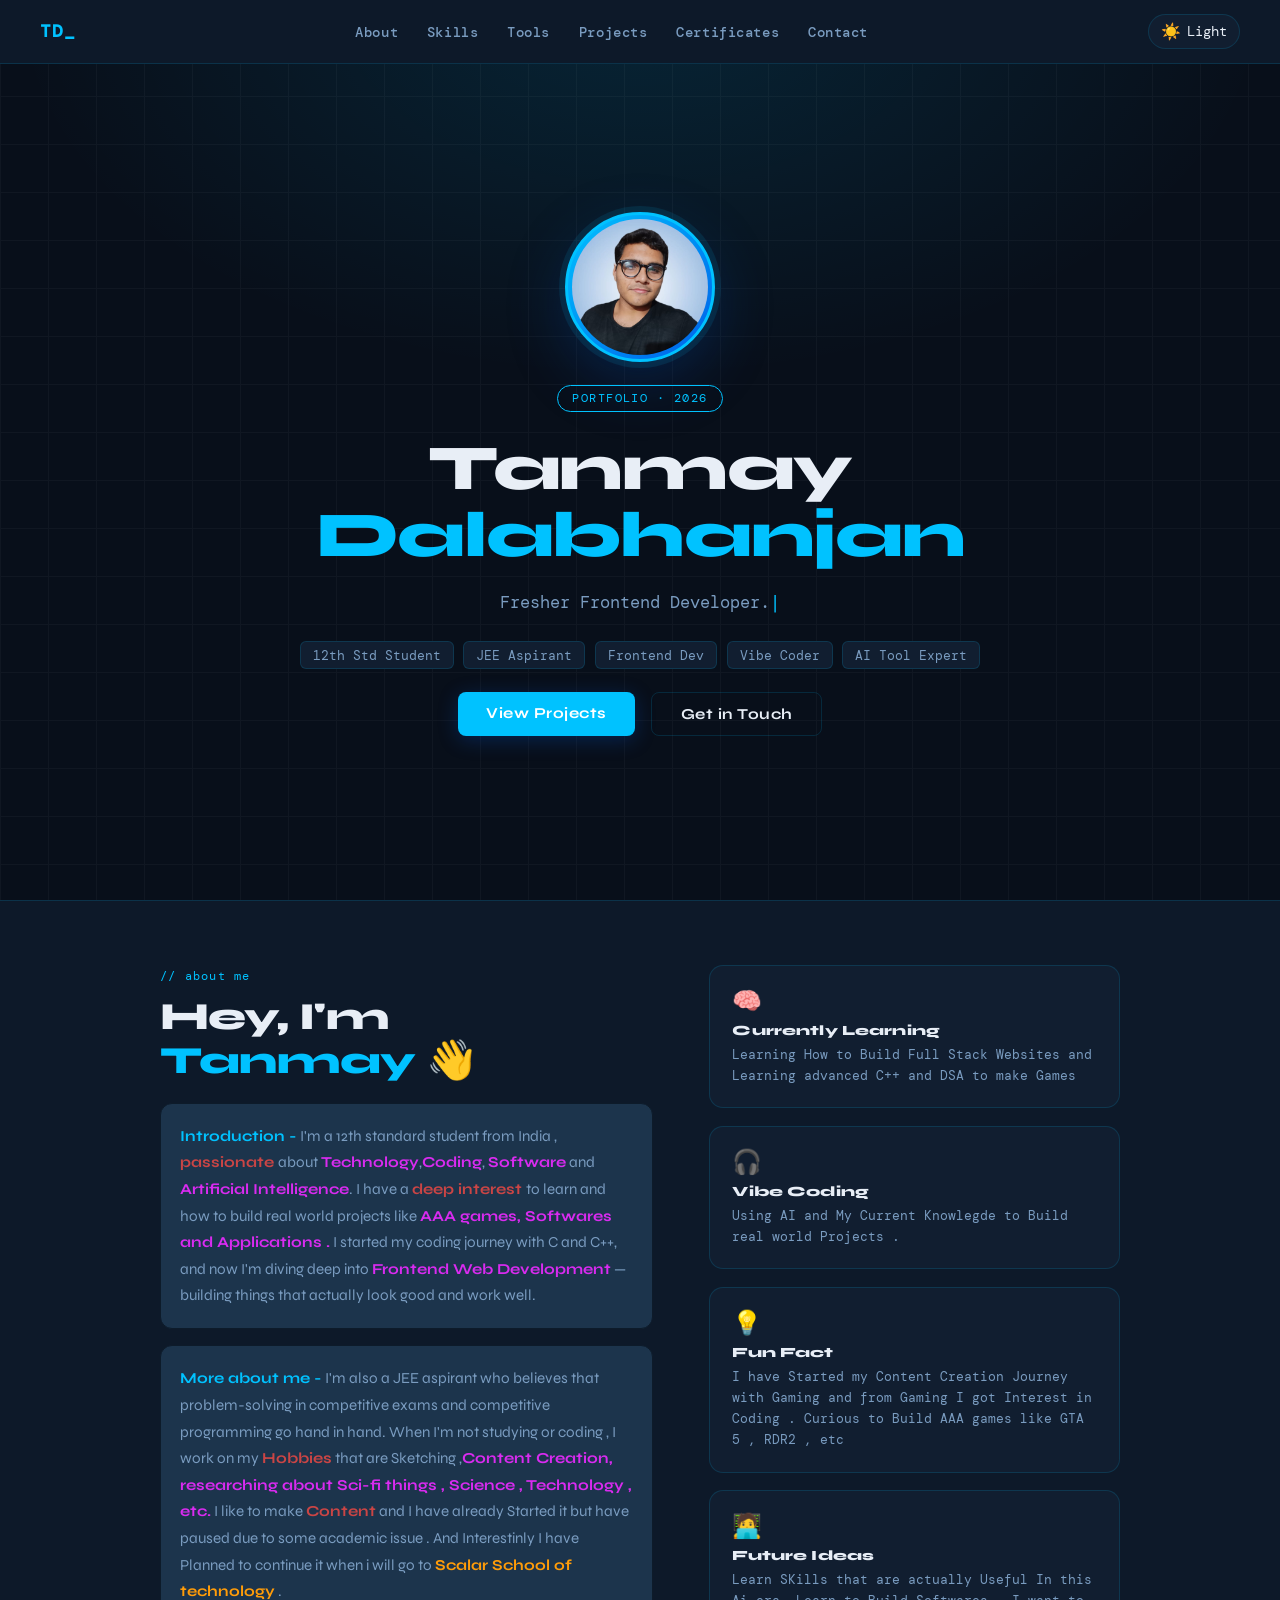
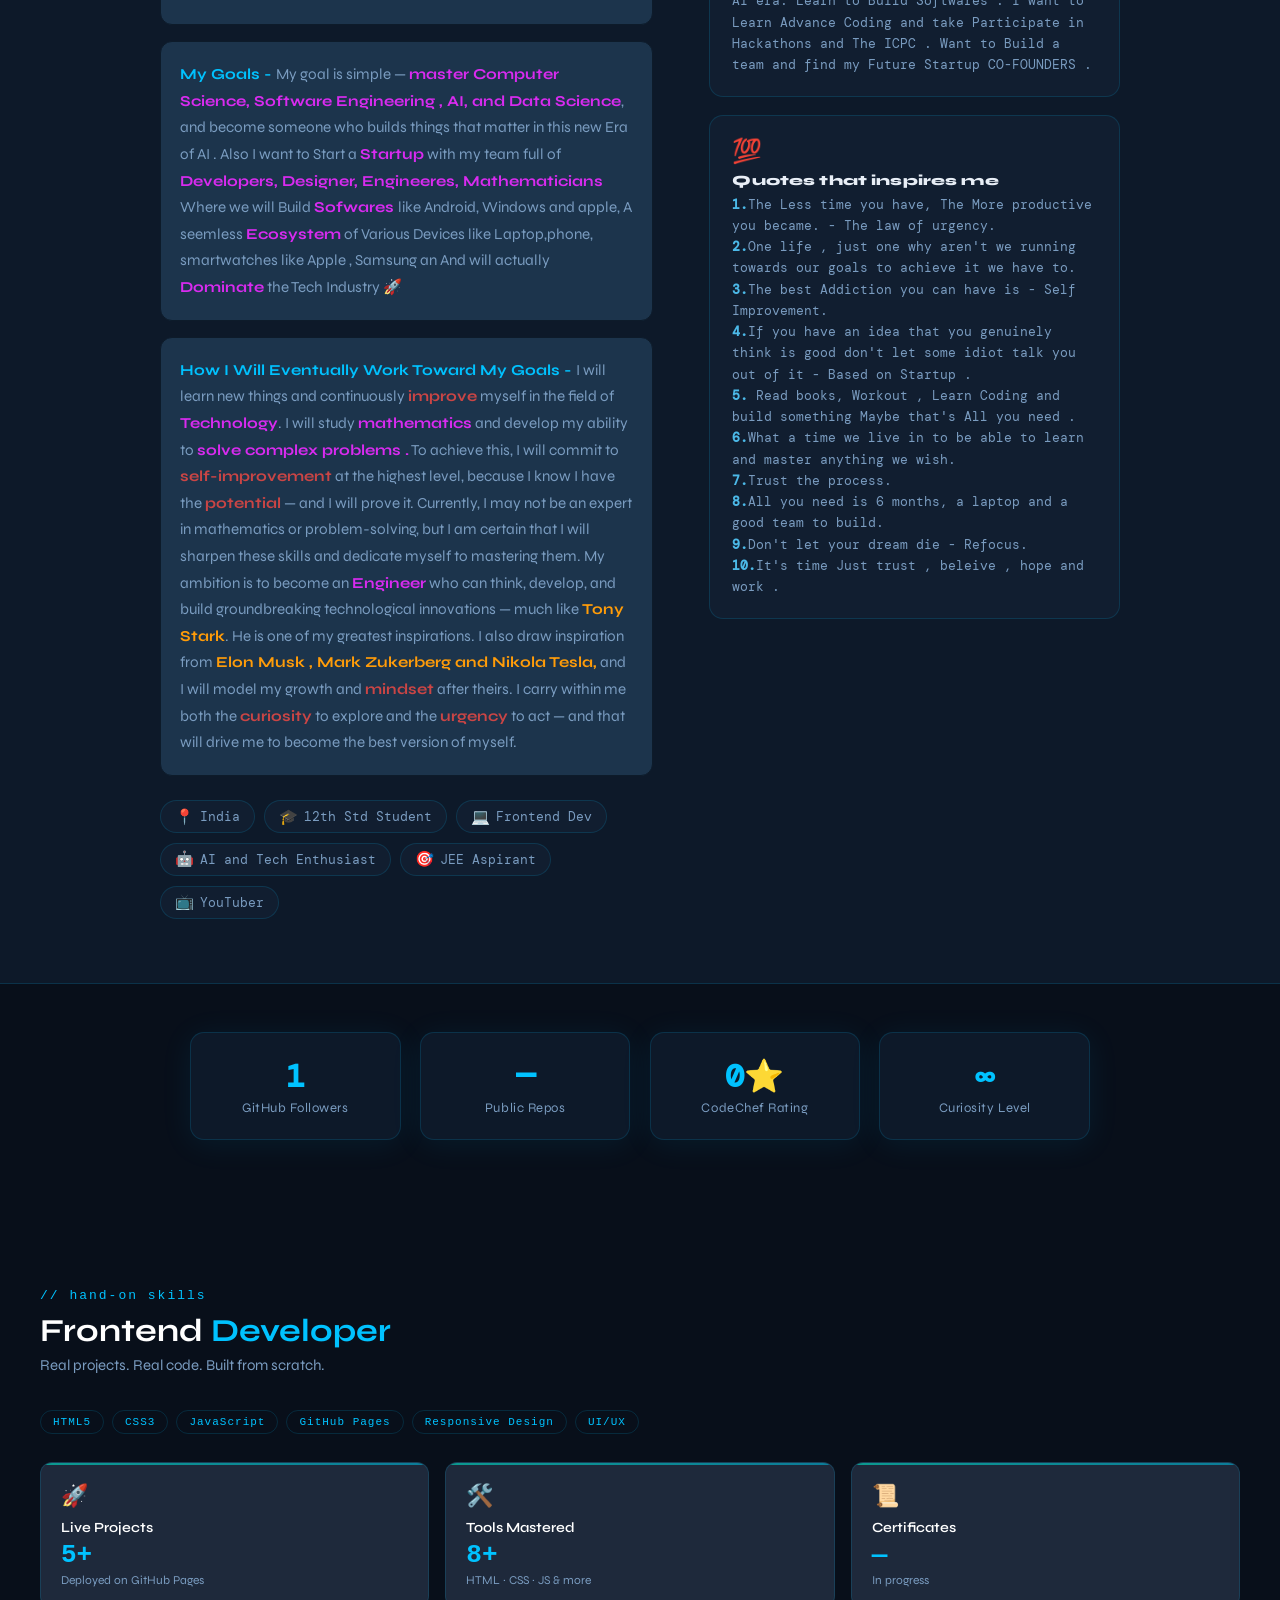
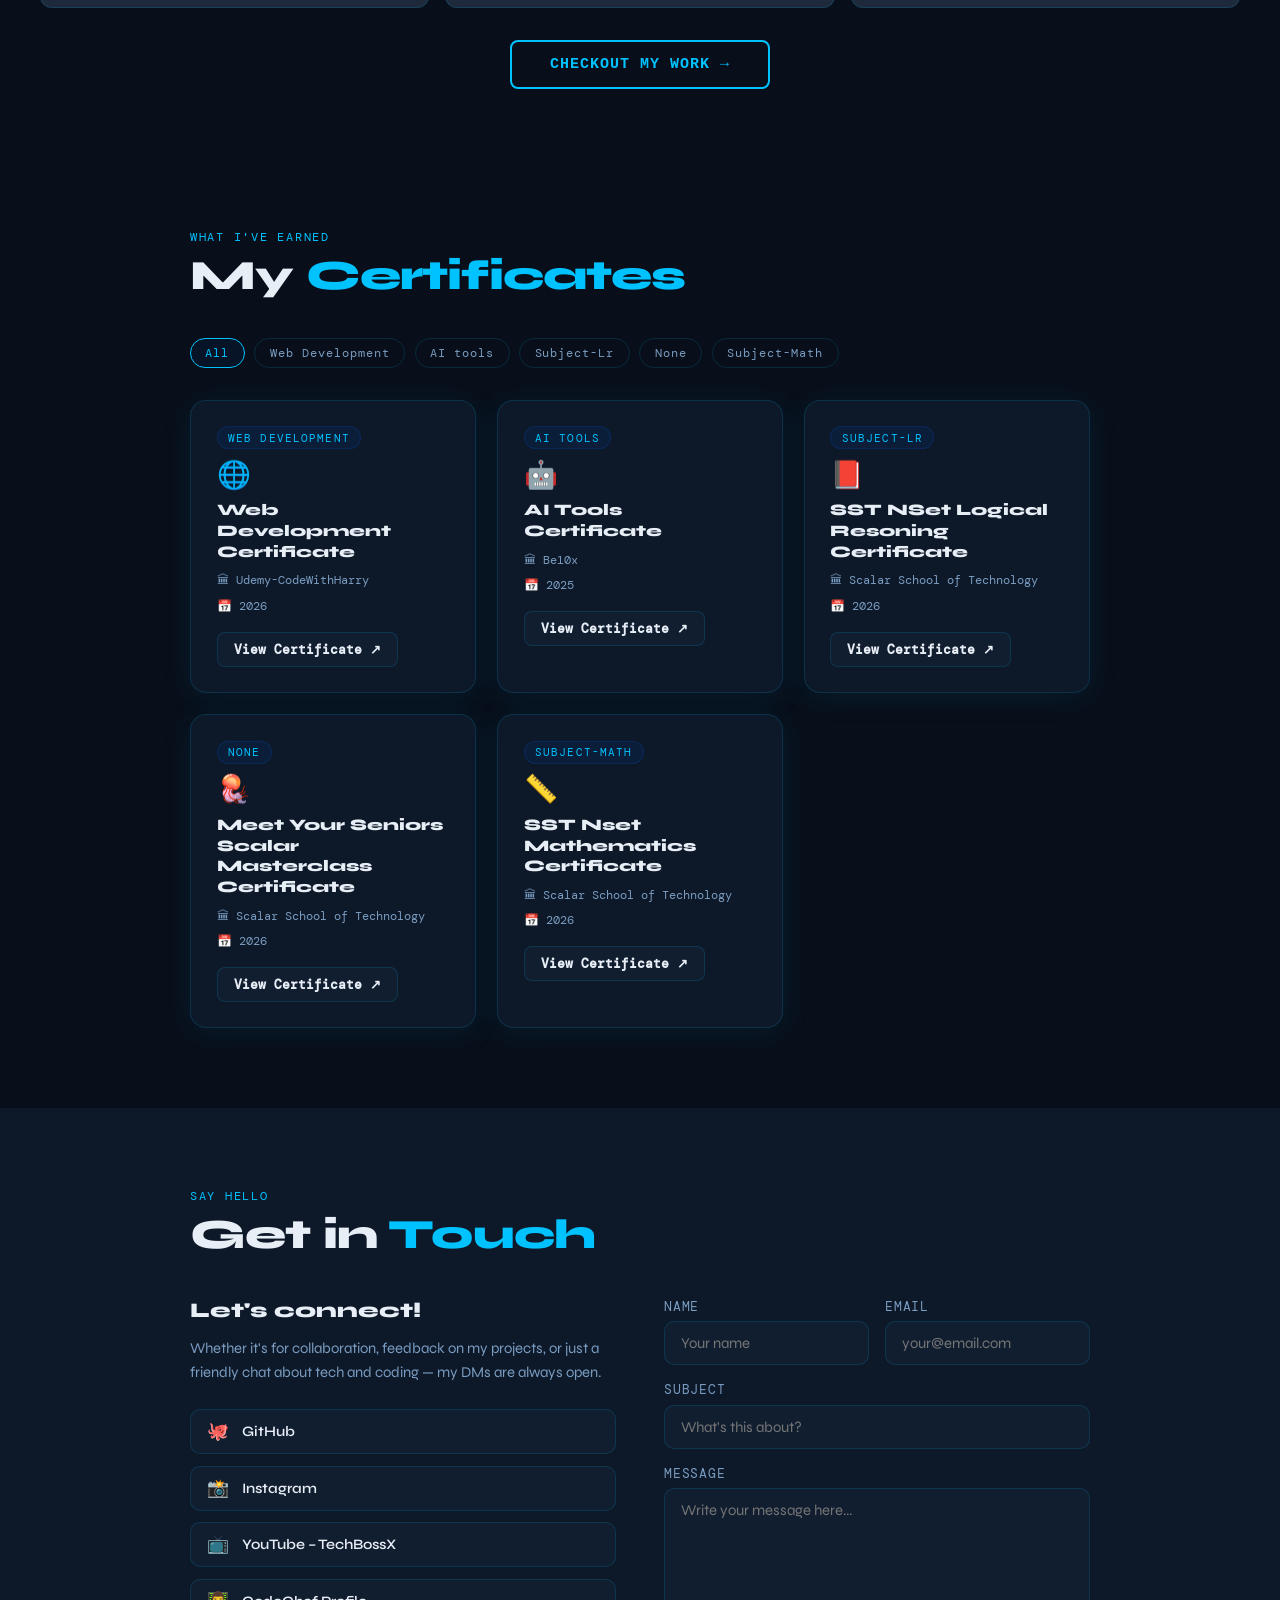
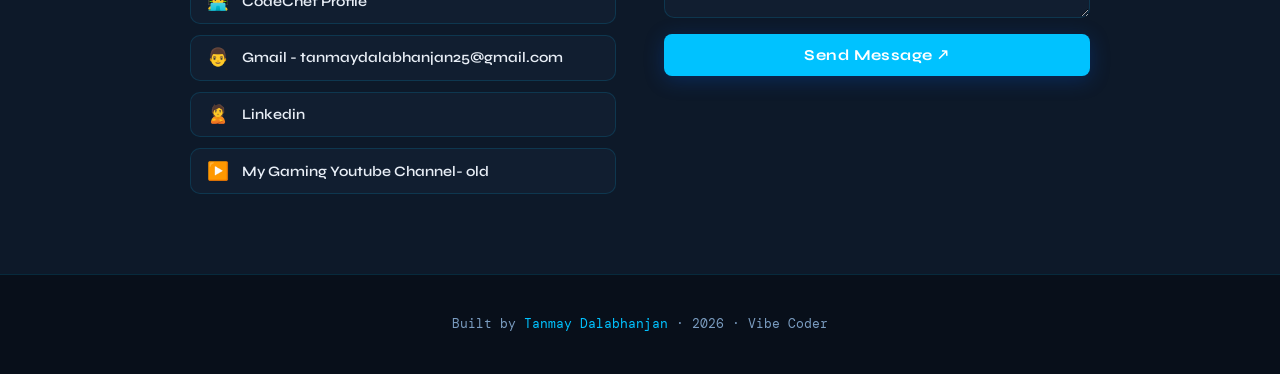
==== index.html @ 947d1691 "Update index.html" ====
<!DOCTYPE html>
<html lang="en" data-theme="light">

<head>
    <meta charset="UTF-8" />
    <meta name="viewport" content="width=device-width, initial-scale=1.0" />
    <title>Tanmay Dalabhanjan – Portfolio</title>
    <link rel="icon" type="image/png" href="favicon.png">
    <link
        href="https://fonts.googleapis.com/css2?family=Syne:wght@400;700;800&family=DM+Mono:ital,wght@0,400;0,500;1,400&display=swap"
        rel="stylesheet" />

    <link rel="stylesheet" href="style.css" />
    <style>
        /* moved inline styles to a class to avoid inline-style usage */
        .section-padding { padding: 3rem 1.5rem; }
        .project-card--upcoming { border-style: dashed; opacity: 0.7; }
    </style>
</head>

<body>

    <!-- NAV -->
    <nav>
        <a class="nav-logo" href="#">TD_</a>
        <ul class="nav-links">
            <li><a href="#about">About</a></li>
            <li><a href="#frontend-skills">Skills</a></li>
            <li><a href="#skills">Tools</a></li>
            <li><a href="#projects">Projects</a></li>
            <li><a href="#certificates">Certificates</a></li>
            <li><a href="#contact">Contact</a></li>
        </ul>
        <button class="toggle-btn" onclick="toggleTheme()" aria-label="Toggle dark mode">
            <span class="toggle-icon" id="themeIcon">🌙</span>
            <span id="themeLabel">Dark</span>
        </button>
    </nav>

    <!-- HERO -->
    <section class="hero" id="about">
        <div class="grid-overlay"></div>
        <div class="hero-inner">
            <div class="avatar-ring">
                <div class="avatar-inner"></div>
            </div>
            <span class="hero-tag">Portfolio · 2026</span>
            <h1>Tanmay<br /><span>Dalabhanjan</span></h1>
            <p class="typing-line">
                <span id="typed-text"></span><span class="cursor">|</span>
            </p>
            <div class="hero-meta">
                <span class="hero-badge">12th Std Student</span>
                <span class="hero-badge">JEE Aspirant</span>
                <span class="hero-badge">Frontend Dev</span>
                <span class="hero-badge">Vibe Coder</span>
                <span class="hero-badge">AI Tool Expert</span>
            </div>
            <div class="hero-cta">
                <a href="#projects" class="btn-primary">View Projects</a>
                <a href="#contact" class="btn-outline">Get in Touch</a>
            </div>
        </div>
    </section>


    <!-- INTRODUCTION SECTION -->
    <section id="intro">
        <div class="intro-inner">

            <div class="intro-left">
                <span class="intro-tag">// about me</span>
                <h2 class="intro-heading">Hey, I'm <span>Tanmay</span> 👋</h2>
                <p class="intro-text">
                    <span class="letters">Introduction -</span>
                    I'm a 12th standard student from India , <span class="words2">passionate </span> about <span
                        class="words1">Technology</span>,<span class="words1">Coding</span>,
                    <span class="words1">Software</span> and <span class="words1">Artificial Intelligence</span>. I have
                    a <span class="words2">deep interest </span> to learn and how to build real world projects like
                    <span class="words1">AAA games, Softwares and Applications .</span> I started my coding journey with
                    C and C++, and now I'm diving deep into <span class="words1">Frontend Web Development</span> —
                    building things that actually look good and work well.
                </p>
                <p class="intro-text">
                    <span class="letters">More about me -</span>
                    I'm also a JEE aspirant who believes that problem-solving in competitive
                    exams and competitive programming go hand in hand. When I'm not studying
                    or coding , I work on my <span class="words2">Hobbies</span> that are Sketching ,<span
                        class="words1">Content Creation, researching about Sci-fi things , Science , Technology ,
                        etc.</span> I like to make <span class="words2">Content</span> and I have already Started it but
                    have paused due to some academic issue . And Interestinly I have Planned to continue it when i will
                    go to <span class="words3">Scalar School of technology</span> .
                </p>
                <p class="intro-text">
                    <span class="letters">My Goals - </span>
                    My goal is simple — <span class="words1">master Computer Science, Software Engineering , AI, and
                        Data Science</span>, and
                    become someone who builds things that matter in this new Era of AI . Also I want to Start a <span
                        class="words1">Startup</span> with my team full of <span class="words1">Developers, Designer,
                        Engineeres, Mathematicians</span> Where we will Build <span class="words1">Sofwares </span>like
                    Android, Windows and apple, A seemless <span class="words1">Ecosystem</span> of Various Devices like
                    Laptop,phone, smartwatches like Apple , Samsung an And will actually <span
                        class="words1">Dominate</span> the Tech Industry 🚀
                </p>
                <p class="intro-text">
                    <span class="letters">How I Will Eventually Work Toward My Goals - </span>
                    I will learn new things and continuously <span class="words2">improve</span> myself in the field of
                    <span class="words1">Technology</span>. I will study <span class="words1">mathematics</span> and
                    develop my ability to <span class="words1">solve complex problems .</span> To achieve this, I will
                    commit to <span class="words2">self-improvement</span> at the highest level, because I know I have
                    the <span class="words2">potential</span> — and I will prove it. Currently, I may not be an expert
                    in mathematics or problem-solving, but I am certain that I will sharpen these skills and dedicate
                    myself to mastering them. My ambition is to become an <span class="words1">Engineer</span> who can
                    think, develop, and build groundbreaking technological innovations — much like <span
                        class="words3">Tony Stark</span>. He is one of my greatest inspirations. I also draw inspiration
                    from <span class="words3">Elon Musk , Mark Zukerberg and Nikola Tesla,</span> and I will model my
                    growth and <span class="words2">mindset</span> after theirs. I carry within me both the <span
                        class="words2">curiosity</span> to explore and the <span class="words2">urgency</span> to act —
                    and that will drive me to become the best version of myself.
                </p>

                <!-- ✏️ ADD / EDIT YOUR QUICK FACTS BELOW -->
                <div class="intro-facts">
                    <div class="intro-fact"><span class="fact-icon">📍</span> India</div>
                    <div class="intro-fact"><span class="fact-icon">🎓</span> 12th Std Student</div>
                    <div class="intro-fact"><span class="fact-icon">💻</span> Frontend Dev</div>
                    <div class="intro-fact"><span class="fact-icon">🤖</span> AI and Tech Enthusiast</div>
                    <div class="intro-fact"><span class="fact-icon">🎯</span> JEE Aspirant</div>
                    <div class="intro-fact"><span class="fact-icon">📺</span> YouTuber</div>
                </div>
            </div>

            <div class="intro-right">
                <!-- ✏️ EDIT THESE CARDS FREELY — add/remove/change any card -->
                <div class="intro-card">
                    <div class="icard-icon">🧠</div>
                    <div class="icard-title">Currently Learning</div>
                    <div class="icard-body">Learning How to Build Full Stack Websites and Learning advanced C++ and DSA
                        to make Games
                    </div>
                </div>
                <div class="intro-card">
                    <div class="icard-icon">🎧</div>
                    <div class="icard-title">Vibe Coding</div>
                    <div class="icard-body">Using AI and My Current Knowlegde to Build real world Projects .
                    </div>
                </div>
                <div class="intro-card">
                    <div class="icard-icon">💡</div>
                    <div class="icard-title">Fun Fact</div>
                    <div class="icard-body">I have Started my Content Creation Journey with Gaming and from Gaming I got
                        Interest in Coding . Curious to Build AAA games like GTA 5 , RDR2 , etc </div>
                </div>
                <div class="intro-card">
                    <div class="icard-icon">🧑‍💻</div>
                    <div class="icard-title">Future Ideas</div>
                    <div class="icard-body">Learn SKills that are actually Useful In this Ai era. Learn to Build
                        Softwares . I want to Learn Advance Coding and take Participate in Hackathons and The ICPC .
                        Want to Build a team and find my Future Startup CO-FOUNDERS . </div>
                </div>

                <div class="intro-card">
                    <div class="icard-icon">💯</div>
                    <div class="icard-title">Quotes that inspires me </div>
                    <div class="icard-body">
                        <div><b class="words4">1.</b>The Less time you have, The More productive you became. - The law
                            of
                            urgency.</div>
                        <div><b class="words4">2.</b>One life , just one why aren't we running towards our goals to
                            achieve it we have to.</div>
                        <div><b class="words4">3.</b>The best Addiction you can have is - Self Improvement.</div>
                        <div><b class="words4">4.</b>If you have an idea that you genuinely think is good don't let some
                            idiot talk you out of it -
                            Based on Startup .</div>
                        <div><b class="words4">5.</b> Read books, Workout , Learn Coding and build something Maybe
                            that's All you need .</div>
                        <div><b class="words4">6.</b>What a time we live in to be able to learn and master anything we
                            wish. </div>
                        <div><b class="words4">7.</b>Trust the process.</div>
                        <div><b class="words4">8.</b>All you need is 6 months, a laptop and a good team to build.</div>
                        <div><b class="words4">9.</b>Don't let your dream die - Refocus.</div>
                        <div><b class="words4">10.</b>It's time Just trust , beleive , hope and work .</div>
                    </div>
                </div>
            </div>



        </div>
    </section>

    <!-- STATS -->
    <section class="section-padding">
        <div class="section-inner">
            <div class="stats-row">
                <div class="stat-card reveal">
                    <div class="stat-num" id="stat-followers">1</div>
                    <div class="stat-label">GitHub Followers</div>
                </div>
                <div class="stat-card reveal">
                    <div class="stat-num" id="stat-repos">—</div>
                    <div class="stat-label">Public Repos</div>
                </div>
                <div class="stat-card reveal">
                    <div class="stat-num">0⭐</div>
                    <div class="stat-label">CodeChef Rating</div>
                </div>
                <div class="stat-card reveal">
                    <div class="stat-num">∞</div>
                    <div class="stat-label">Curiosity Level</div>
                </div>
            </div>
        </div>
    </section>
    <!-- ===== HAND-ON SKILLS SECTION ===== -->
    <section id="frontend-skills">
        <p class="hs-label">// hand-on skills</p>
        <h2 class="hs-title">Frontend <span>Developer</span></h2>
        <p class="hs-subtitle">Real projects. Real code. Built from scratch.</p>

        <!-- Tech Tags -->
        <div class="hs-tags">
            <span class="hs-tag">HTML5</span>
            <span class="hs-tag">CSS3</span>
            <span class="hs-tag">JavaScript</span>
            <span class="hs-tag">GitHub Pages</span>
            <span class="hs-tag">Responsive Design</span>
            <span class="hs-tag">UI/UX</span>
        </div>

        <!-- Stat Cards -->
        <div class="hs-cards">
            <div class="hs-card">
                <div class="hs-card-icon">🚀</div>
                <div class="hs-card-title">Live Projects</div>
                <div class="hs-card-val">5+</div>
                <div class="hs-card-sub">Deployed on GitHub Pages</div>
            </div>
            <div class="hs-card">
                <div class="hs-card-icon">🛠️</div>
                <div class="hs-card-title">Tools Mastered</div>
                <div class="hs-card-val">8+</div>
                <div class="hs-card-sub">HTML · CSS · JS & more</div>
            </div>
            <div class="hs-card">
                <div class="hs-card-icon">📜</div>
                <div class="hs-card-title">Certificates</div>
                <div class="hs-card-val">—</div>
                <div class="hs-card-sub">In progress</div>
            </div>
        </div>

        <!-- CTA Button -->
        <div class="hs-cta-wrap">
            <button class="hs-cta-btn" id="hsOpenBtn">CHECKOUT MY WORK →</button>
        </div>
    </section>

    <!-- ===== MODAL OVERLAY ===== -->
    <div id="fdOverlay" class="fd-overlay">
        <div class="fd-modal">

            <button class="fd-modal-close" id="hsCloseBtn">✕</button>

            <p class="fd-modal-label">// frontend developer</p>
            <h3 class="fd-modal-title">Tanmay's Dev Portfolio</h3>

            <!-- Projects -->
            <div class="fd-section">
                <div class="fd-section-heading">🚀 WEB DEV PROJECTS</div>
                <div class="fd-proj-grid">

                    <div class="fd-proj-card">
                        <div class="fd-proj-name">🎥 UltraEdit Clone</div>
                        <div class="fd-proj-desc">Pixel-accurate clone of the UltraEdit website.</div>
                        <a href="https://tanmayboss25.github.io/UltraEditClone/" target="_blank" rel="noopener noreferrer"
                            class="fd-proj-link">View live →</a>
                    </div>

                    <div class="fd-proj-card">
                        <div class="fd-proj-name">🙎 Personal Blog</div>
                        <div class="fd-proj-desc">Save notes, photos, and birthdays in one place.</div>
                        <a href="https://tanmayboss25.github.io/PersonalBlog/" target="_blank" rel="noopener noreferrer" class="fd-proj-link">View
                            live →</a>
                    </div>

                    <div class="fd-proj-card">
                        <div class="fd-proj-name">📚 JEE Prep Website</div>
                        <div class="fd-proj-desc">Clean, shareable JEE preparation resource site.</div>
                        <a href="https://tanmayboss25.github.io/Jee-Preparations-/" target="_blank" rel="noopener noreferrer"
                            class="fd-proj-link">View live →</a>
                    </div>
                      <div class="fd-proj-card">
                            <div class="fd-proj-name">📚 JEEPrepAI Website</div>
                            <div class="fd-proj-desc">A website for Jee Preparation Even faster than Previous web with a
                                clean, shareable format</div>
                            <a href="https://tanmayboss25.github.io/JeeprepAI/" target="_blank"
                                rel="noopener noreferrer" class="fd-proj-link">View live →</a>

                    <div class="fd-proj-card">
                        <div class="fd-proj-name">🚗 Bugatti Details Page</div>
                        <div class="fd-proj-desc">Stylish UI for Bugatti car characteristics.</div>
                        <a href="https://tanmayboss25.github.io/Card-Design-1-/" target="_blank" rel="noopener noreferrer"
                            class="fd-proj-link">View live →</a>
                    </div>

                    <div class="fd-proj-card">
                        <div class="fd-proj-name">🔢 Binary Converter</div>
                        <div class="fd-proj-desc">Convert human language to machine language & back.</div>
                        <a href="https://tanmayboss25.github.io/Binary-Language-Converter-/" target="_blank" rel="noopener noreferrer"
                            class="fd-proj-link">View live →</a>
                    </div>

                    <div class="fd-proj-card">
                        <div class="fd-proj-name">🔜 Next Project</div>
                        <div class="fd-proj-desc">Something exciting is in the works. Stay tuned.</div>
                        <span class="fd-coming-soon">Coming Soon</span>
                    </div>

                </div>
            </div>

            <!-- Tools -->
            <div class="fd-section">
                <div class="fd-section-heading">🛠️ TOOLS MASTERED</div>
                <div class="fd-tools-grid">
                    <span class="fd-tool-chip">HTML5</span>
                    <span class="fd-tool-chip">CSS3</span>
                    <span class="fd-tool-chip">JavaScript</span>
                    <span class="fd-tool-chip">GitHub</span>
                    <span class="fd-tool-chip">GitHub Pages</span>
                    <span class="fd-tool-chip">Responsive Design</span>
                    <span class="fd-tool-chip">UI Design</span>
                    <span class="fd-tool-chip">AI Tools</span>
                    <span class="fd-tool-chip">C / C++</span>
                    <span class="fd-tool-chip">React (learning)</span>
                </div>
            </div>

            <!-- Certificates -->
            <div class="fd-section">
                <div class="fd-section-heading">📜 CERTIFICATES</div>
                <div class="fd-cert-empty">No certificates added yet — check back soon.</div>
            </div>

        </div>
    </div>

    <!-- SKILLS -->
    <section id="skills">
        <div class="section-inner">
            <p class="section-label reveal">What I work with</p>
            <h2 class="section-title reveal">Skills <span>&amp; Tools</span></h2>
            <div class="skills-grid" id="skills-grid">
                <!-- Filled by JS -->
            </div>
        </div>
    </section>

    <!-- PROJECTS -->
    <section id="projects" class="section-padding">
        <div class="section-inner">
            <p class="section-label reveal">Built with curiosity</p>
            <h2 class="section-title reveal">My <span>Projects</span></h2>
            <div class="projects-grid">
                <div class="project-card reveal">
                    <div class="project-icon">🎥</div>
                    <div class="project-name">Ultra edit Clone</div>
                    <div class="project-desc">A clone of the popular Website call UltraEdit</div>
                    <div class="project-tags">
                        <span class="project-tag">HTML</span>
                        <span class="project-tag">CSS</span>
                        <span class="project-tag">JavaScript</span>
                        <span class="project-tag">GitHub Pages</span>
                    </div>
                    <a class="project-link" href="https://tanmayboss25.github.io/UltraEditClone/" target="_blank"
                        rel="noopener">View live →</a>
                </div>



                <div class="project-card reveal">
                    <div class="project-icon">📚</div>
                    <div class="project-name">Jee Preparation website </div>
                    <div class="project-desc">A website for Jee Preparation with a clean, shareable format.</div>
                    <div class="project-tags">
                        <span class="project-tag">HTML</span>
                        <span class="project-tag">CSS</span>
                        <span class="project-tag">JavaScript</span>
                        <span class="project-tag">GitHub Pages</span>
                    </div>
                    <a class="project-link" href="https://tanmayboss25.github.io/Jee-Preparations-/" target="_blank"
                        rel="noopener">View live →</a>
                </div>
                <div class="project-card reveal">
                    <div class="project-icon">📚</div>
                    <div class="project-name">Jee PrepAI website </div>
                    <div class="project-desc">A website for Jee Preparation Even faster than Previous web with a
                                clean, shareable format</div>
                    <div class="project-tags">
                        <span class="project-tag">HTML</span>
                        <span class="project-tag">CSS</span>
                        <span class="project-tag">JavaScript</span>
                        <span class="project-tag">GitHub Pages</span>
                    </div>
                    <a class="project-link" href="https://tanmayboss25.github.io/JeeprepAI/" target="_blank"
                        rel="noopener">View live →</a>
                </div>
                <div class="project-card reveal">
                    <div class="project-icon">🙎</div>
                    <div class="project-name">Personal Blog </div>
                    <div class="project-desc">A website for my personal blog where you can share memories, notes, birthday dates, and more.</div>
                    <div class="project-tags">
                        <span class="project-tag">HTML</span>
                        <span class="project-tag">CSS</span>
                        <span class="project-tag">JavaScript</span>
                        <span class="project-tag">GitHub Pages</span>
                    </div>
                    <a class="project-link" href="https://tanmayboss25.github.io/PersonalBlog/" target="_blank"
                        rel="noopener">View live →</a>
                </div>
                <div class="project-card reveal">
                    <div class="project-icon">🚗</div>
                    <div class="project-name">Buggati car Details page </div>
                    <div class="project-desc">Detail characteristics of Buggati car made with Design of ui </div>
                    <div class="project-tags">
                        <span class="project-tag">HTML</span>
                        <span class="project-tag">CSS</span>
                        <span class="project-tag">JavaScript</span>
                        <span class="project-tag">GitHub Pages</span>
                    </div>
                    <a class="project-link" href="https://tanmayboss25.github.io/Card-Design-1-/" target="_blank"
                        rel="noopener">View live →</a>
                </div>
                <div class="project-card reveal">
                    <div class="project-icon">🔢</div>
                    <div class="project-name">Binary Language Converter </div>
                    <div class="project-desc">A web Which can change Human Language to Machine Language and Vice versa.
                    </div>
                    <div class="project-tags">
                        <span class="project-tag">HTML</span>
                        <span class="project-tag">CSS</span>
                        <span class="project-tag">JavaScript</span>
                        <span class="project-tag">GitHub Pages</span>
                    </div>
                    <a class="project-link" href="https://tanmayboss25.github.io/Binary-Language-Converter-/"
                        target="_blank" rel="noopener">View live →</a>
                </div>

                <div class="project-card reveal project-card--upcoming">
                    <div class="project-icon">🚀</div>
                    <div class="project-name">Next Project</div>
                    <div class="project-desc">Something exciting is in the works. Stay tuned — great things take time to
                        build.</div>
                    <div class="project-tags">
                        <span class="project-tag">Coming Soon</span>
                    </div>
                </div>
            </div>







        </div>
        </div>
    </section>

    <!-- CERTIFICATES -->
    <section id="certificates">
        <div class="section-inner">
            <p class="section-label reveal">What I've earned</p>
            <h2 class="section-title reveal">My <span>Certificates</span></h2>
            <div class="cert-filters reveal" id="cert-filters">
                <!-- Filter buttons injected by JS -->
            </div>
            <div class="certs-grid" id="certs-grid">
                <p class="certs-empty" id="certs-empty">No certificates in this category yet.</p>
            </div>
        </div>
    </section>

    <!-- CONTACT -->
    <section id="contact">
        <div class="section-inner">
            <p class="section-label reveal">Say hello</p>
            <h2 class="section-title reveal">Get in <span>Touch</span></h2>
            <div class="contact-wrapper">
                <div class="contact-info reveal">
                    <h3>Let's connect!</h3>
                    <p>Whether it's for collaboration, feedback on my projects, or just a friendly chat about tech and
                        coding — my DMs are always open.</p>
                    <div class="social-links">
                        <a href="https://github.com/TanmayBoss25" target="_blank" rel="noopener" class="social-link">
                            <span class="social-icon">🐙</span> GitHub
                        </a>
                        <a href="https://www.instagram.com/tanmaydalabhanjan/" target="_blank" rel="noopener"
                            class="social-link">
                            <span class="social-icon">📸</span> Instagram
                        </a>
                        <a href="https://youtube.com/@techbossx" target="_blank" rel="noopener" class="social-link">
                            <span class="social-icon">📺</span> YouTube – TechBossX
                        </a>
                        <a href="https://tanmayboss25.github.io/CodeChef-profile-/" target="_blank" rel="noopener"
                            class="social-link">
                            <span class="social-icon">👨‍💻</span> CodeChef Profile
                        </a>
                        <a href="" target="_blank" rel="noopener" class="social-link">
                            <span class="social-icon">👨</span> Gmail - tanmaydalabhanjan25@gmail.com
                        </a>
                        <a href="https://www.linkedin.com/in/tanmay-dalabhanjan-240754353/?trk=public-profile-join-page"
                            target="_blank" rel="noopener" class="social-link">
                            <span class="social-icon">🙎</span>Linkedin
                        </a>
                        <a href="https://youtube.com/@tanmayboss25?si=6v07IJejQX_wNXrx" target="_blank" rel="noopener"
                            class="social-link">
                            <span class="social-icon">▶️</span>My Gaming Youtube Channel- old
                        </a>
                    </div>
                </div>
                <div class="reveal">
                    <form id="contact-form" onsubmit="handleSubmit(event)">
                        <div class="form-row">
                            <div class="form-group">
                                <label for="name">NAME</label>
                                <input type="text" id="name" name="name" placeholder="Your name" required />
                            </div>
                            <div class="form-group">
                                <label for="email">EMAIL</label>
                                <input type="email" id="email" name="email" placeholder="your@email.com" required />
                            </div>
                        </div>
                        <div class="form-group">
                            <label for="subject">SUBJECT</label>
                            <input type="text" id="subject" name="subject" placeholder="What's this about?" required />
                        </div>
                        <div class="form-group">
                            <label for="message">MESSAGE</label>
                            <textarea id="message" name="message" placeholder="Write your message here..."
                                required></textarea>
                        </div>
                        <button type="submit" class="btn-primary btn-submit">Send
                            Message ↗</button>
                        <p class="form-status" id="form-status"></p>
                    </form>
                </div>
            </div>
        </div>
    </section>

    <!-- FOOTER -->
    <footer>
        <p>Built by <a href="#">Tanmay Dalabhanjan</a> · 2026 · Vibe Coder</p>
    </footer>

    <script src="script.js"></script>
    <script>
        window.va = window.va || function () { (window.vaq = window.vaq || []).push(arguments); };
    </script>
    <script defer src="/_vercel/insights/script.js"></script>
</body>

</html>
---- style.css ----
/* ── CSS Variables ─────────────────────────────── */
  :root {
      --bg: #F0F4F8;
      --bg2: #FFFFFF;
      --bg3: #E4EBF3;
      --text: #0D1B2A;
      --muted: #4A6580;
      --accent: #0052CC;
      --accent2: #00C2FF;
      --card-shadow: 0 4px 24px rgba(0, 82, 204, 0.10);
      --card-hover: 0 12px 40px rgba(0, 82, 204, 0.18);
      --border: rgba(0, 82, 204, 0.15);
      --bar-bg: #D0DCF0;
      --transition: 0.45s cubic-bezier(0.23, 1, 0.32, 1);
  }

  [data-theme="dark"] {
      --bg: #080F1A;
      --bg2: #0D1929;
      --bg3: #111E30;
      --text: #E8EEF6;
      --muted: #7A9CC0;
      --accent: #00C2FF;
      --accent2: #005FE8;
      --card-shadow: 0 4px 32px rgba(0, 194, 255, 0.08);
      --card-hover: 0 12px 48px rgba(0, 194, 255, 0.18);
      --border: rgba(0, 194, 255, 0.15);
      --bar-bg: #1A2D45;
  }

  *,
  *::before,
  *::after {
      box-sizing: border-box;
      margin: 0;
      padding: 0;
  }

  html {
      scroll-behavior: smooth;
  }

  body {
      font-family: 'Syne', sans-serif;
      background: var(--bg);
      color: var(--text);
      transition: background var(--transition), color var(--transition);
      min-height: 100vh;
      overflow-x: hidden;
  }

  /* ── NAV ─────────────────────────────────────── */
  nav {
      position: fixed;
      top: 0;
      left: 0;
      right: 0;
      z-index: 100;
      display: flex;
      align-items: center;
      justify-content: space-between;
      padding: 0.9rem 2.5rem;
      background: var(--bg2);
      border-bottom: 1px solid var(--border);
      backdrop-filter: blur(12px);
      transition: background var(--transition), border var(--transition);
  }

  .nav-logo {
      font-size: 1.1rem;
      font-weight: 800;
      letter-spacing: 0.05em;
      color: var(--accent);
      text-decoration: none;
      font-family: 'DM Mono', monospace;
  }

  .nav-links {
      display: flex;
      gap: 1.8rem;
      list-style: none;
  }

  .nav-links a {
      color: var(--muted);
      text-decoration: none;
      font-size: 0.9rem;
      font-weight: 500;
      letter-spacing: 0.04em;
      font-family: 'DM Mono', monospace;
      transition: color 0.25s;
  }

  .nav-links a:hover {
      color: var(--accent);
  }

  .toggle-btn {
      background: var(--bg3);
      border: 1px solid var(--border);
      border-radius: 50px;
      padding: 0.35rem 0.75rem;
      cursor: pointer;
      display: flex;
      align-items: center;
      gap: 0.4rem;
      color: var(--text);
      font-size: 0.88rem;
      transition: all 0.3s;
      font-family: 'DM Mono', monospace;
  }

  .toggle-btn:hover {
      border-color: var(--accent);
      color: var(--accent);
  }

  .toggle-icon {
      font-size: 1rem;
  }

  /* ── HERO ────────────────────────────────────── */
  .hero {
      min-height: 100vh;
      display: flex;
      flex-direction: column;
      align-items: center;
      justify-content: center;
      padding: 7rem 1.5rem 4rem;
      position: relative;
      overflow: hidden;
  }

  .hero::before {
      content: '';
      position: absolute;
      inset: 0;
      z-index: 0;
      background: radial-gradient(ellipse 70% 60% at 50% 0%, rgba(0, 194, 255, 0.12) 0%, transparent 70%);
      pointer-events: none;
  }

  .grid-overlay {
      position: absolute;
      inset: 0;
      z-index: 0;
      opacity: 0.035;
      background-image:
          linear-gradient(var(--text) 1px, transparent 1px),
          linear-gradient(90deg, var(--text) 1px, transparent 1px);
      background-size: 48px 48px;
      pointer-events: none;
  }

  .hero-inner {
      position: relative;
      z-index: 1;
      display: flex;
      flex-direction: column;
      align-items: center;
      gap: 1.4rem;
      text-align: center;
      max-width: 700px;
  }

  .avatar-ring {
      width: 150px;
      height: 150px;
      border-radius: 50%;
      border: 3px solid var(--accent);
      padding: 4px;
      background: linear-gradient(135deg, var(--accent), var(--accent2));
      box-shadow: 0 0 0 6px rgba(0, 194, 255, 0.1), 0 20px 60px rgba(0, 82, 204, 0.25);
      animation: popIn 0.8s cubic-bezier(0.34, 1.56, 0.64, 1) both;
      transition: box-shadow var(--transition), transform var(--transition);
  }

  .avatar-ring:hover {
      transform: scale(1.06) rotate(-4deg);
      box-shadow: 0 0 0 10px rgba(0, 194, 255, 0.15), 0 30px 80px rgba(0, 82, 204, 0.35);
  }

  .avatar-inner {
      width: 100%;
      height: 100%;
      border-radius: 50%;
      background: url('tanmayprofilepic1.jpeg') center/cover, var(--bg3);
      overflow: hidden;
      border-radius: 50%;
  }

  .hero-tag {
      display: inline-block;
      font-family: 'DM Mono', monospace;
      font-size: 0.78rem;
      letter-spacing: 0.12em;
      text-transform: uppercase;
      color: var(--accent);
      padding: 0.3rem 0.9rem;
      border: 1px solid var(--accent);
      border-radius: 50px;
      animation: fadeUp 0.7s 0.2s both;
  }

  .hero h1 {
      font-size: clamp(2.4rem, 6vw, 4rem);
      font-weight: 800;
      line-height: 1.05;
      letter-spacing: -0.02em;
      animation: fadeUp 0.7s 0.3s both;
  }

  .hero h1 span {
      color: var(--accent);
  }

  .typing-line {
      font-family: 'DM Mono', monospace;
      font-size: 1.05rem;
      color: var(--muted);
      animation: fadeUp 0.7s 0.4s both;
      min-height: 1.6em;
  }

  .cursor {
      display: inline-block;
      animation: blink 1s step-end infinite;
      color: var(--accent);
  }

  .hero-meta {
      display: flex;
      flex-wrap: wrap;
      gap: 0.6rem;
      justify-content: center;
      animation: fadeUp 0.7s 0.5s both;
  }

  .hero-badge {
      font-family: 'DM Mono', monospace;
      font-size: 0.8rem;
      padding: 0.3rem 0.75rem;
      border-radius: 6px;
      background: var(--bg3);
      border: 1px solid var(--border);
      color: var(--muted);
  }

  .hero-cta {
      display: flex;
      gap: 1rem;
      flex-wrap: wrap;
      justify-content: center;
      animation: fadeUp 0.7s 0.6s both;
  }

  .btn-primary {
      padding: 0.75rem 1.8rem;
      border-radius: 8px;
      background: var(--accent);
      color: #fff;
      font-family: 'Syne', sans-serif;
      font-weight: 700;
      font-size: 0.95rem;
      text-decoration: none;
      border: none;
      cursor: pointer;
      transition: all 0.3s;
      letter-spacing: 0.03em;
      box-shadow: 0 4px 20px rgba(0, 82, 204, 0.3);
  }

  .btn-primary:hover {
      transform: translateY(-2px);
      box-shadow: 0 8px 32px rgba(0, 82, 204, 0.45);
  }

  .btn-outline {
      padding: 0.75rem 1.8rem;
      border-radius: 8px;
      background: transparent;
      color: var(--text);
      font-family: 'Syne', sans-serif;
      font-weight: 700;
      font-size: 0.95rem;
      text-decoration: none;
      cursor: pointer;
      border: 1.5px solid var(--border);
      transition: all 0.3s;
      letter-spacing: 0.03em;
  }

  .btn-outline:hover {
      border-color: var(--accent);
      color: var(--accent);
      transform: translateY(-2px);
  }

  /* ── SECTIONS ────────────────────────────────── */
  section {
      padding: 5rem 1.5rem;
  }

  .section-inner {
      max-width: 900px;
      margin: 0 auto;
  }

  .section-label {
      font-family: 'DM Mono', monospace;
      font-size: 0.78rem;
      letter-spacing: 0.14em;
      text-transform: uppercase;
      color: var(--accent);
      margin-bottom: 0.5rem;
  }

  .section-title {
      font-size: clamp(1.8rem, 4vw, 2.6rem);
      font-weight: 800;
      letter-spacing: -0.02em;
      margin-bottom: 2.5rem;
      line-height: 1.1;
  }

  .section-title span {
      color: var(--accent);
  }

  /* ── STATS ROW ───────────────────────────────── */
  .stats-row {
      display: flex;
      flex-wrap: wrap;
      gap: 1.2rem;
      justify-content: center;
      margin-bottom: 2.5rem;
  }

  .stat-card {
      background: var(--bg2);
      border: 1px solid var(--border);
      border-radius: 14px;
      padding: 1.4rem 2rem;
      text-align: center;
      min-width: 140px;
      flex: 1;
      box-shadow: var(--card-shadow);
      transition: box-shadow var(--transition), transform var(--transition);
  }

  .stat-card:hover {
      box-shadow: var(--card-hover);
      transform: translateY(-4px);
  }

  .stat-num {
      font-size: 2rem;
      font-weight: 800;
      color: var(--accent);
      font-family: 'DM Mono', monospace;
  }

  .stat-label {
      font-size: 0.82rem;
      color: var(--muted);
      margin-top: 0.2rem;
      letter-spacing: 0.04em;
  }

  /* ── SKILLS ──────────────────────────────────── */
  #skills {
      background: var(--bg2);
  }

  .skills-grid {
      display: flex;
      flex-direction: column;
      gap: 1.4rem;
  }

  .skill-item {}

  .skill-header {
      display: flex;
      justify-content: space-between;
      align-items: center;
      margin-bottom: 0.5rem;
  }

  .skill-name {
      font-weight: 700;
      font-size: 0.95rem;
  }

  .skill-pct {
      font-family: 'DM Mono', monospace;
      font-size: 0.82rem;
      color: var(--accent);
  }

  .skill-bar-bg {
      height: 8px;
      border-radius: 50px;
      background: var(--bar-bg);
      overflow: hidden;
  }

  .skill-bar-fill {
      height: 100%;
      border-radius: 50px;
      background: linear-gradient(90deg, var(--accent2), var(--accent));
      width: 0%;
      transition: width 1.1s cubic-bezier(0.23, 1, 0.32, 1);
  }

  /* ── PROJECTS ────────────────────────────────── */
  .projects-grid {
      display: grid;
      grid-template-columns: repeat(auto-fill, minmax(260px, 1fr));
      gap: 1.4rem;
  }

  .project-card {
      background: var(--bg2);
      border: 1px solid var(--border);
      border-radius: 16px;
      padding: 1.8rem;
      box-shadow: var(--card-shadow);
      transition: box-shadow var(--transition), transform var(--transition), border var(--transition);
      display: flex;
      flex-direction: column;
      gap: 0.7rem;
  }

  .project-card:hover {
      box-shadow: var(--card-hover);
      transform: translateY(-5px);
      border-color: var(--accent);
  }

  .project-icon {
      font-size: 1.8rem;
  }

  .project-name {
      font-size: 1.1rem;
      font-weight: 800;
  }

  .project-desc {
      font-size: 0.88rem;
      color: var(--muted);
      line-height: 1.55;
      flex: 1;
  }

  .project-tags {
      display: flex;
      flex-wrap: wrap;
      gap: 0.4rem;
      margin-top: 0.3rem;
  }

  .project-tag {
      font-family: 'DM Mono', monospace;
      font-size: 0.72rem;
      padding: 0.2rem 0.55rem;
      border-radius: 5px;
      background: var(--bg3);
      color: var(--muted);
  }

  .project-link {
      display: inline-flex;
      align-items: center;
      gap: 0.4rem;
      font-size: 0.82rem;
      color: var(--accent);
      text-decoration: none;
      font-family: 'DM Mono', monospace;
      transition: gap 0.2s;
      margin-top: 0.4rem;
  }

  .project-link:hover {
      gap: 0.7rem;
  }

  /* ── CONTACT ─────────────────────────────────── */
  #contact {
      background: var(--bg2);
  }

  .contact-wrapper {
      display: grid;
      grid-template-columns: 1fr 1fr;
      gap: 3rem;
      align-items: start;
  }

  .contact-info h3 {
      font-size: 1.3rem;
      font-weight: 800;
      margin-bottom: 0.8rem;
  }

  .contact-info p {
      color: var(--muted);
      font-size: 0.93rem;
      line-height: 1.65;
      margin-bottom: 1.5rem;
  }

  .social-links {
      display: flex;
      flex-direction: column;
      gap: 0.7rem;
  }

  .social-link {
      display: flex;
      align-items: center;
      gap: 0.8rem;
      padding: 0.7rem 1rem;
      border-radius: 10px;
      border: 1px solid var(--border);
      background: var(--bg3);
      text-decoration: none;
      color: var(--text);
      font-size: 0.9rem;
      font-weight: 600;
      transition: all 0.25s;
  }

  .social-link:hover {
      border-color: var(--accent);
      color: var(--accent);
      transform: translateX(4px);
  }

  .social-icon {
      font-size: 1.1rem;
  }

  form {
      display: flex;
      flex-direction: column;
      gap: 1rem;
  }

  .form-group {
      display: flex;
      flex-direction: column;
      gap: 0.4rem;
  }

  label {
      font-size: 0.82rem;
      font-family: 'DM Mono', monospace;
      color: var(--muted);
      letter-spacing: 0.06em;
  }

  input,
  textarea {
      background: var(--bg3);
      border: 1.5px solid var(--border);
      border-radius: 10px;
      padding: 0.75rem 1rem;
      color: var(--text);
      font-family: 'Syne', sans-serif;
      font-size: 0.93rem;
      transition: border 0.25s, box-shadow 0.25s;
      outline: none;
      width: 100%;
  }

  input:focus,
  textarea:focus {
      border-color: var(--accent);
      box-shadow: 0 0 0 3px rgba(0, 82, 204, 0.12);
  }

  textarea {
      min-height: 130px;
      resize: vertical;
  }

  .form-row {
      display: grid;
      grid-template-columns: 1fr 1fr;
      gap: 1rem;
  }

  .form-status {
      font-family: 'DM Mono', monospace;
      font-size: 0.82rem;
      color: var(--muted);
      margin-top: 0.3rem;
  }

  .form-status.success {
      color: #00C48C;
  }

  /* ── CERTIFICATES ────────────────────────────── */
  #certificates {
      background: var(--bg);
  }

  .cert-filters {
      display: flex;
      flex-wrap: wrap;
      gap: 0.6rem;
      margin-bottom: 2rem;
  }

  .cert-filter-btn {
      font-family: 'DM Mono', monospace;
      font-size: 0.78rem;
      letter-spacing: 0.08em;
      padding: 0.35rem 0.9rem;
      border-radius: 50px;
      border: 1.5px solid var(--border);
      background: transparent;
      color: var(--muted);
      cursor: pointer;
      transition: all 0.22s;
  }

  .cert-filter-btn:hover,
  .cert-filter-btn.active {
      border-color: var(--accent);
      color: var(--accent);
      background: rgba(0, 82, 204, 0.07);
  }

  .certs-grid {
      display: grid;
      grid-template-columns: repeat(auto-fill, minmax(270px, 1fr));
      gap: 1.3rem;
  }

  .cert-card {
      background: var(--bg2);
      border: 1px solid var(--border);
      border-radius: 16px;
      padding: 1.6rem;
      box-shadow: var(--card-shadow);
      transition: box-shadow var(--transition), transform var(--transition), border var(--transition);
      display: flex;
      flex-direction: column;
      gap: 0.6rem;
      position: relative;
      overflow: hidden;
  }

  .cert-card::before {
      content: '';
      position: absolute;
      top: 0;
      left: 0;
      right: 0;
      height: 3px;
      background: linear-gradient(90deg, var(--accent2), var(--accent));
      opacity: 0;
      transition: opacity 0.3s;
  }

  .cert-card:hover {
      box-shadow: var(--card-hover);
      transform: translateY(-5px);
  }

  .cert-card:hover::before {
      opacity: 1;
  }

  .cert-badge {
      display: inline-block;
      font-family: 'DM Mono', monospace;
      font-size: 0.7rem;
      letter-spacing: 0.1em;
      text-transform: uppercase;
      padding: 0.22rem 0.65rem;
      border-radius: 50px;
      background: rgba(0, 82, 204, 0.1);
      color: var(--accent);
      border: 1px solid rgba(0, 82, 204, 0.2);
      width: fit-content;
  }

  .cert-icon {
      font-size: 1.7rem;
  }

  .cert-title {
      font-size: 1rem;
      font-weight: 800;
      line-height: 1.3;
  }

  .cert-issuer {
      font-family: 'DM Mono', monospace;
      font-size: 0.78rem;
      color: var(--muted);
  }

  .cert-date {
      font-family: 'DM Mono', monospace;
      font-size: 0.75rem;
      color: var(--muted);
  }

  .cert-link {
      display: inline-flex;
      align-items: center;
      gap: 0.4rem;
      margin-top: 0.5rem;
      padding: 0.5rem 1rem;
      border-radius: 8px;
      border: 1.5px solid var(--border);
      background: var(--bg3);
      color: var(--text);
      text-decoration: none;
      font-size: 0.82rem;
      font-weight: 700;
      font-family: 'DM Mono', monospace;
      transition: all 0.22s;
      width: fit-content;
  }

  .cert-link:hover {
      border-color: var(--accent);
      color: var(--accent);
      background: rgba(0, 82, 204, 0.07);
  }

  .cert-card[data-hidden="true"] {
      display: none;
  }

  .certs-empty {
      text-align: center;
      color: var(--muted);
      font-family: 'DM Mono', monospace;
      font-size: 0.9rem;
      padding: 3rem;
      display: none;
      grid-column: 1/-1;
  }

  /* ── FOOTER ──────────────────────────────────── */
  footer {
      text-align: center;
      padding: 2.5rem 1.5rem;
      border-top: 1px solid var(--border);
      font-family: 'DM Mono', monospace;
      font-size: 0.82rem;
      color: var(--muted);
  }

  footer a {
      color: var(--accent);
      text-decoration: none;
  }

  /* ── REVEAL ANIMATION ────────────────────────── */
  .reveal {
      opacity: 0;
      transform: translateY(30px);
      transition: opacity 0.75s ease, transform 0.75s cubic-bezier(0.23, 1, 0.32, 1);
  }

  .reveal.visible {
      opacity: 1;
      transform: none;
  }

  /* ── KEYFRAMES ───────────────────────────────── */
  @keyframes popIn {
      from {
          opacity: 0;
          transform: scale(0.5);
      }

      to {
          opacity: 1;
          transform: scale(1);
      }
  }

  @keyframes fadeUp {
      from {
          opacity: 0;
          transform: translateY(20px);
      }

      to {
          opacity: 1;
          transform: none;
      }
  }

  @keyframes blink {

      0%,
      100% {
          opacity: 1;
      }

      50% {
          opacity: 0;
      }
  }

  /* ── RESPONSIVE ──────────────────────────────── */
  @media (max-width: 700px) {
      nav {
          padding: 0.75rem 1.2rem;
      }

      .nav-links {
          display: none;
      }

      .contact-wrapper {
          grid-template-columns: 1fr;
      }

      .form-row {
          grid-template-columns: 1fr;
      }

      .hero h1 {
          font-size: 2.2rem;
      }
  }

  /* ── INTRODUCTION SECTION ─────────────────────── */
  #intro {
      padding: 4rem 1.5rem;
      background: var(--bg2);
      border-top: 1px solid var(--border);
      border-bottom: 1px solid var(--border);
  }

  .intro-inner {
      max-width: 960px;
      margin: 0 auto;
      display: grid;
      grid-template-columns: 1.2fr 1fr;
      gap: 3.5rem;
      align-items: start;
  }

  .intro-tag {
      display: inline-block;
      font-family: 'DM Mono', monospace;
      font-size: 0.78rem;
      color: var(--accent);
      letter-spacing: 0.1em;
      margin-bottom: 0.7rem;
  }

  .intro-heading {
      font-size: clamp(1.8rem, 3.5vw, 2.4rem);
      font-weight: 800;
      letter-spacing: -0.02em;
      line-height: 1.15;
      margin-bottom: 1.2rem;
  }

  .intro-heading span {
      color: var(--accent);
  }

  .intro-text {
      font-size: 0.95rem;
      color: var(--muted);
      line-height: 1.75;
      margin-bottom: 1rem;
      border: #0D1B2A 1px solid;
      padding: 1.2rem;
      border-radius: 12px;
      background: rgba(102, 186, 255, 0.166)
  }

  .intro-text strong {
      color: var(--text);
      font-weight: 700;

  }

  .intro-facts {
      display: flex;
      flex-wrap: wrap;
      gap: 0.6rem;
      margin-top: 1.5rem;
  }

  .intro-fact {
      display: flex;
      align-items: center;
      gap: 0.4rem;
      padding: 0.35rem 0.85rem;
      border-radius: 50px;
      background: var(--bg3);
      border: 1px solid var(--border);
      font-size: 0.82rem;
      font-family: 'DM Mono', monospace;
      color: var(--muted);
      transition: all 0.22s;
  }

  .intro-fact:hover {
      border-color: var(--accent);
      color: var(--accent);
  }

  .fact-icon {
      font-size: 0.95rem;
  }

  /* Right side cards */
  .intro-right {
      display: flex;
      flex-direction: column;
      gap: 1.1rem;
  }

  .intro-card {
      background: var(--bg3);
      border: 1px solid var(--border);
      border-radius: 14px;
      padding: 1.3rem 1.4rem;
      transition: box-shadow var(--transition), transform var(--transition), border var(--transition);
  }

  .intro-card:hover {
      box-shadow: var(--card-hover);
      transform: translateX(5px);
      border-color: var(--accent);
  }

  .icard-icon {
      font-size: 1.5rem;
      margin-bottom: 0.4rem;
  }

  .icard-title {
      font-size: 0.88rem;
      font-weight: 800;
      margin-bottom: 0.3rem;
      letter-spacing: 0.01em;
  }

  .icard-body {
      font-size: 0.83rem;
      color: var(--muted);
      line-height: 1.6;
      font-family: 'DM Mono', monospace;
  }

  /* Responsive */
  @media (max-width: 700px) {
      .intro-inner {
          grid-template-columns: 1fr;
          gap: 2rem;
      }
  }

  .letters {
      color: var(--accent);
      font-weight: 700;
  }

  .words1 {
      color: #d92bf0;
      font-weight: 700;
  }

  .words2 {
      color: #ca4545;
      font-weight: 700;
  }

  .words3 {
      color: #ff9c09;
      font-weight: 700;
  }

  .words4 {
      color: rgb(76, 185, 232);
      font-weight: 700;
  }

  /* ===== HAND-ON SKILLS SECTION ===== */
  #frontend-skills {
      padding: 60px 40px;
      background: var(--bg);
      color: var(--text);
      position: relative;
  }

  .hs-label {
      font-family: monospace;
      font-size: 13px;
      color: var(--accent);
      letter-spacing: 2px;
      margin-bottom: 8px;
  }

  .hs-title {
      font-size: 32px;
      font-weight: 700;
      color: #fff;
      margin: 0 0 6px;
  }

  .hs-title span {
      color: var(--accent);
  }

  .hs-subtitle {
      color: var(--muted);
      font-size: 15px;
      margin: 0 0 36px;
  }

  /* Tags */
  .hs-tags {
      display: flex;
      gap: 8px;
      margin-bottom: 28px;
      flex-wrap: wrap;
  }

  .hs-tag {
      background: var(--card-bg);
      border: 1px solid var(--border);
      color: var(--accent);
      font-family: monospace;
      font-size: 11px;
      padding: 5px 12px;
      border-radius: 20px;
      letter-spacing: 1px;
  }

  /* Stat Cards */
  .hs-cards {
      display: grid;
      grid-template-columns: repeat(3, 1fr);
      gap: 16px;
      margin-bottom: 32px;
  }

  .hs-card {
      background: #1e293b;
      border: 1px solid var(--border);
      border-radius: 12px;
      padding: 20px;
      position: relative;
      overflow: hidden;
      transition: border-color 0.3s, transform 0.2s;
  }

  .hs-card::before {
      content: '';
      position: absolute;
      top: 0;
      left: 0;
      right: 0;
      height: 2px;
      background: linear-gradient(90deg, #00e5c8, #00b4d8);
      opacity: 0.6;
  }

  .hs-card:hover {
      border-color: var(--accent);
      transform: translateY(-2px);
  }

  .hs-card-icon {
      font-size: 22px;
      margin-bottom: 10px;
  }

  .hs-card-title {
      font-size: 14px;
      font-weight: 600;
      color: #fff;
      margin-bottom: 4px;
  }

  .hs-card-val {
      font-size: 26px;
      font-weight: 700;
      color: var(--accent);
      font-family: monospace;
  }

  .hs-card-sub {
      font-size: 12px;
      color: var(--muted);
      margin-top: 3px;
  }

  /* CTA Button */
  .hs-cta-wrap {
      display: flex;
      justify-content: center;
  }

  .hs-cta-btn {
      background: transparent;
      border: 2px solid var(--accent);
      color: var(--accent);
      font-size: 15px;
      font-weight: 600;
      padding: 14px 38px;
      border-radius: 8px;
      cursor: pointer;
      letter-spacing: 1px;
      font-family: monospace;
      transition: background 0.2s, color 0.2s, transform 0.15s;
  }

  .hs-cta-btn:hover {
      background: var(--accent);
      color: #0a0f1e;
      transform: scale(1.03);
  }

  /* ===== MODAL OVERLAY ===== */
  .fd-overlay {
      display: none;
      position: fixed;
      inset: 0;
      background: rgba(0, 0, 0, 0.85);
      z-index: 9999;
      align-items: center;
      justify-content: center;
      padding: 20px;
  }

  .fd-overlay.fd-open {
      display: flex;
  }

  .fd-modal {
      background: #0f172a;
      border: 1px solid rgba(0, 229, 200, 0.25);
      border-radius: 16px;
      width: 100%;
      max-width: 740px;
      max-height: 82vh;
      overflow-y: auto;
      padding: 36px 32px;
      position: relative;
  }

  .fd-modal-close {
      position: absolute;
      top: 16px;
      right: 20px;
      background: none;
      border: none;
      color: #94a3b8;
      font-size: 22px;
      cursor: pointer;
      line-height: 1;
      transition: color 0.2s;
  }

  .fd-modal-close:hover {
      color: var(--accent);
  }

  .fd-modal-label {
      font-family: monospace;
      font-size: 12px;
      color: var(--accent);
      letter-spacing: 2px;
      margin-bottom: 6px;
  }

  .fd-modal-title {
      font-size: 24px;
      font-weight: 700;
      color: #fff;
      margin: 0 0 24px;
  }

  /* Modal Sections */
  .fd-section {
      margin-bottom: 28px;
  }

  .fd-section-heading {
      font-size: 13px;
      font-family: monospace;
      color: var(--accent);
      letter-spacing: 1.5px;
      border-bottom: 1px solid rgba(0, 229, 200, 0.18);
      padding-bottom: 8px;
      margin-bottom: 14px;
  }

  /* Projects Grid */
  .fd-proj-grid {
      display: grid;
      grid-template-columns: 1fr 1fr;
      gap: 12px;
  }

  .fd-proj-card {
      background: #1e293b;
      border: 1px solid rgba(0, 229, 200, 0.18);
      border-radius: 10px;
      padding: 14px 16px;
      transition: border-color 0.2s;
  }

  .fd-proj-card:hover {
      border-color: var(--accent);
  }

  .fd-proj-name {
      font-size: 13px;
      font-weight: 600;
      color: #fff;
      margin-bottom: 4px;
  }

  .fd-proj-desc {
      font-size: 12px;
      color: #94a3b8;
      margin-bottom: 10px;
      line-height: 1.5;
  }

  .fd-proj-link {
      font-size: 12px;
      color: var(--accent);
      text-decoration: none;
      font-family: monospace;
  }

  .fd-proj-link:hover {
      text-decoration: underline;
  }

  .fd-coming-soon {
      font-size: 12px;
      color: #94a3b8;
      font-family: monospace;
  }

  /* Tools */
  .fd-tools-grid {
      display: flex;
      flex-wrap: wrap;
      gap: 8px;
  }

  .fd-tool-chip {
      background: #1e293b;
      border: 1px solid rgba(0, 229, 200, 0.18);
      color: #e2e8f0;
      font-size: 12px;
      padding: 6px 14px;
      border-radius: 20px;
      font-family: monospace;
  }

  /* Certificates */
  .fd-cert-empty {
      background: #1e293b;
      border: 1px solid rgba(0, 229, 200, 0.18);
      border-radius: 10px;
      padding: 12px 16px;
      font-size: 13px;
      color: #94a3b8;
      font-style: italic;
  }

  /* ===== RESPONSIVE ===== */
  @media (max-width: 600px) {
      #frontend-skills {
          padding: 40px 20px;
      }

      .hs-cards {
          grid-template-columns: 1fr;
      }

      .fd-proj-grid {
          grid-template-columns: 1fr;
      }

      .fd-modal {
          padding: 24px 18px;
      }
  }
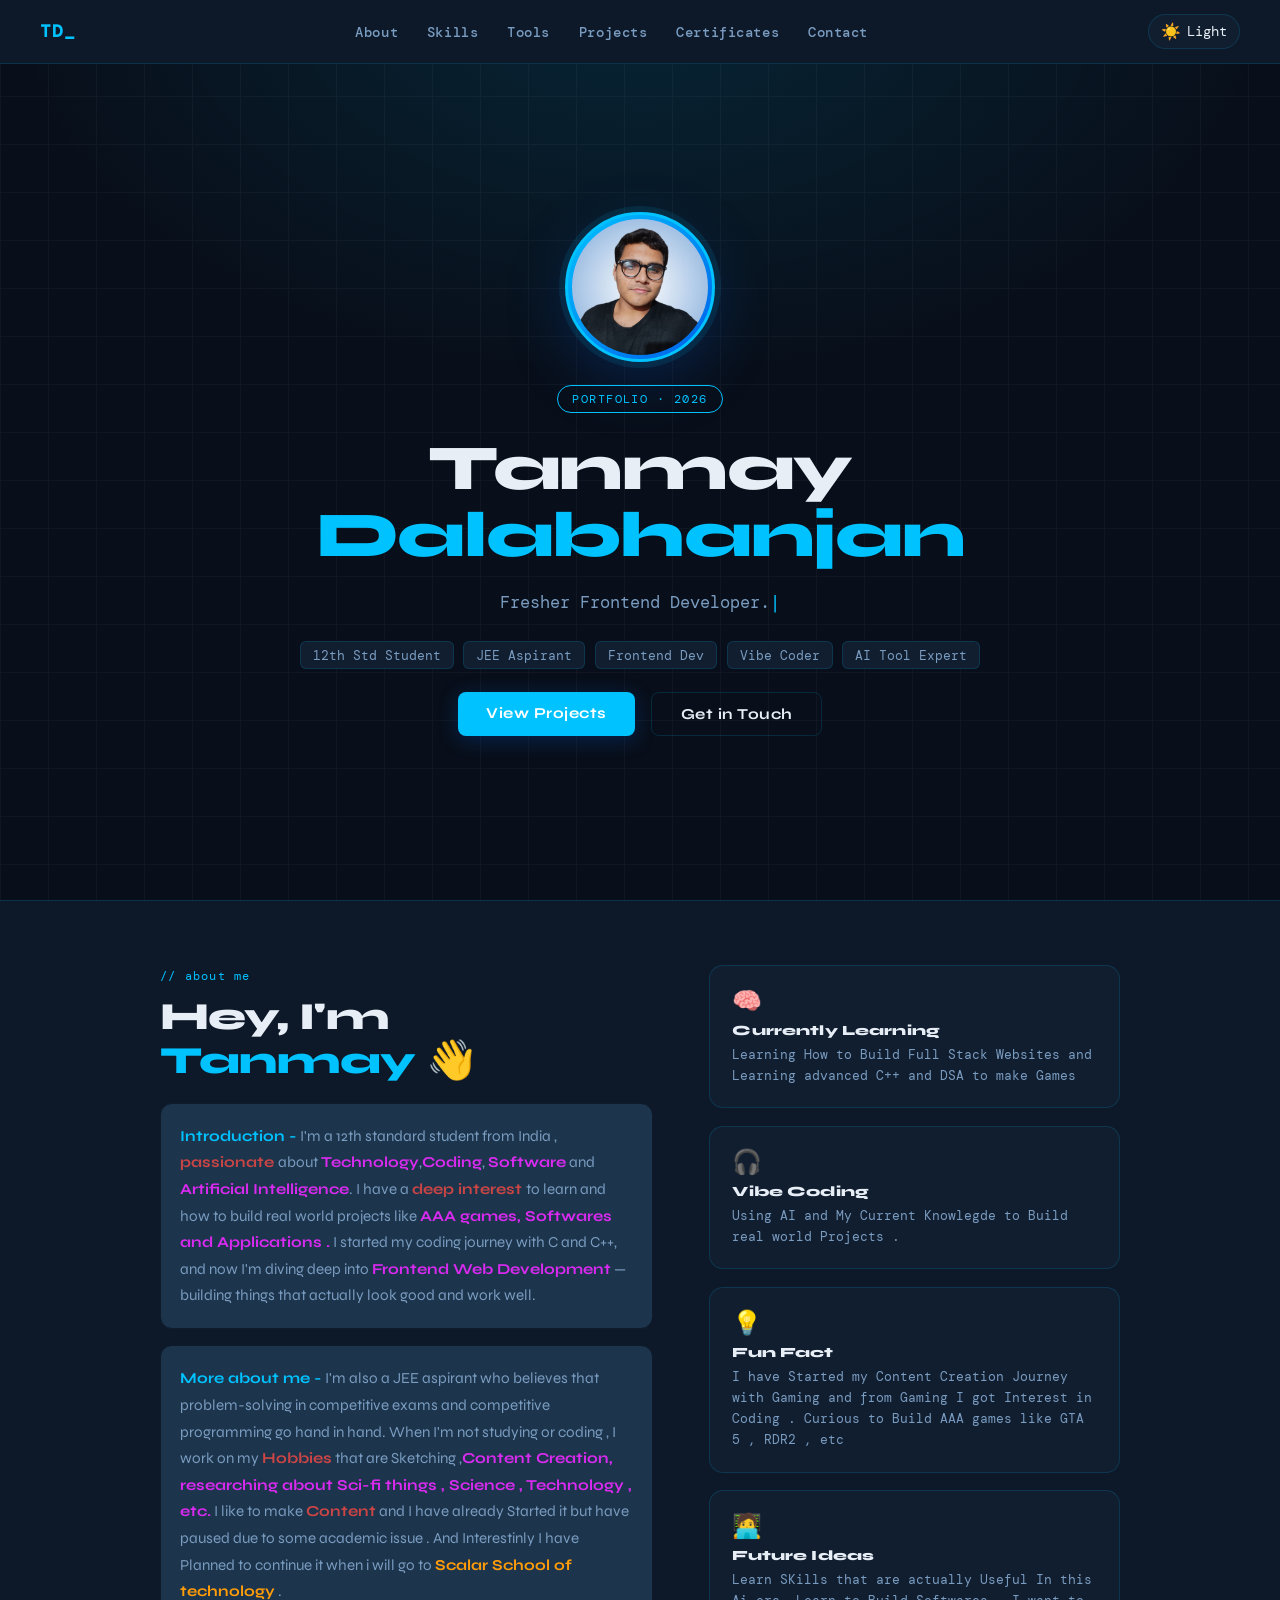
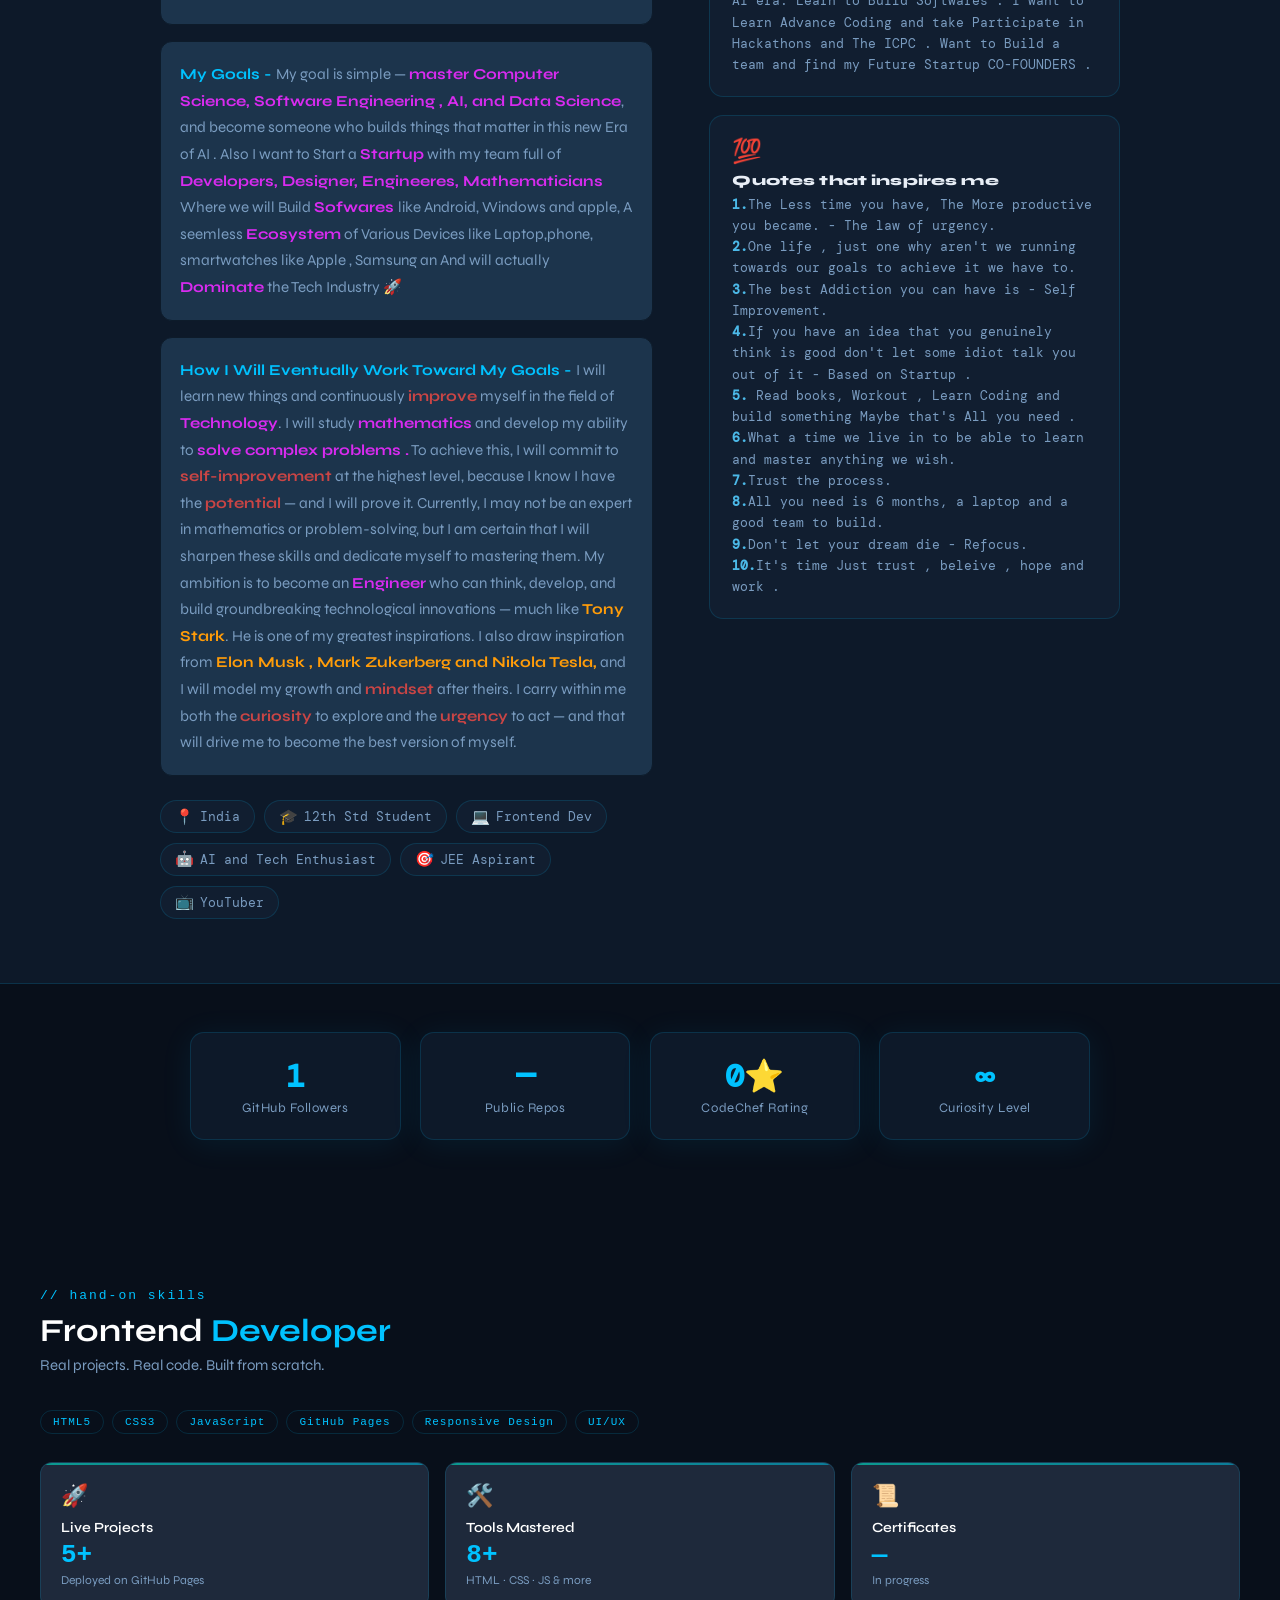
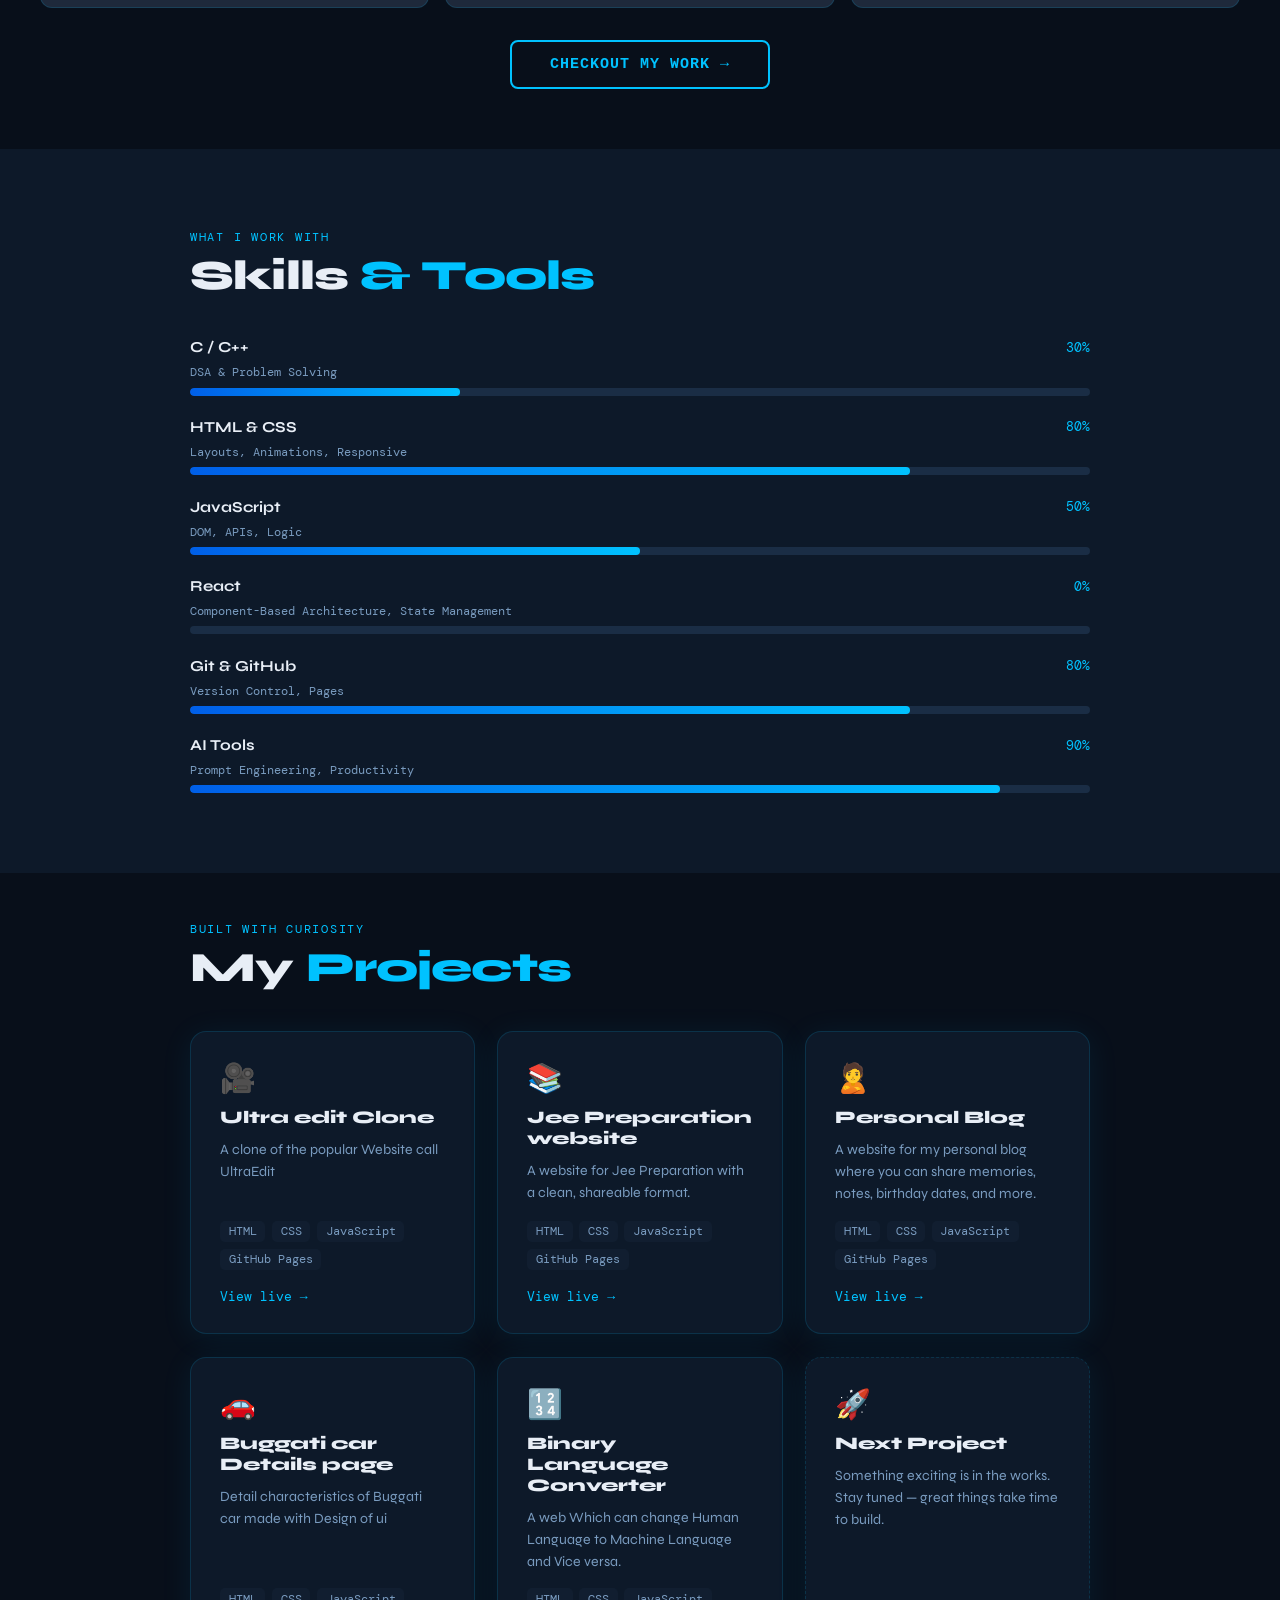
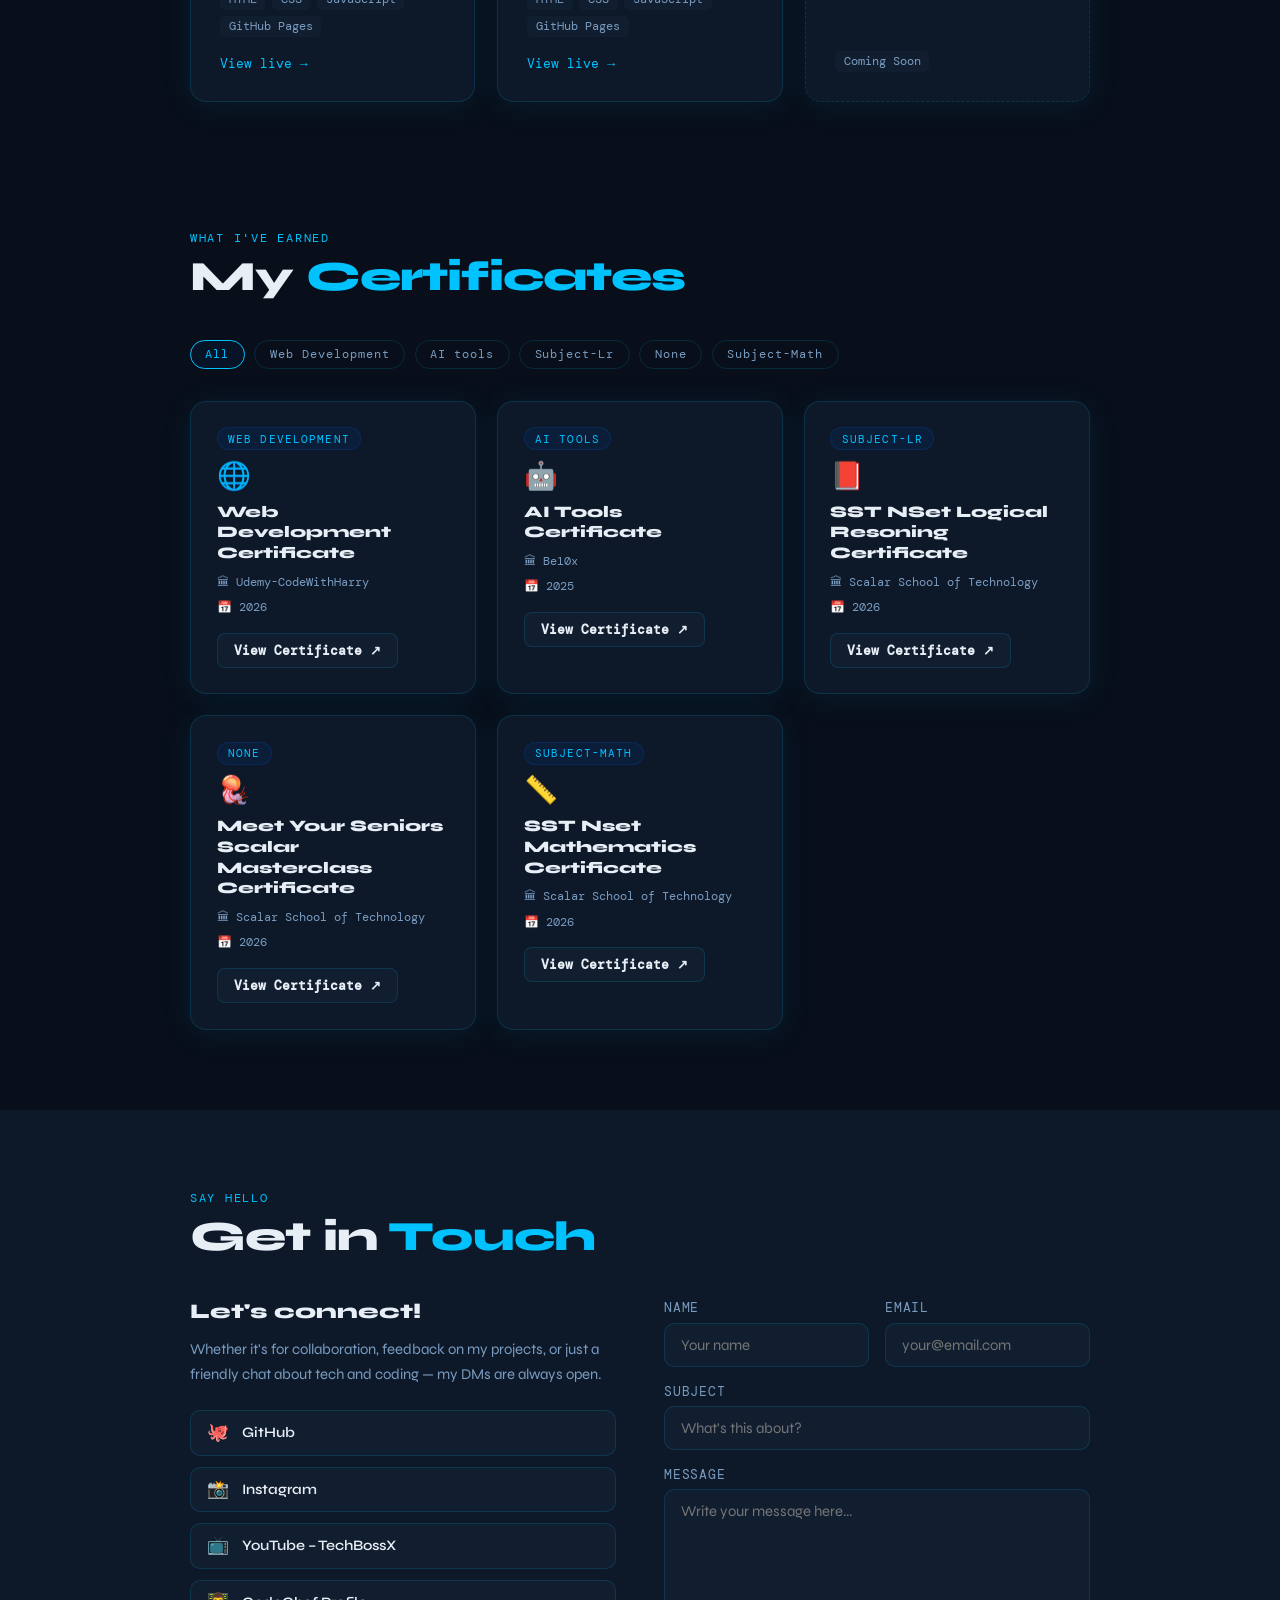
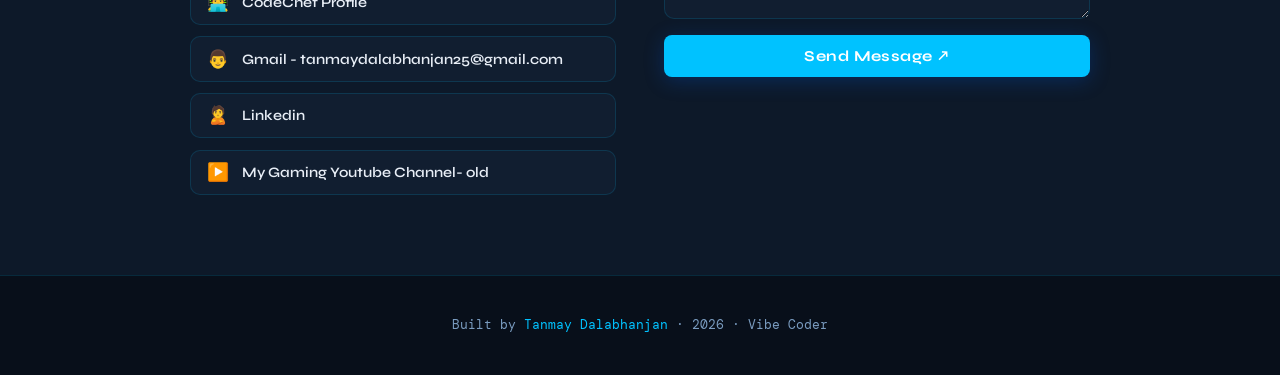
==== commit 9f71e488: "Update index.html" ====
--- a/index.html
+++ b/index.html
@@ -290,12 +290,7 @@
                         <a href="https://tanmayboss25.github.io/Jee-Preparations-/" target="_blank" rel="noopener noreferrer"
                             class="fd-proj-link">View live →</a>
                     </div>
-                      <div class="fd-proj-card">
-                            <div class="fd-proj-name">📚 JEEPrepAI Website</div>
-                            <div class="fd-proj-desc">A website for Jee Preparation Even faster than Previous web with a
-                                clean, shareable format</div>
-                            <a href="https://tanmayboss25.github.io/JeeprepAI/" target="_blank"
-                                rel="noopener noreferrer" class="fd-proj-link">View live →</a>
+                      
 
                     <div class="fd-proj-card">
                         <div class="fd-proj-name">🚗 Bugatti Details Page</div>
@@ -392,20 +387,8 @@
                     <a class="project-link" href="https://tanmayboss25.github.io/Jee-Preparations-/" target="_blank"
                         rel="noopener">View live →</a>
                 </div>
-                <div class="project-card reveal">
-                    <div class="project-icon">📚</div>
-                    <div class="project-name">Jee PrepAI website </div>
-                    <div class="project-desc">A website for Jee Preparation Even faster than Previous web with a
-                                clean, shareable format</div>
-                    <div class="project-tags">
-                        <span class="project-tag">HTML</span>
-                        <span class="project-tag">CSS</span>
-                        <span class="project-tag">JavaScript</span>
-                        <span class="project-tag">GitHub Pages</span>
-                    </div>
-                    <a class="project-link" href="https://tanmayboss25.github.io/JeeprepAI/" target="_blank"
-                        rel="noopener">View live →</a>
-                </div>
+                
+                
                 <div class="project-card reveal">
                     <div class="project-icon">🙎</div>
                     <div class="project-name">Personal Blog </div>
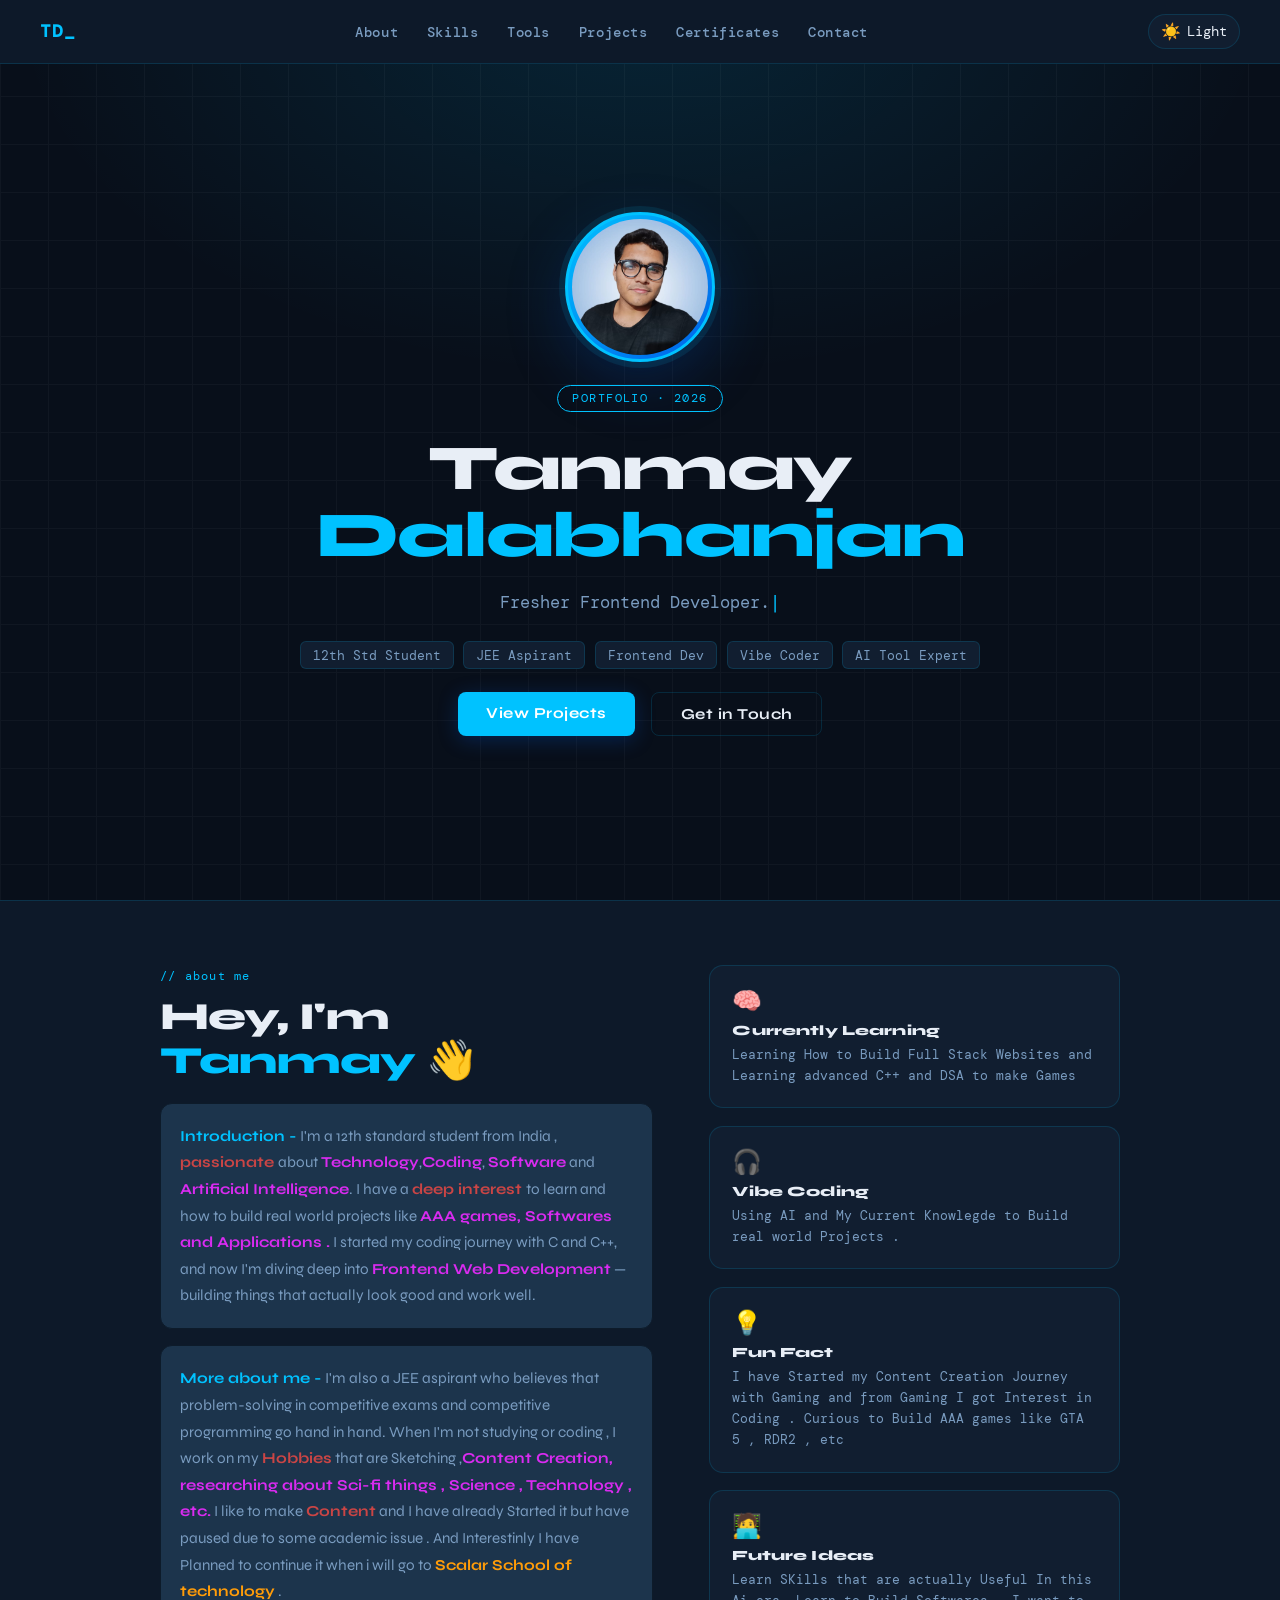
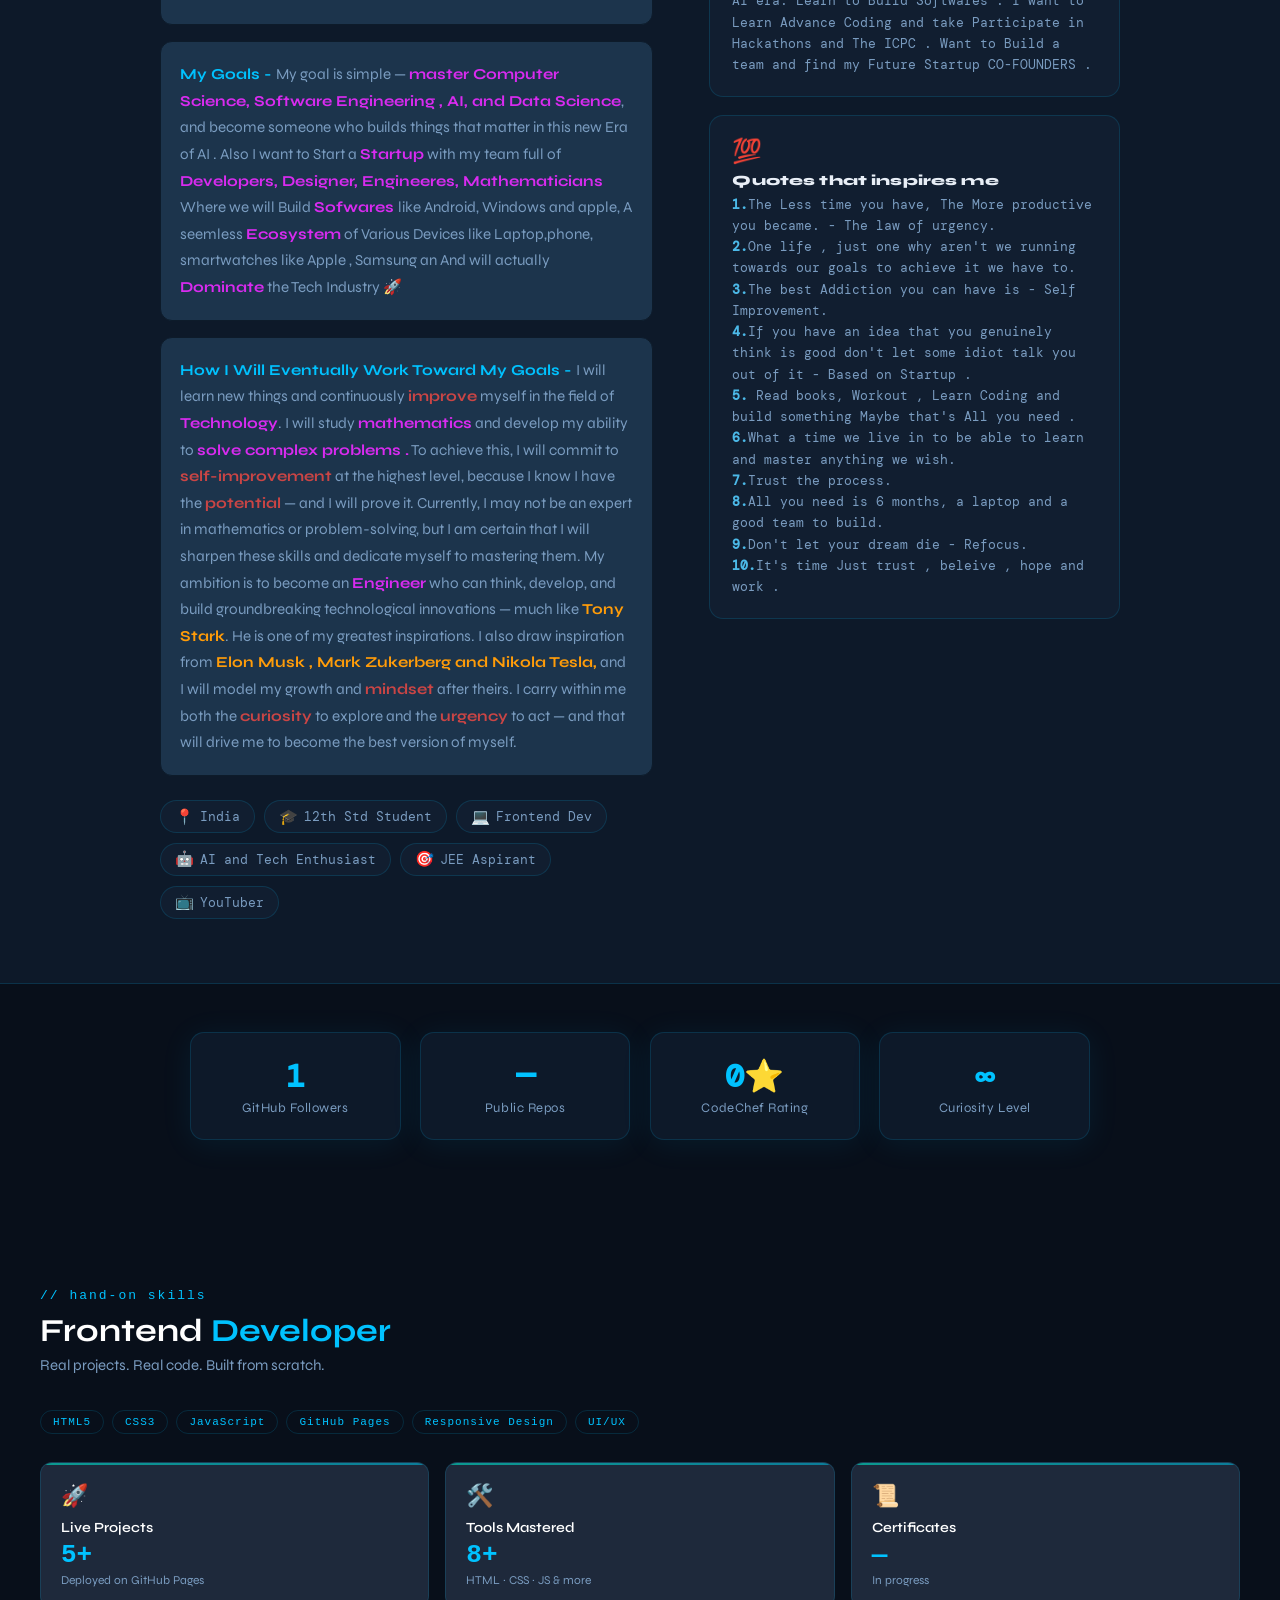
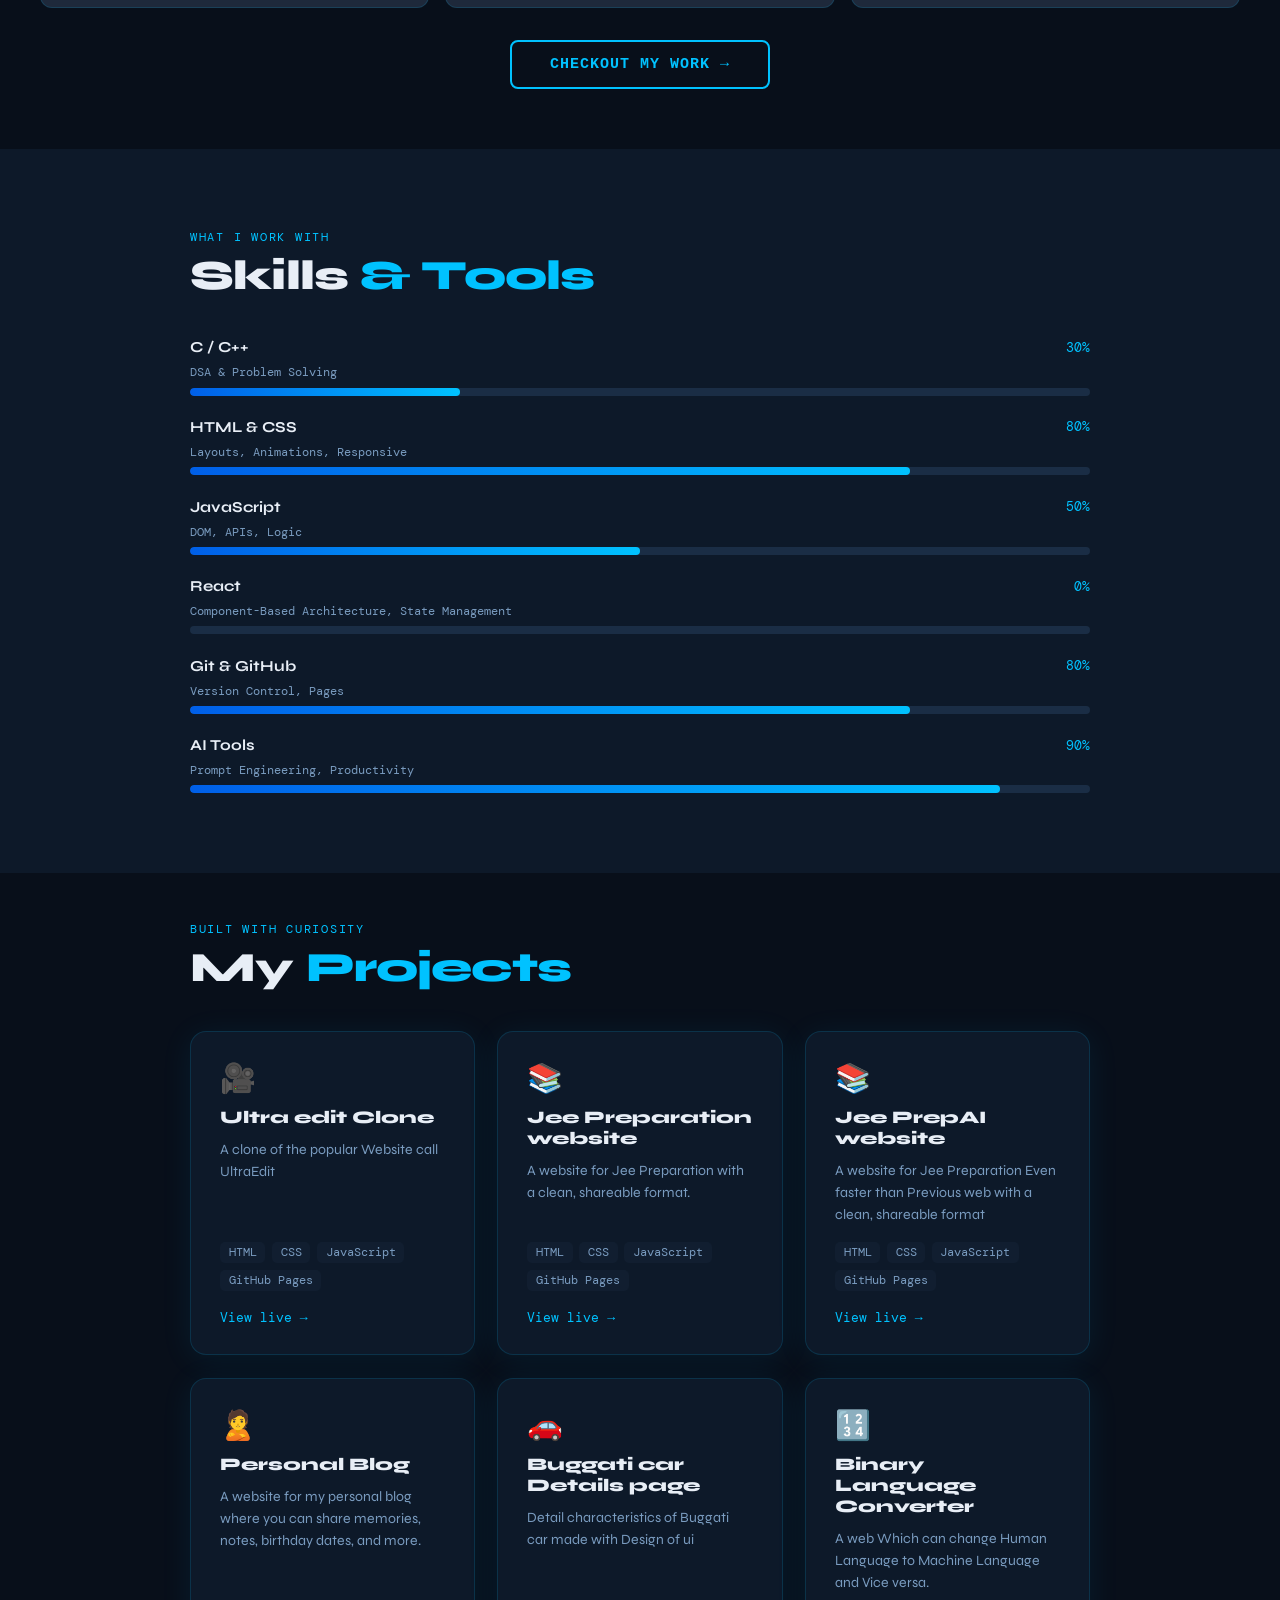
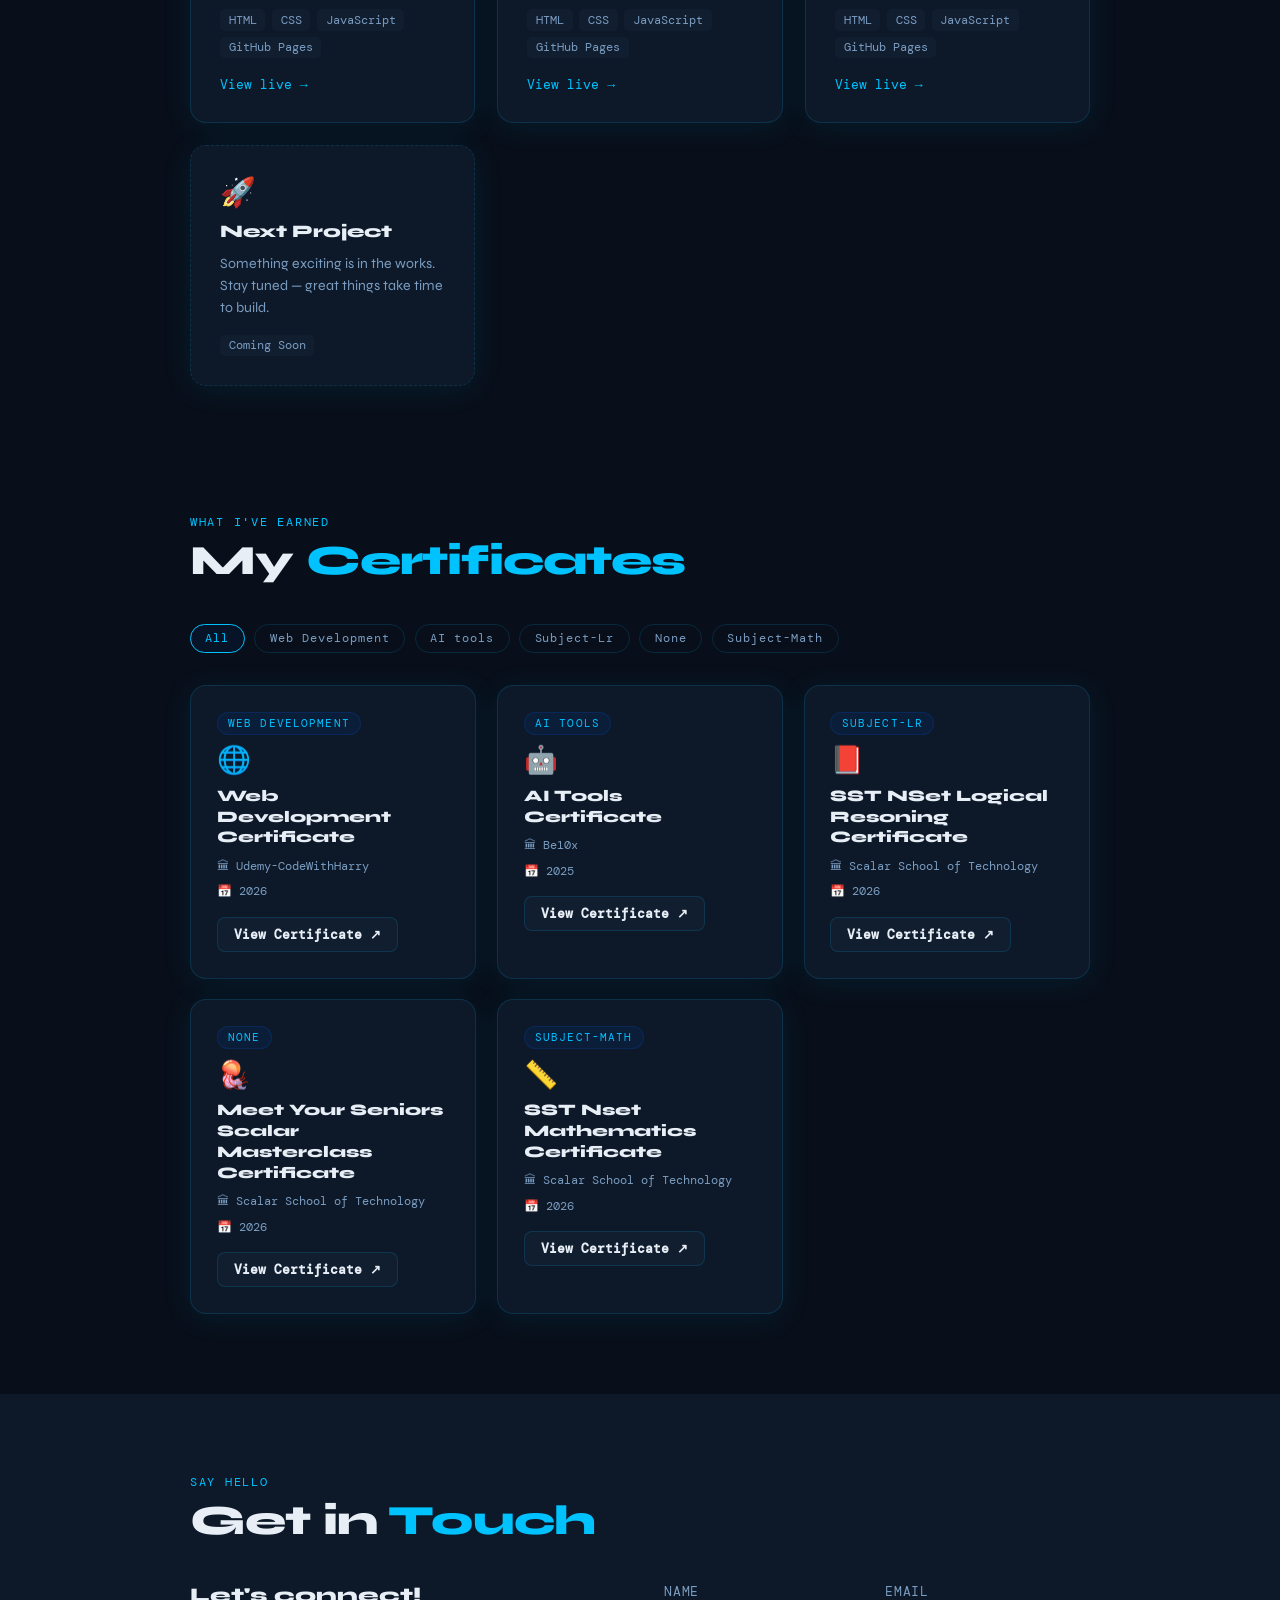
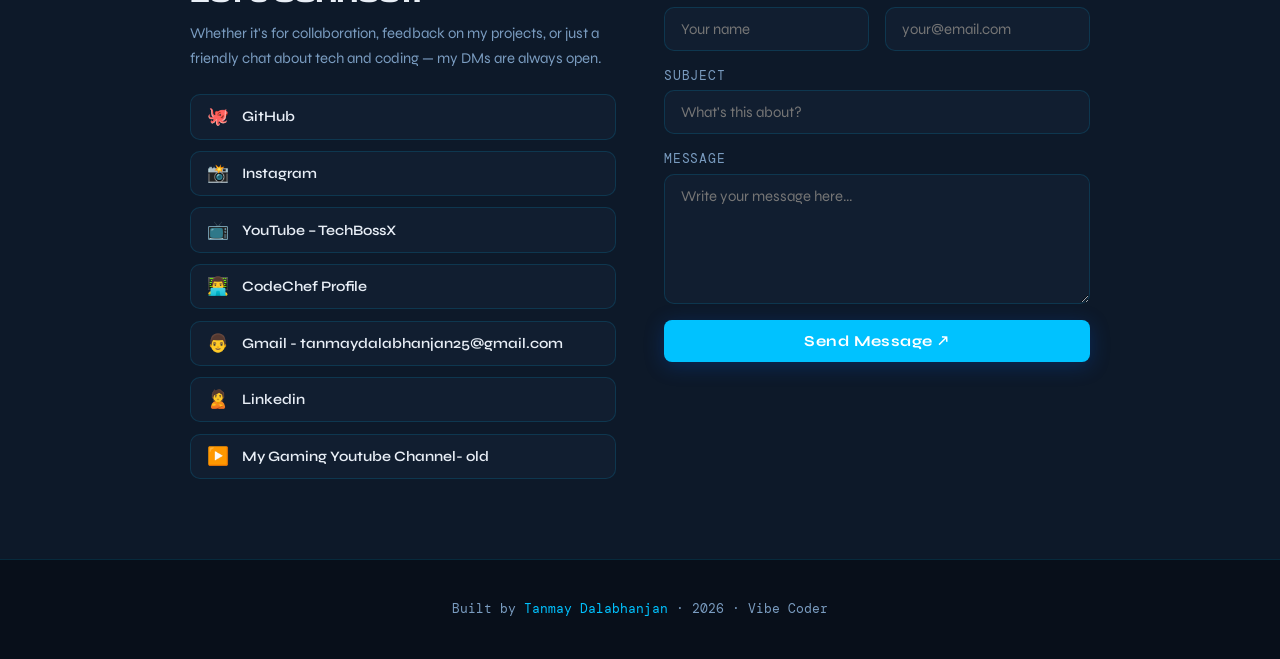
==== commit 2654e574: "Update index.html" ====
--- a/index.html
+++ b/index.html
@@ -2,6 +2,14 @@
 <html lang="en" data-theme="light">
 
 <head>
+      <script async src="https://www.googletagmanager.com/gtag/js?id=G-XXXXXXXXXX"></script>
+    <script>
+        window.dataLayer = window.dataLayer || [];
+        function gtag() { dataLayer.push(arguments); }
+        gtag('js', new Date());
+        gtag('config', 'G-XXXXXXXXXX');
+    </script>
+
     <meta charset="UTF-8" />
     <meta name="viewport" content="width=device-width, initial-scale=1.0" />
     <title>Tanmay Dalabhanjan – Portfolio</title>
@@ -290,6 +298,13 @@
                         <a href="https://tanmayboss25.github.io/Jee-Preparations-/" target="_blank" rel="noopener noreferrer"
                             class="fd-proj-link">View live →</a>
                     </div>
+
+                    <div class="fd-proj-card">
+                        <div class="fd-proj-name">📚 JEE PrepAI Website</div>
+                        <div class="fd-proj-desc">AI-powered JEE preparation resource site.</div>
+                        <a href="https://tanmayboss25.github.io/JeeprepAI/" target="_blank" rel="noopener noreferrer"
+                            class="fd-proj-link">View live →</a>
+                    </div>
                       
 
                     <div class="fd-proj-card">
@@ -371,9 +386,7 @@
                     <a class="project-link" href="https://tanmayboss25.github.io/UltraEditClone/" target="_blank"
                         rel="noopener">View live →</a>
                 </div>
-
-
-
+                
                 <div class="project-card reveal">
                     <div class="project-icon">📚</div>
                     <div class="project-name">Jee Preparation website </div>
@@ -387,7 +400,24 @@
                     <a class="project-link" href="https://tanmayboss25.github.io/Jee-Preparations-/" target="_blank"
                         rel="noopener">View live →</a>
                 </div>
-                
+
+
+                <div class="project-card reveal">
+                    <div class="project-icon">📚</div>
+                    <div class="project-name">Jee PrepAI website </div>
+                    <div class="project-desc">A website for Jee Preparation Even faster than Previous web with a
+                                clean, shareable format</div>
+                    <div class="project-tags">
+                        <span class="project-tag">HTML</span>
+                        <span class="project-tag">CSS</span>
+                        <span class="project-tag">JavaScript</span>
+                        <span class="project-tag">GitHub Pages</span>
+                    </div>
+                    <a class="project-link" href="https://tanmayboss25.github.io/JeeprepAI/" target="_blank"
+                        rel="noopener">View live →</a>
+                </div>
+
+               
                 
                 <div class="project-card reveal">
                     <div class="project-icon">🙎</div>
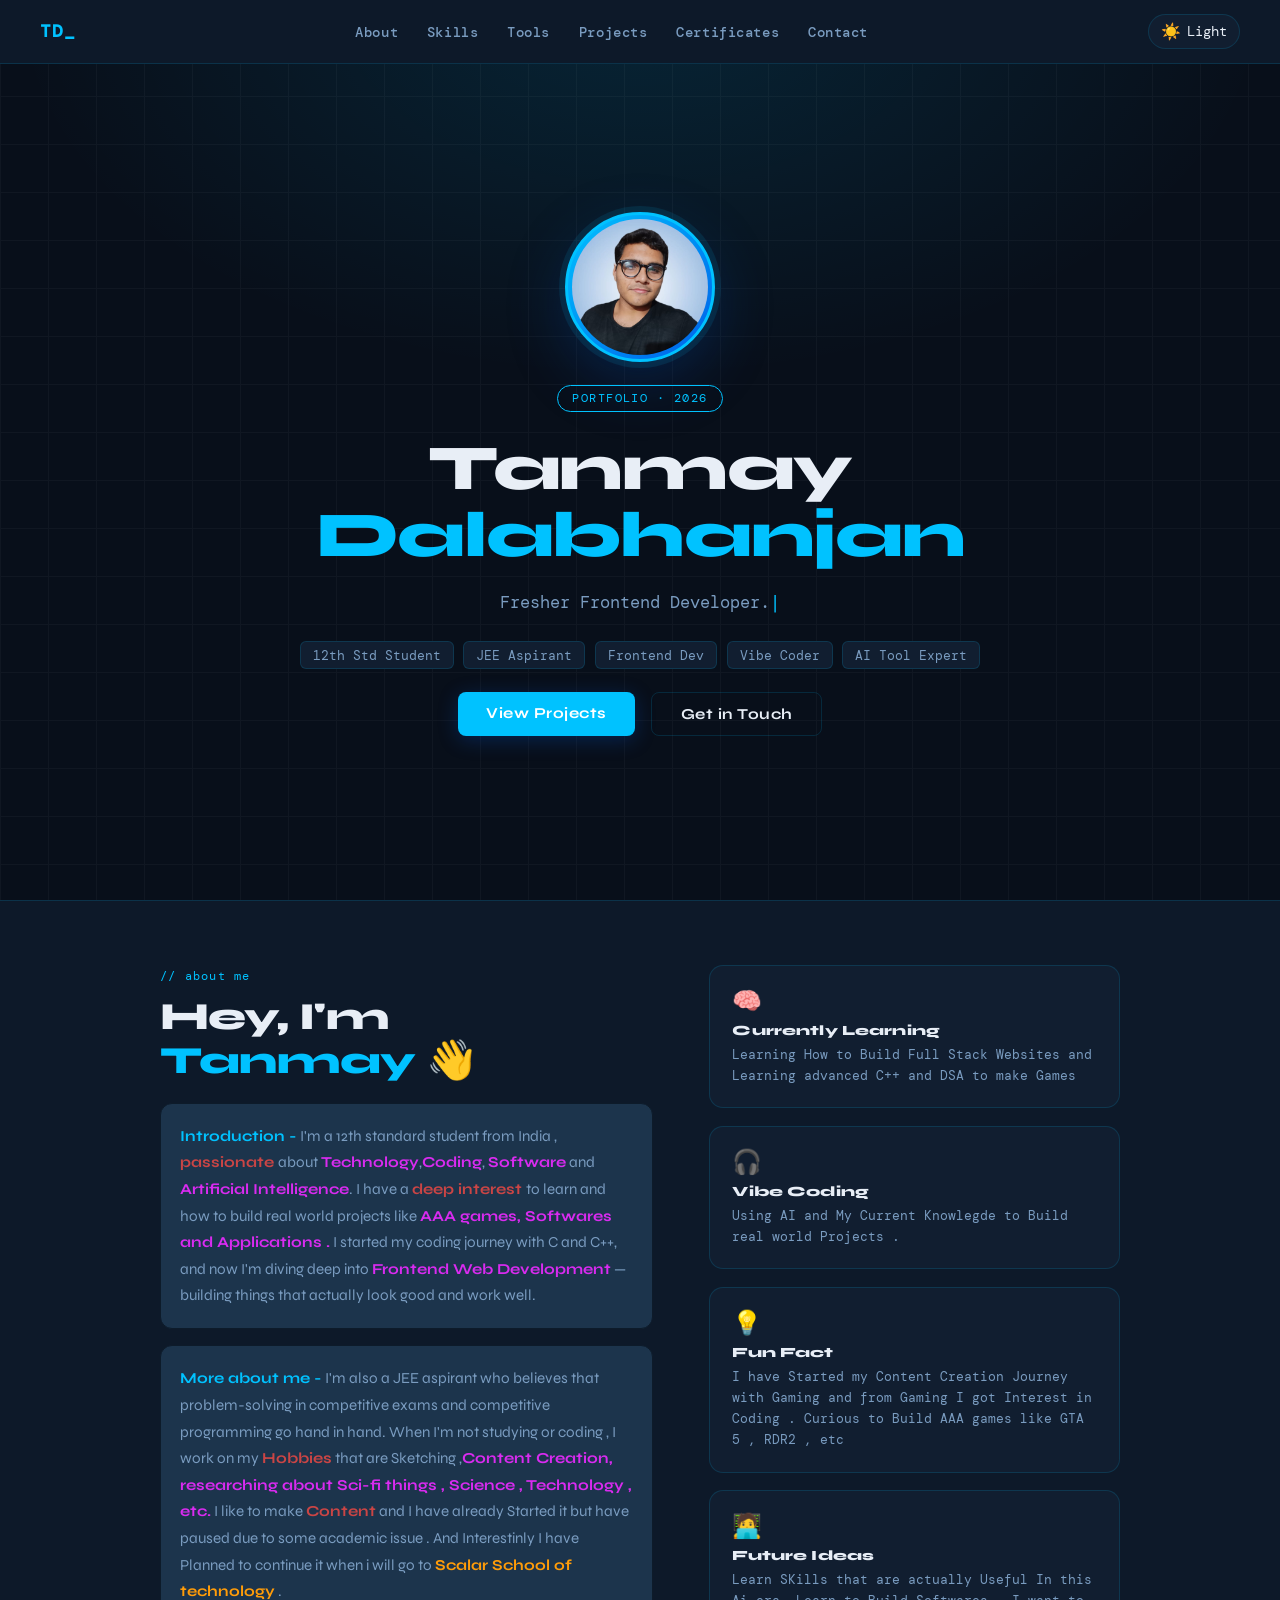
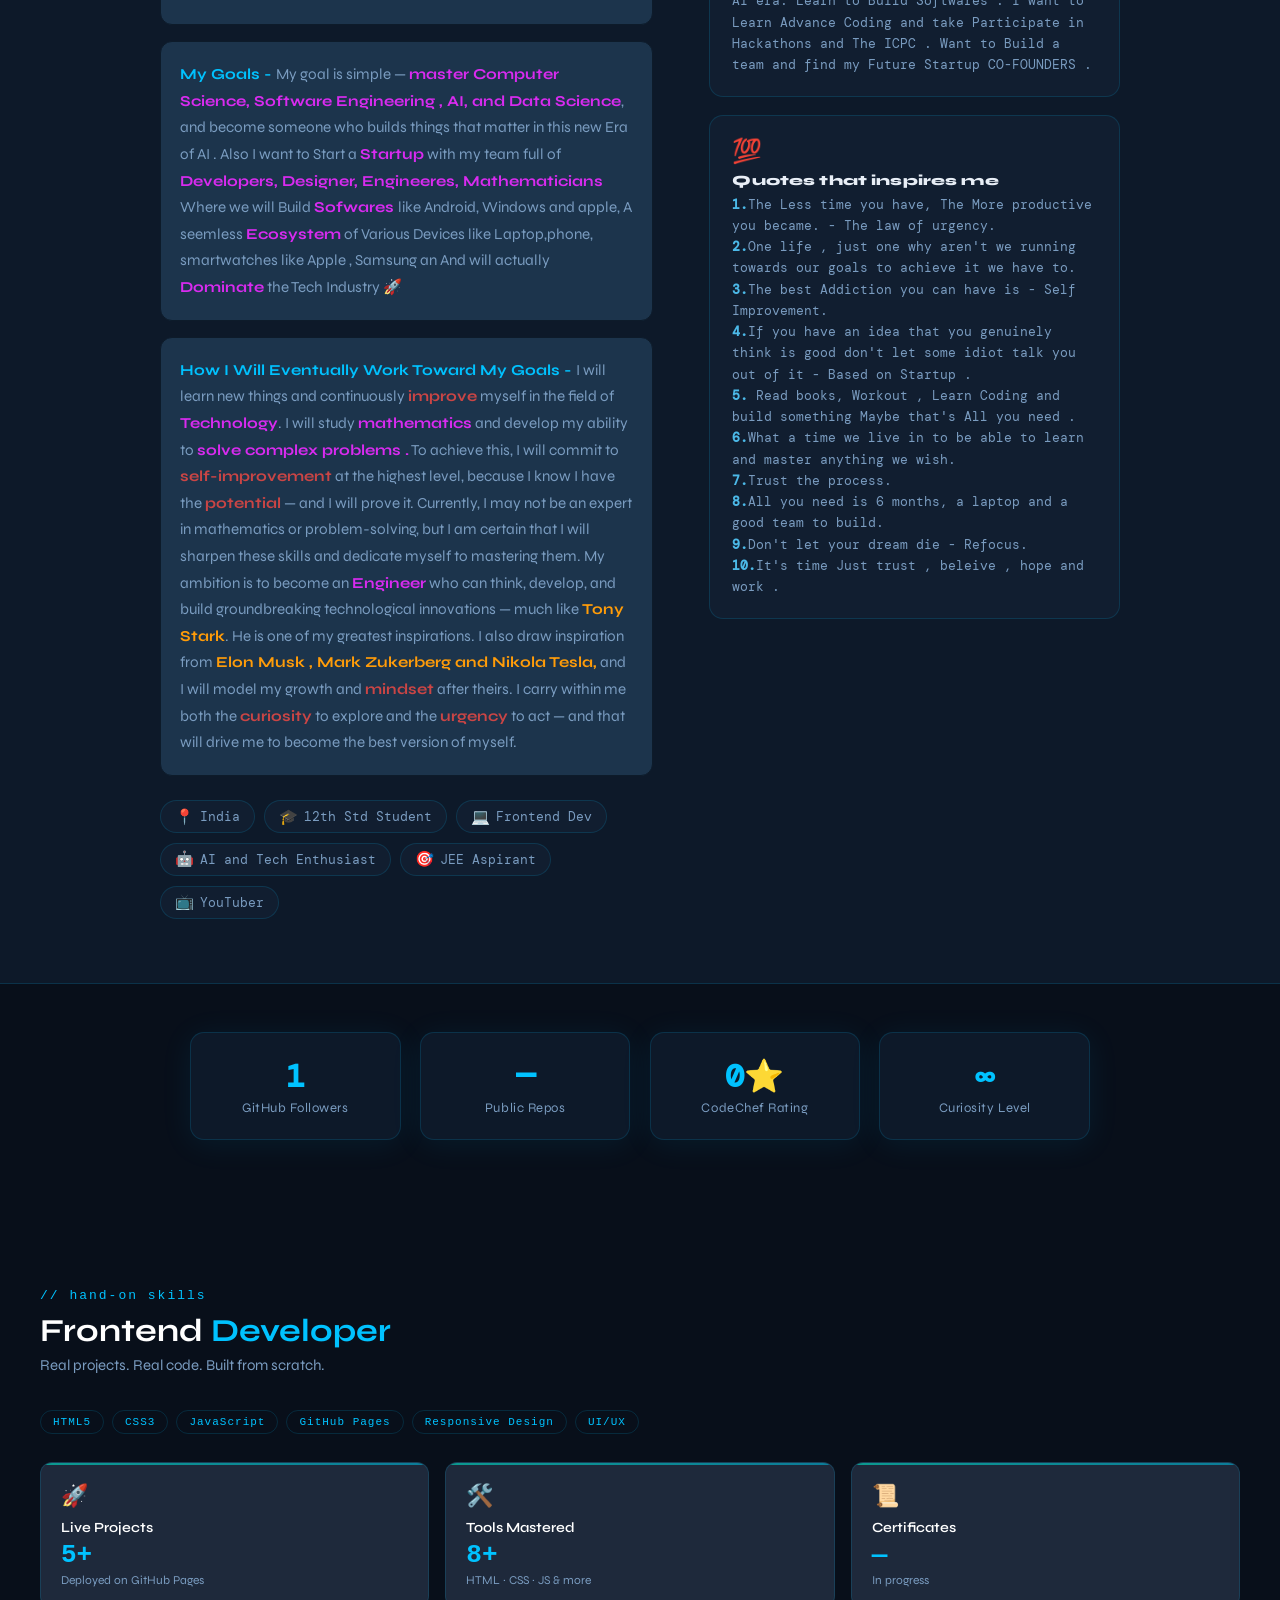
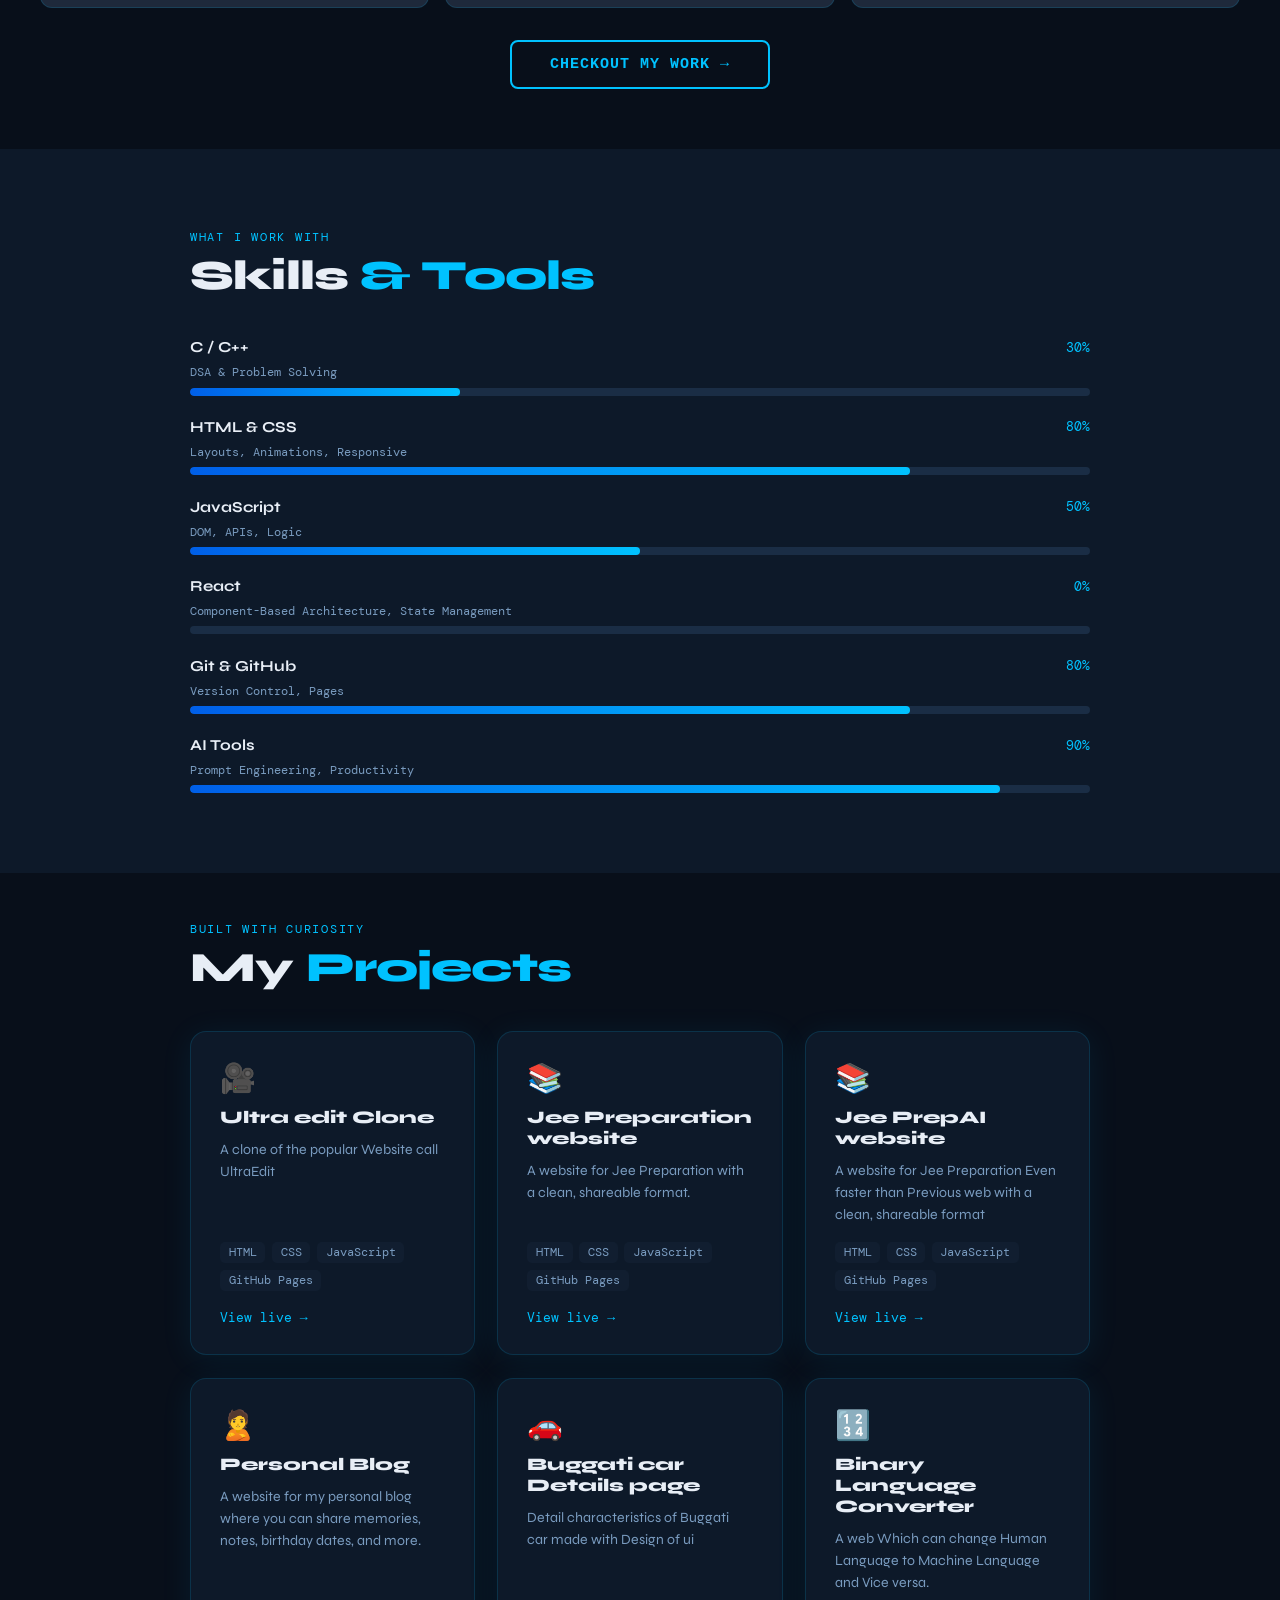
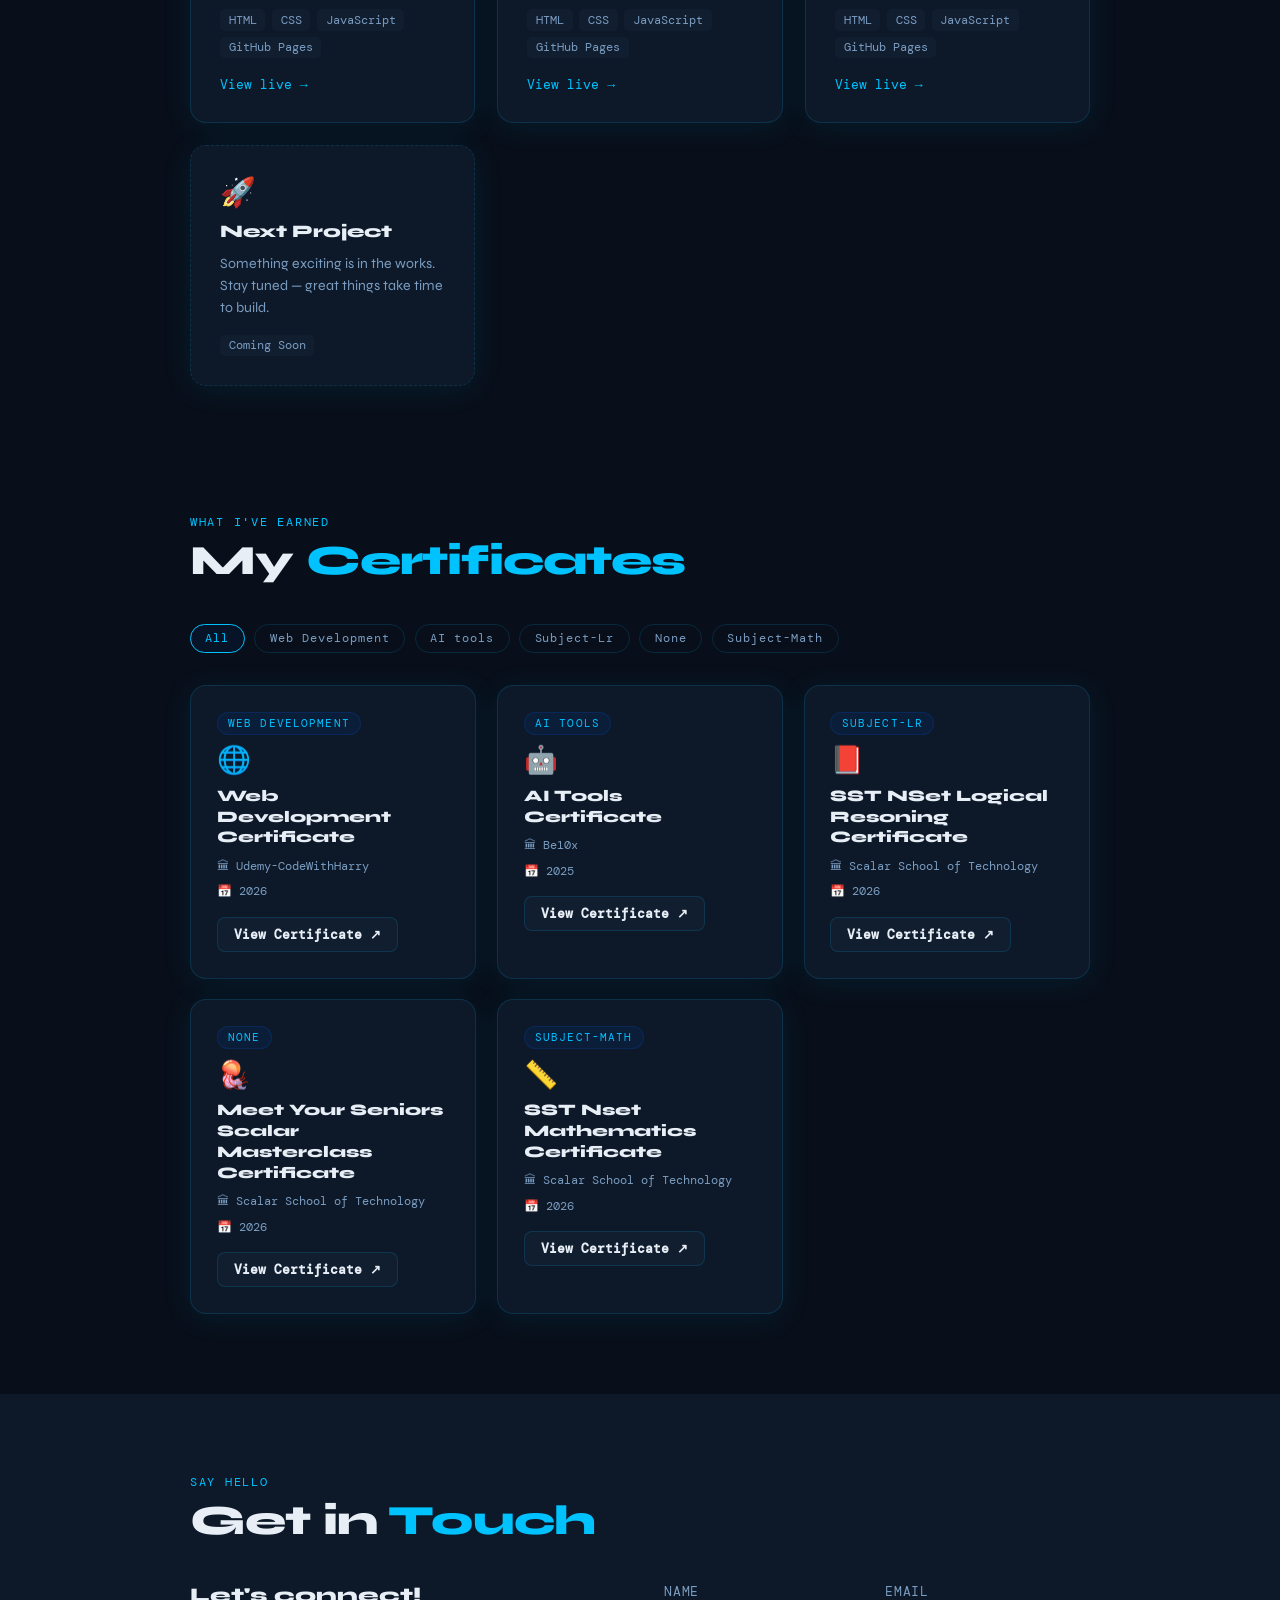
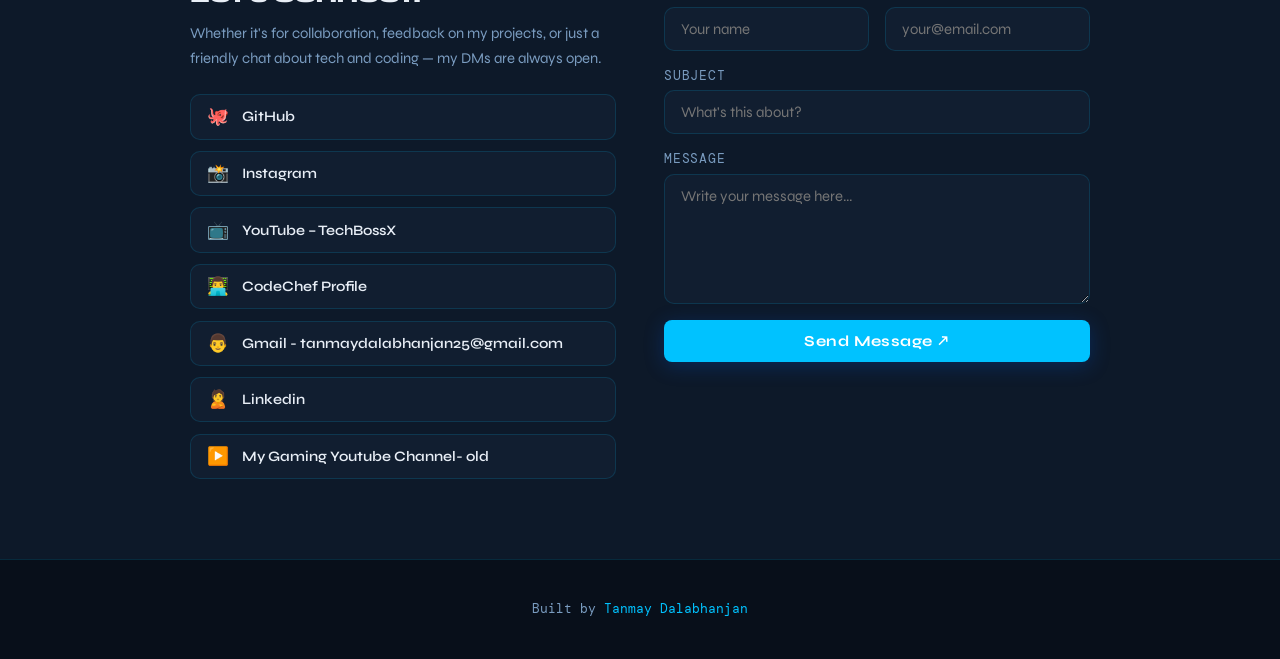
==== commit ccc88dea: "Update index.html" ====
--- a/index.html
+++ b/index.html
@@ -565,7 +565,7 @@
 
     <!-- FOOTER -->
     <footer>
-        <p>Built by <a href="#">Tanmay Dalabhanjan</a> · 2026 · Vibe Coder</p>
+        <p>Built by <a href="#">Tanmay Dalabhanjan</a></p>
     </footer>
 
     <script src="script.js"></script>
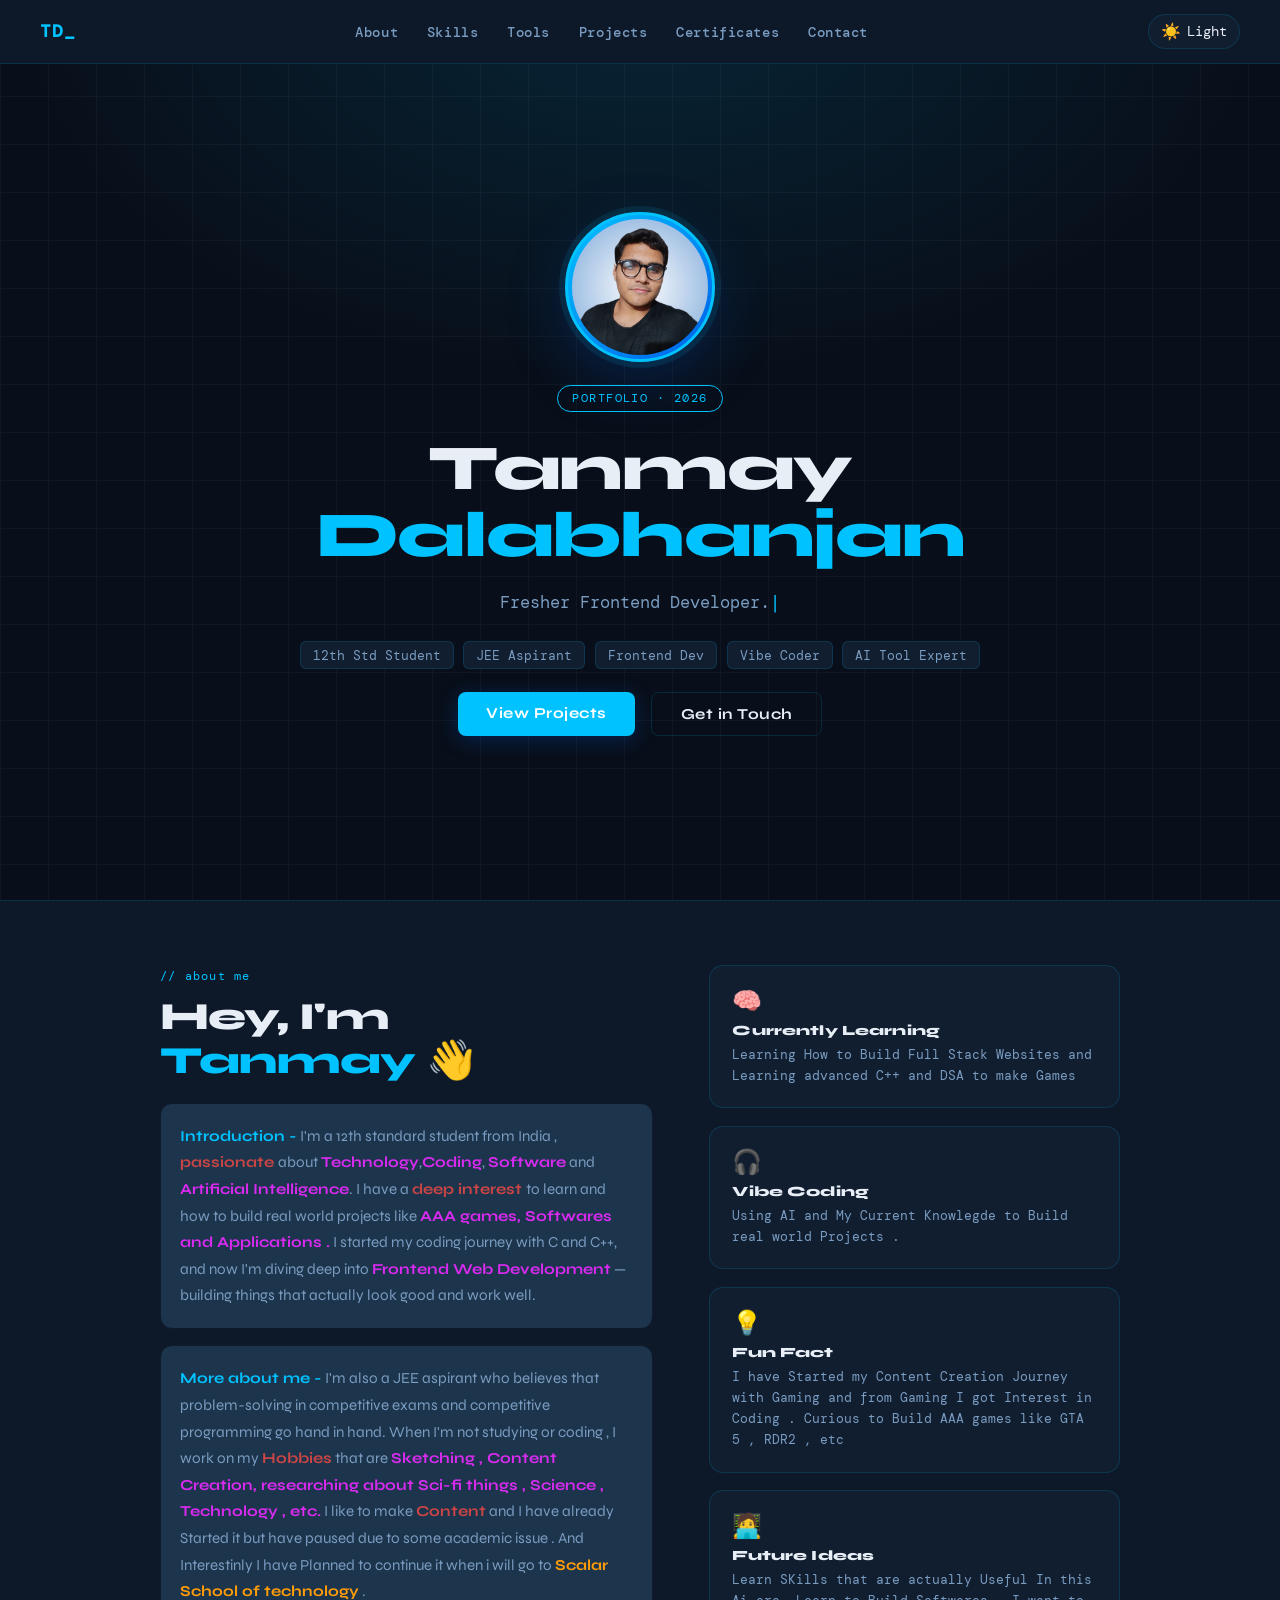
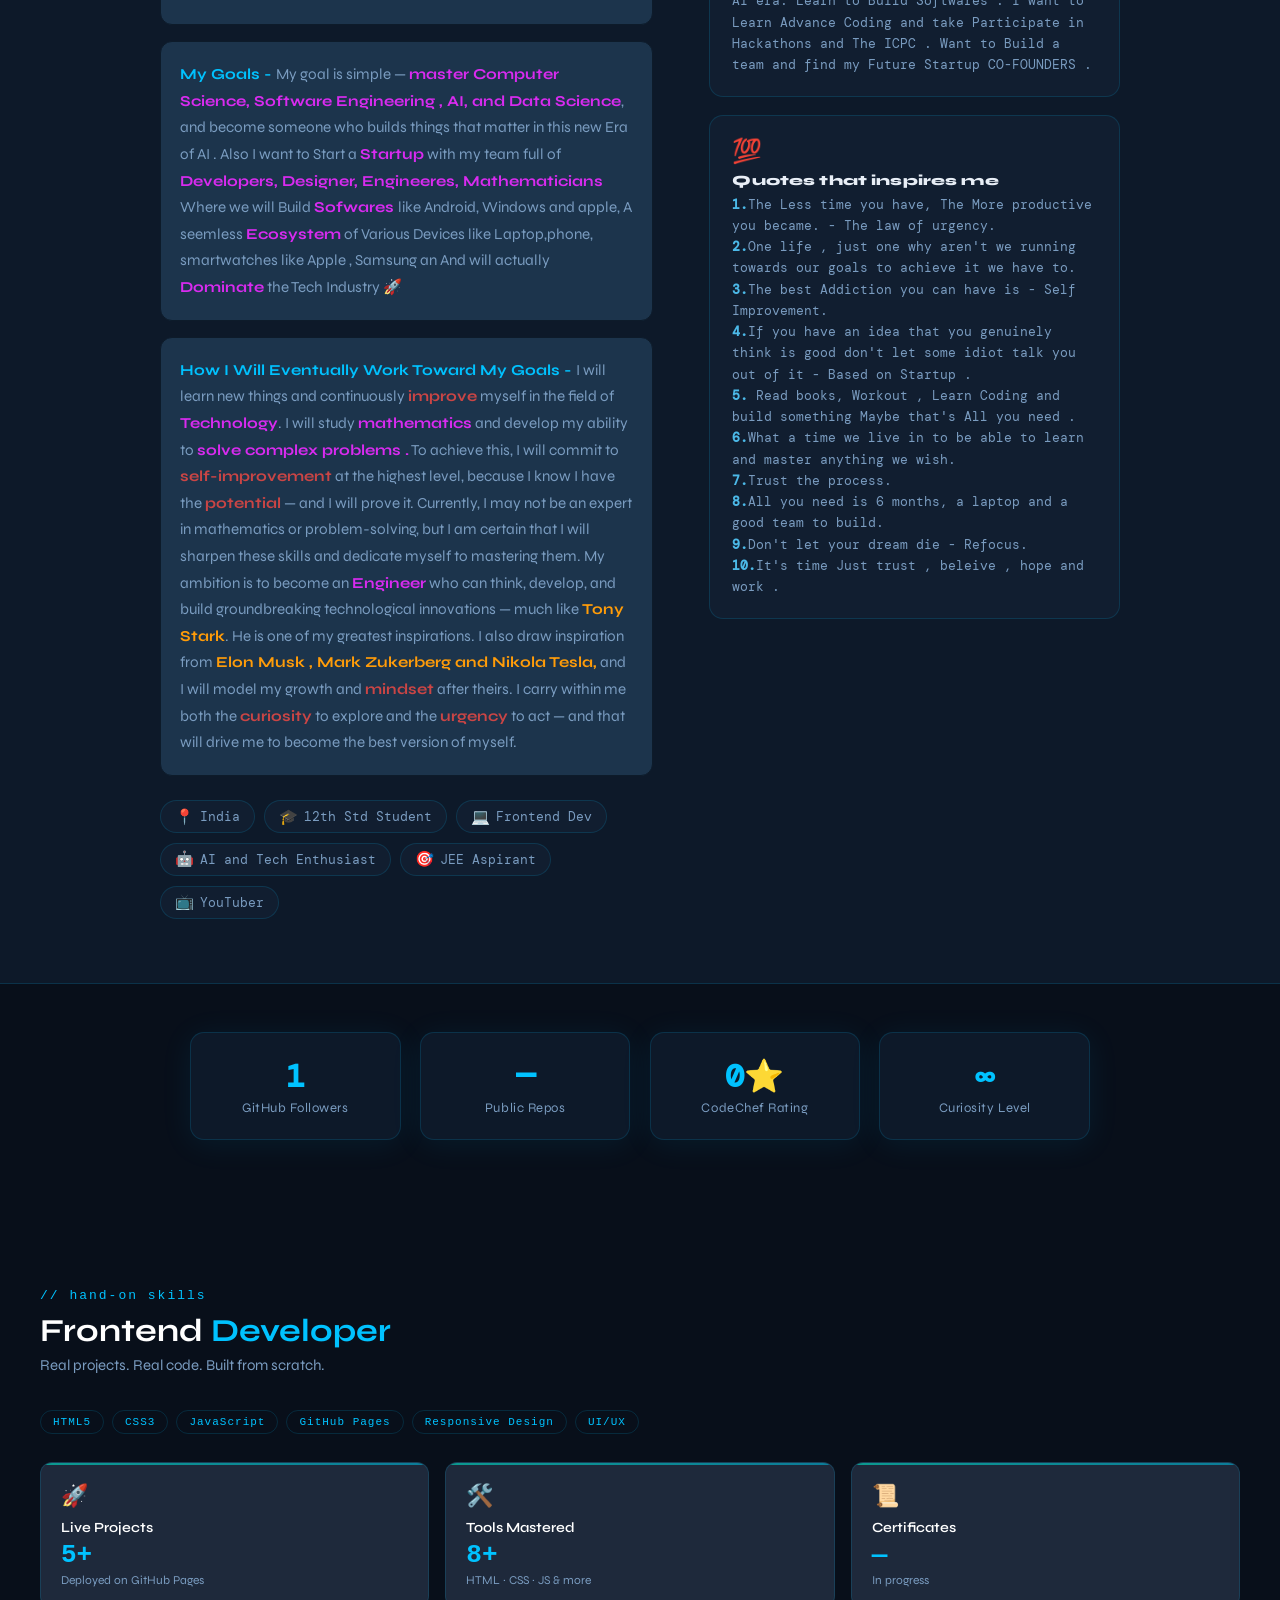
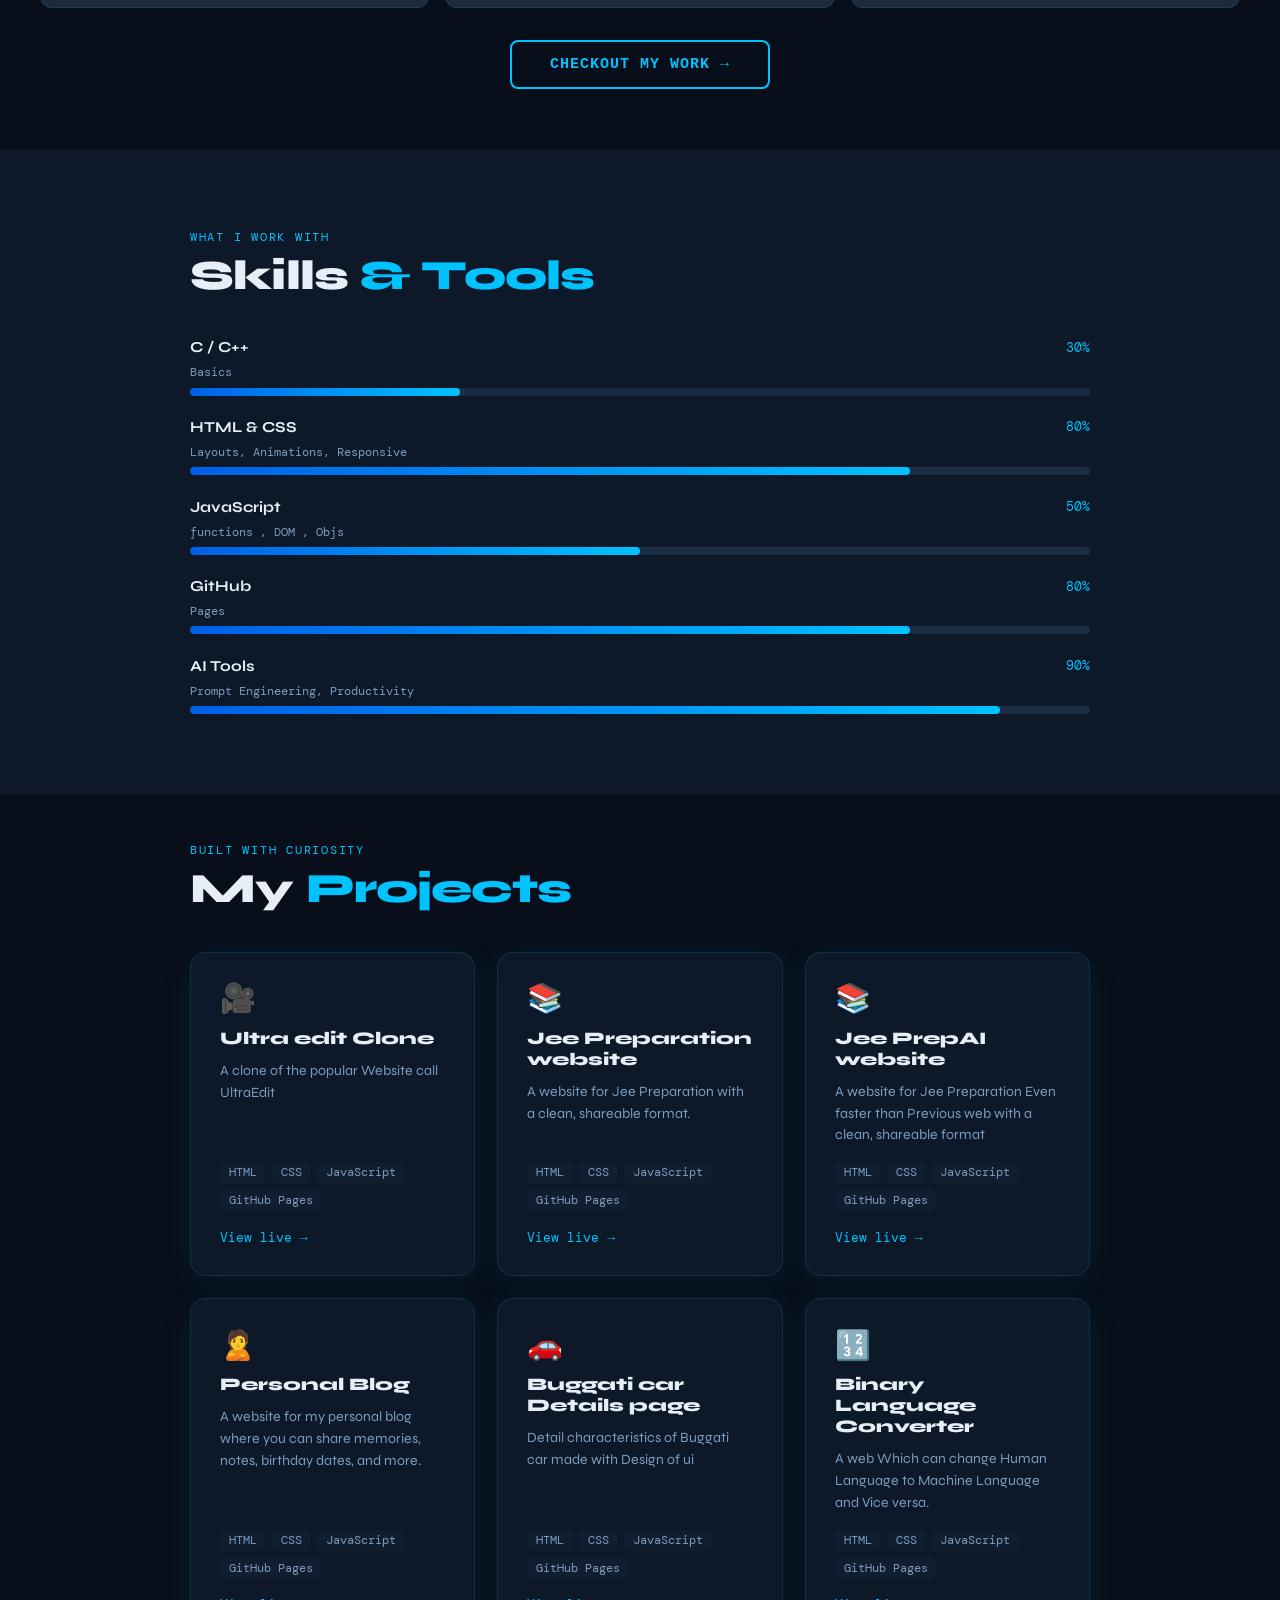
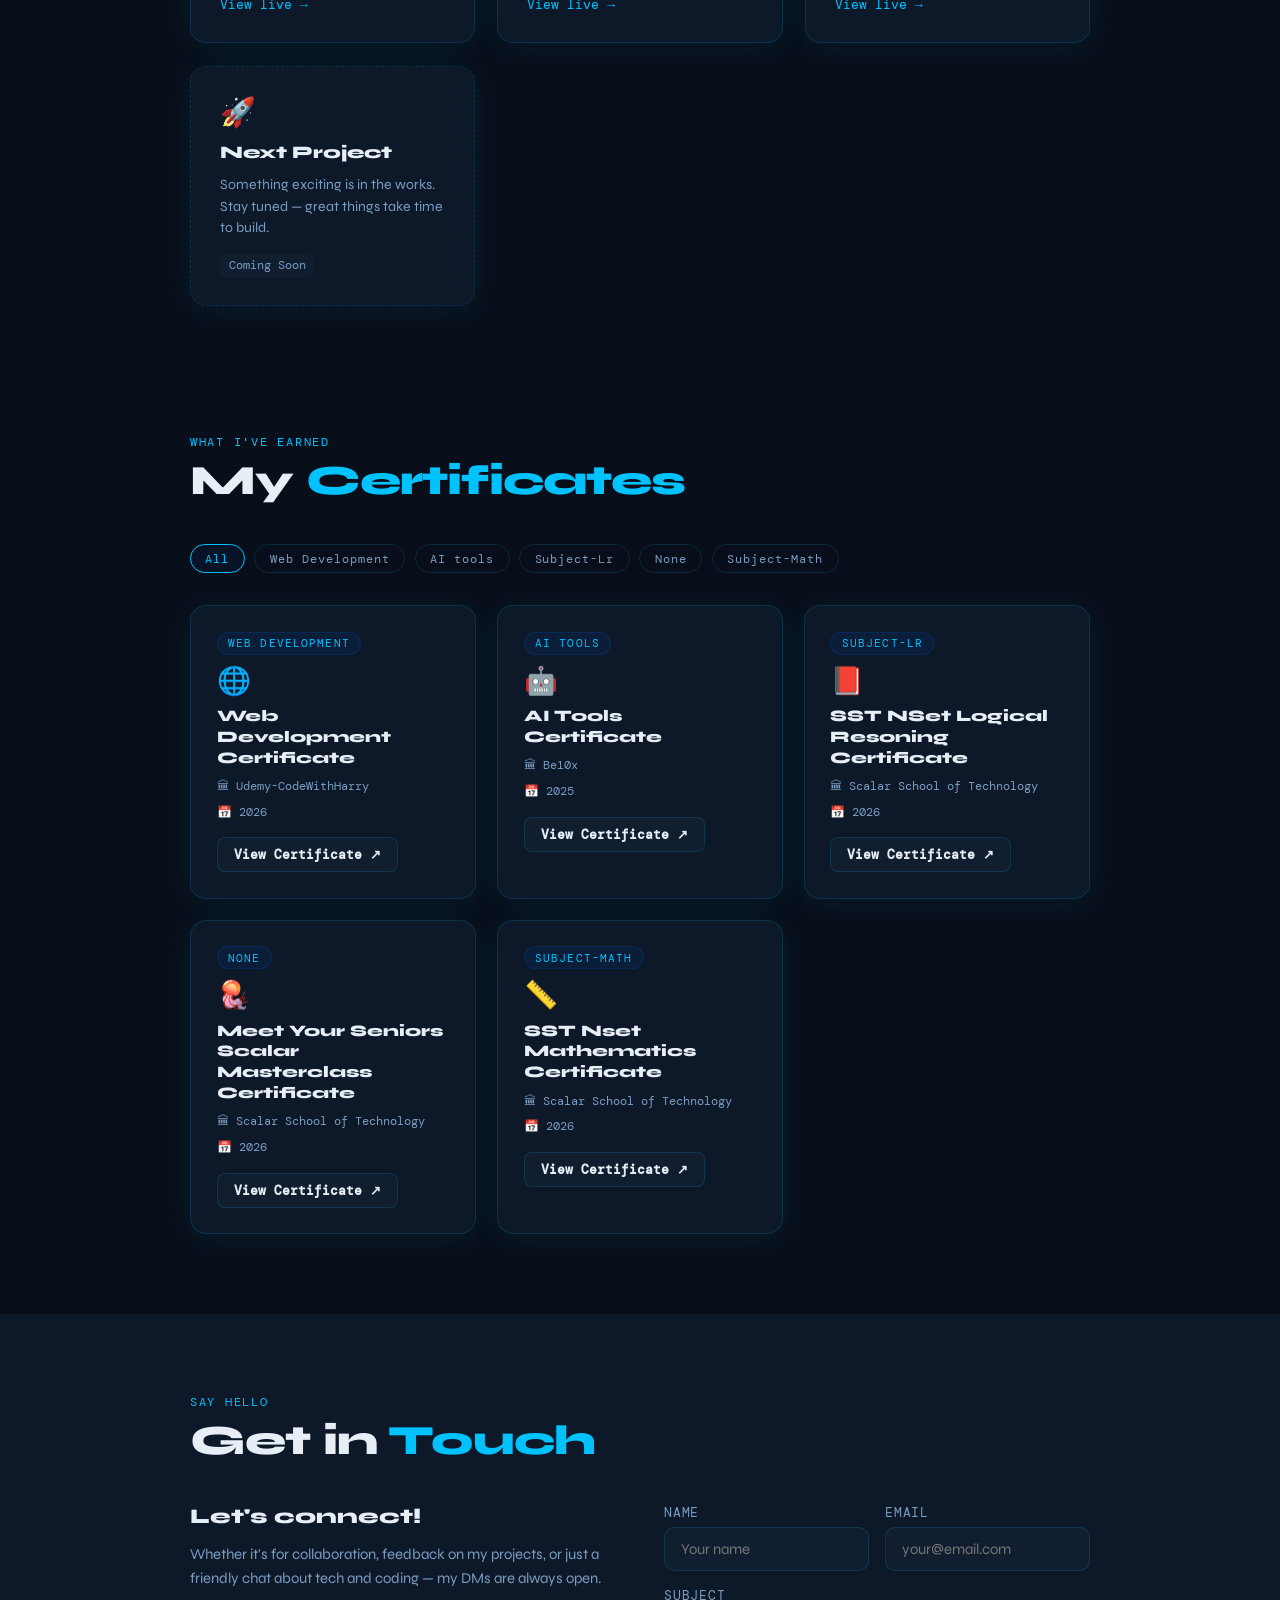
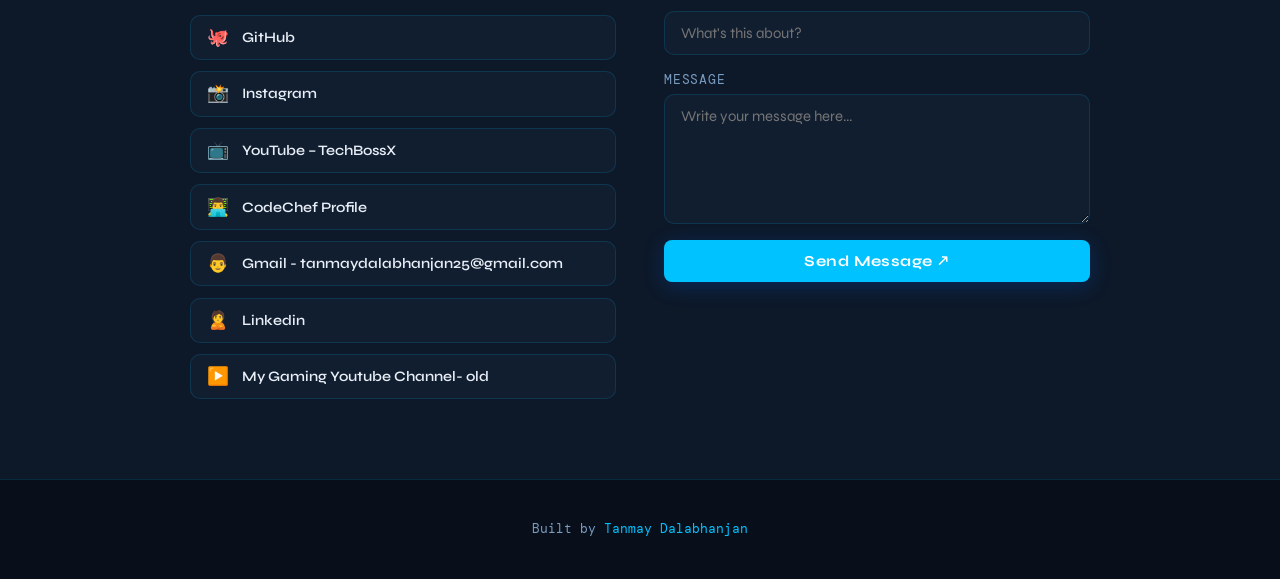
==== commit 8a0c79d9: "Update index.html" ====
--- a/index.html
+++ b/index.html
@@ -93,8 +93,8 @@
                     <span class="letters">More about me -</span>
                     I'm also a JEE aspirant who believes that problem-solving in competitive
                     exams and competitive programming go hand in hand. When I'm not studying
-                    or coding , I work on my <span class="words2">Hobbies</span> that are Sketching ,<span
-                        class="words1">Content Creation, researching about Sci-fi things , Science , Technology ,
+                    or coding , I work on my <span class="words2">Hobbies</span> that are <span
+                        class="words1"> Sketching , Content Creation, researching about Sci-fi things , Science , Technology ,
                         etc.</span> I like to make <span class="words2">Content</span> and I have already Started it but
                     have paused due to some academic issue . And Interestinly I have Planned to continue it when i will
                     go to <span class="words3">Scalar School of technology</span> .
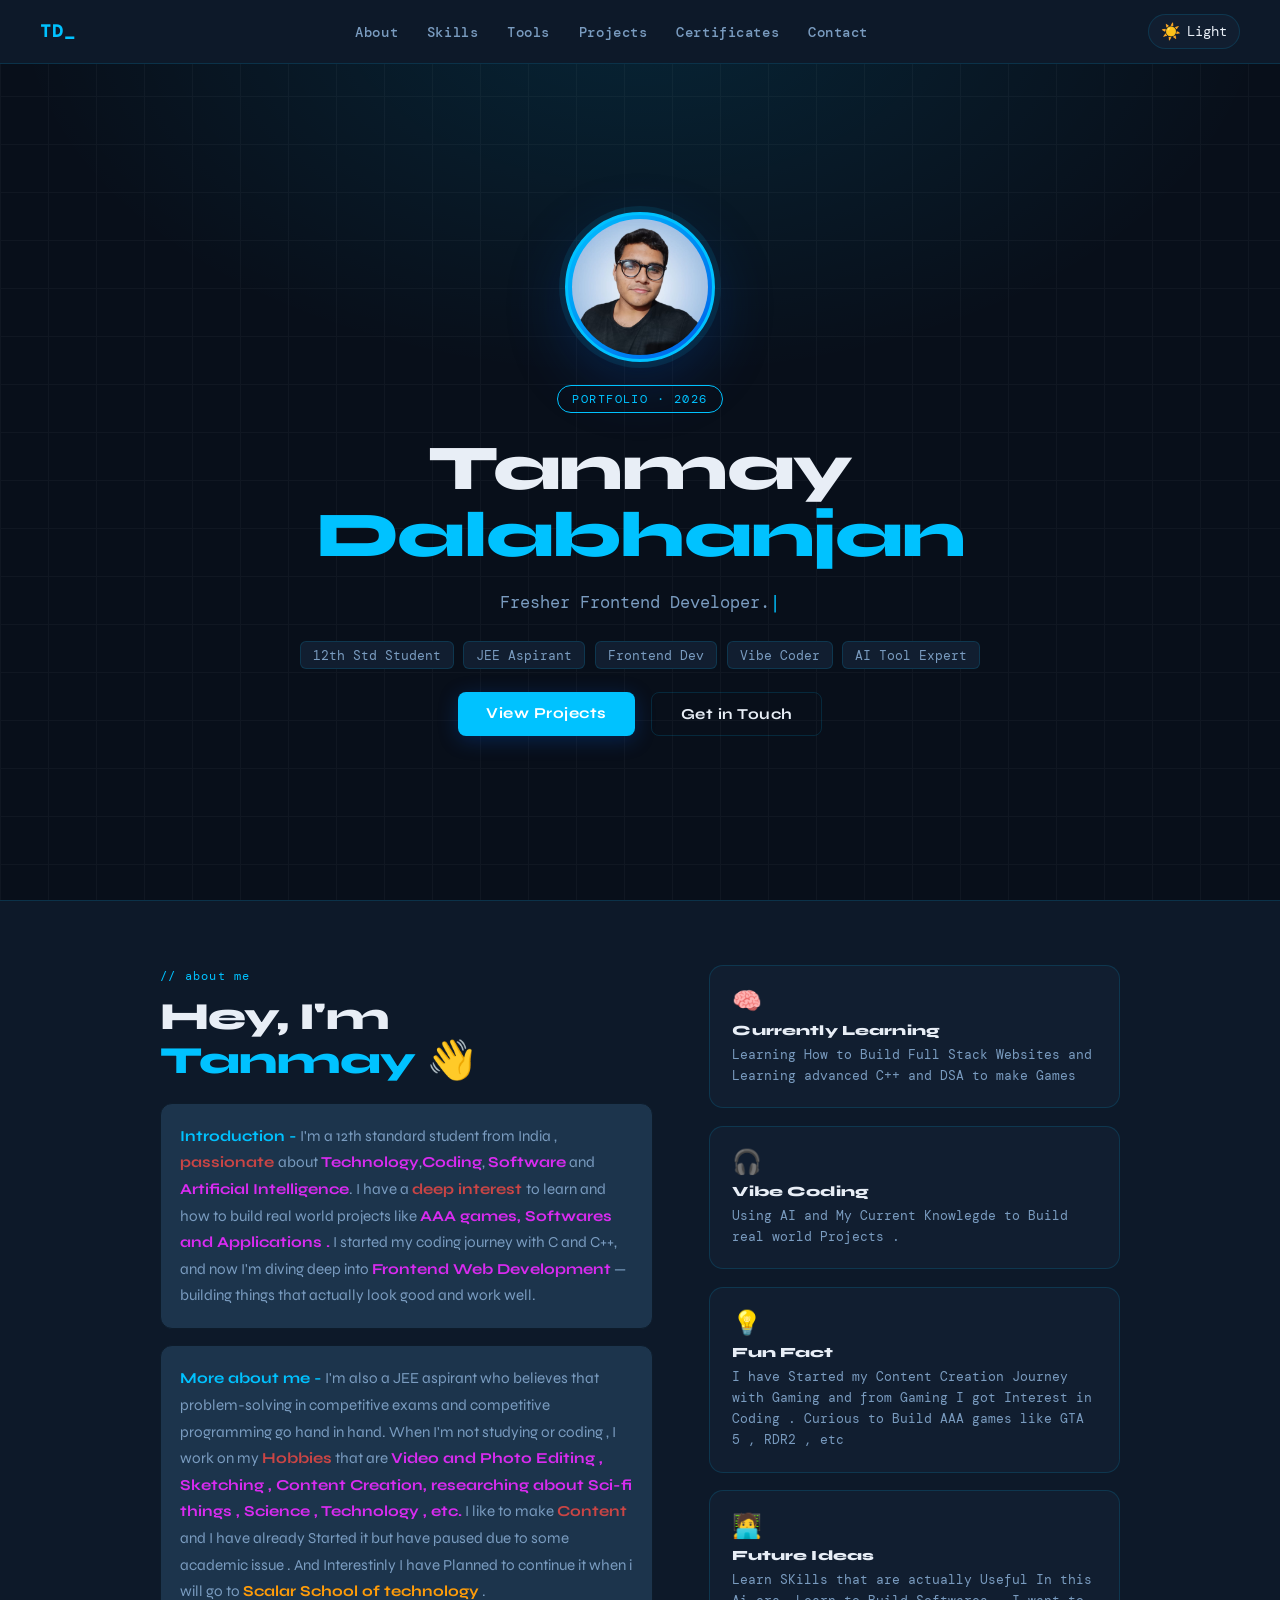
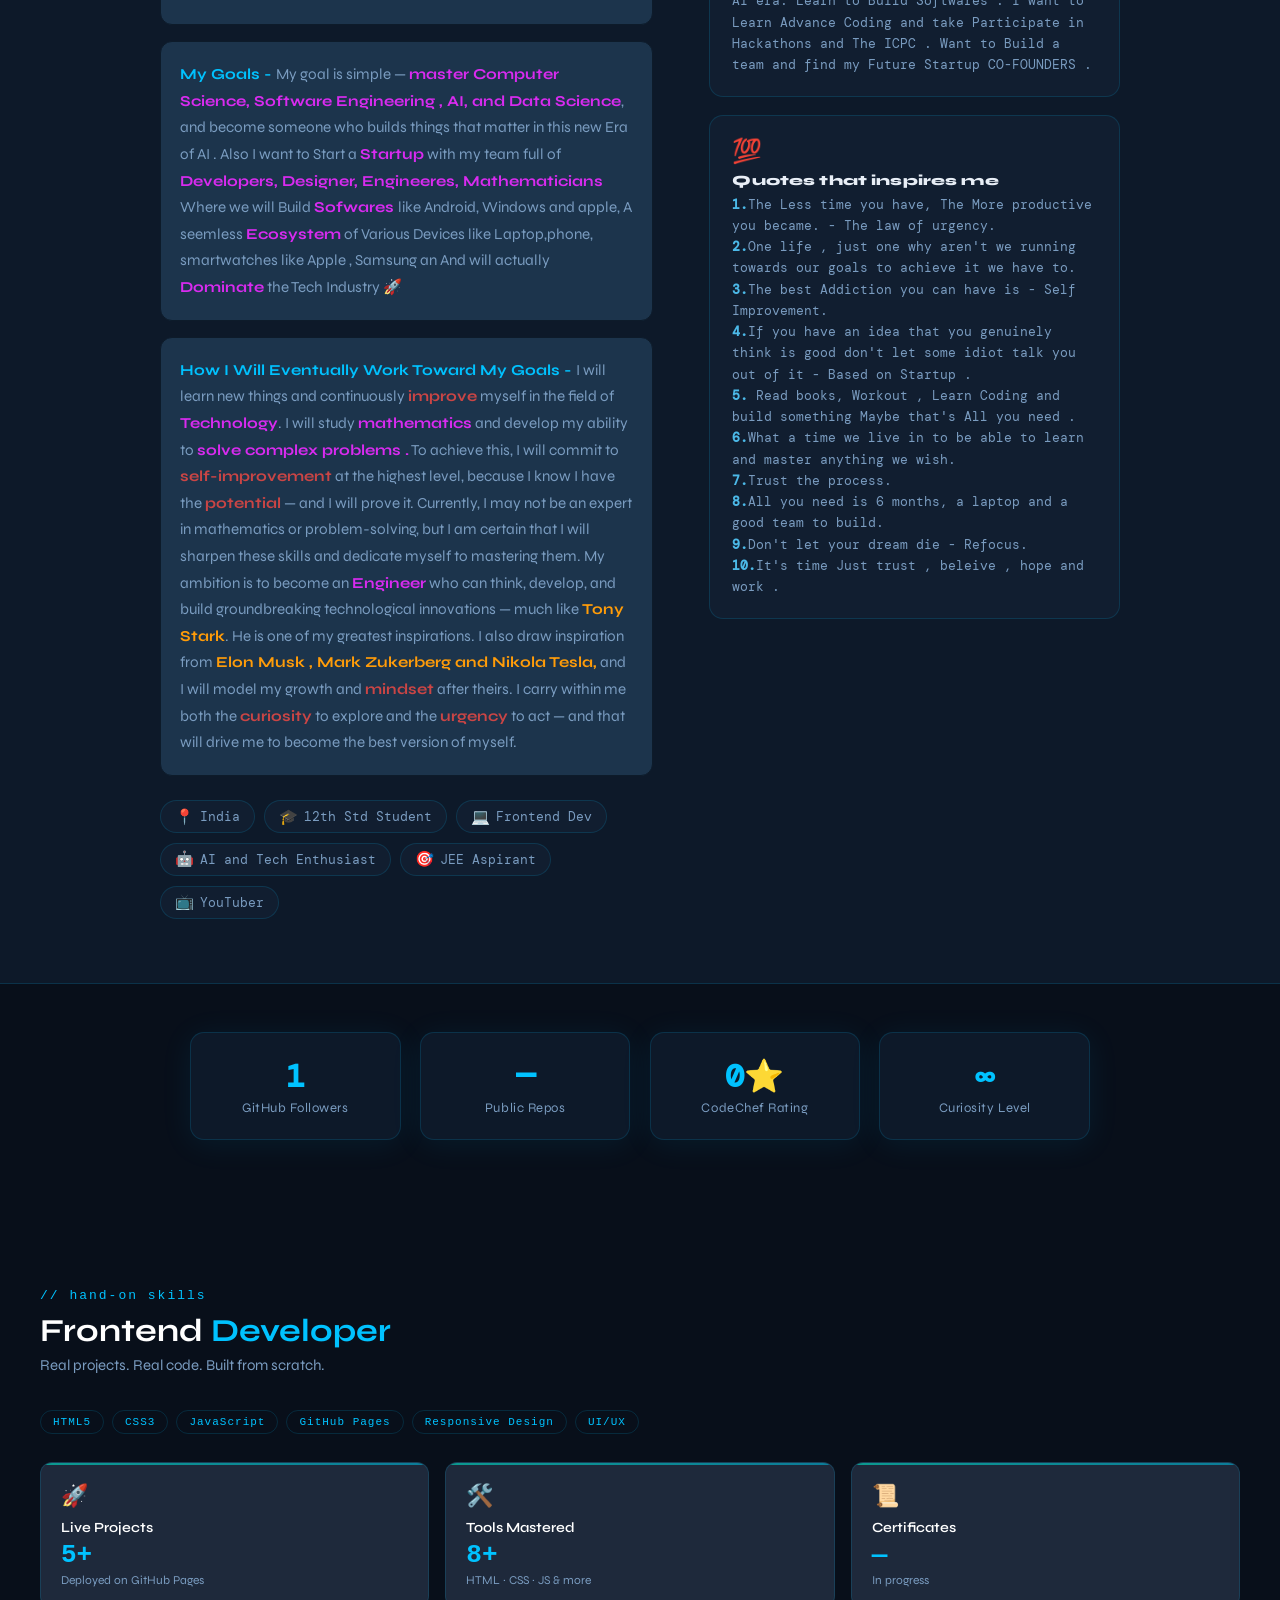
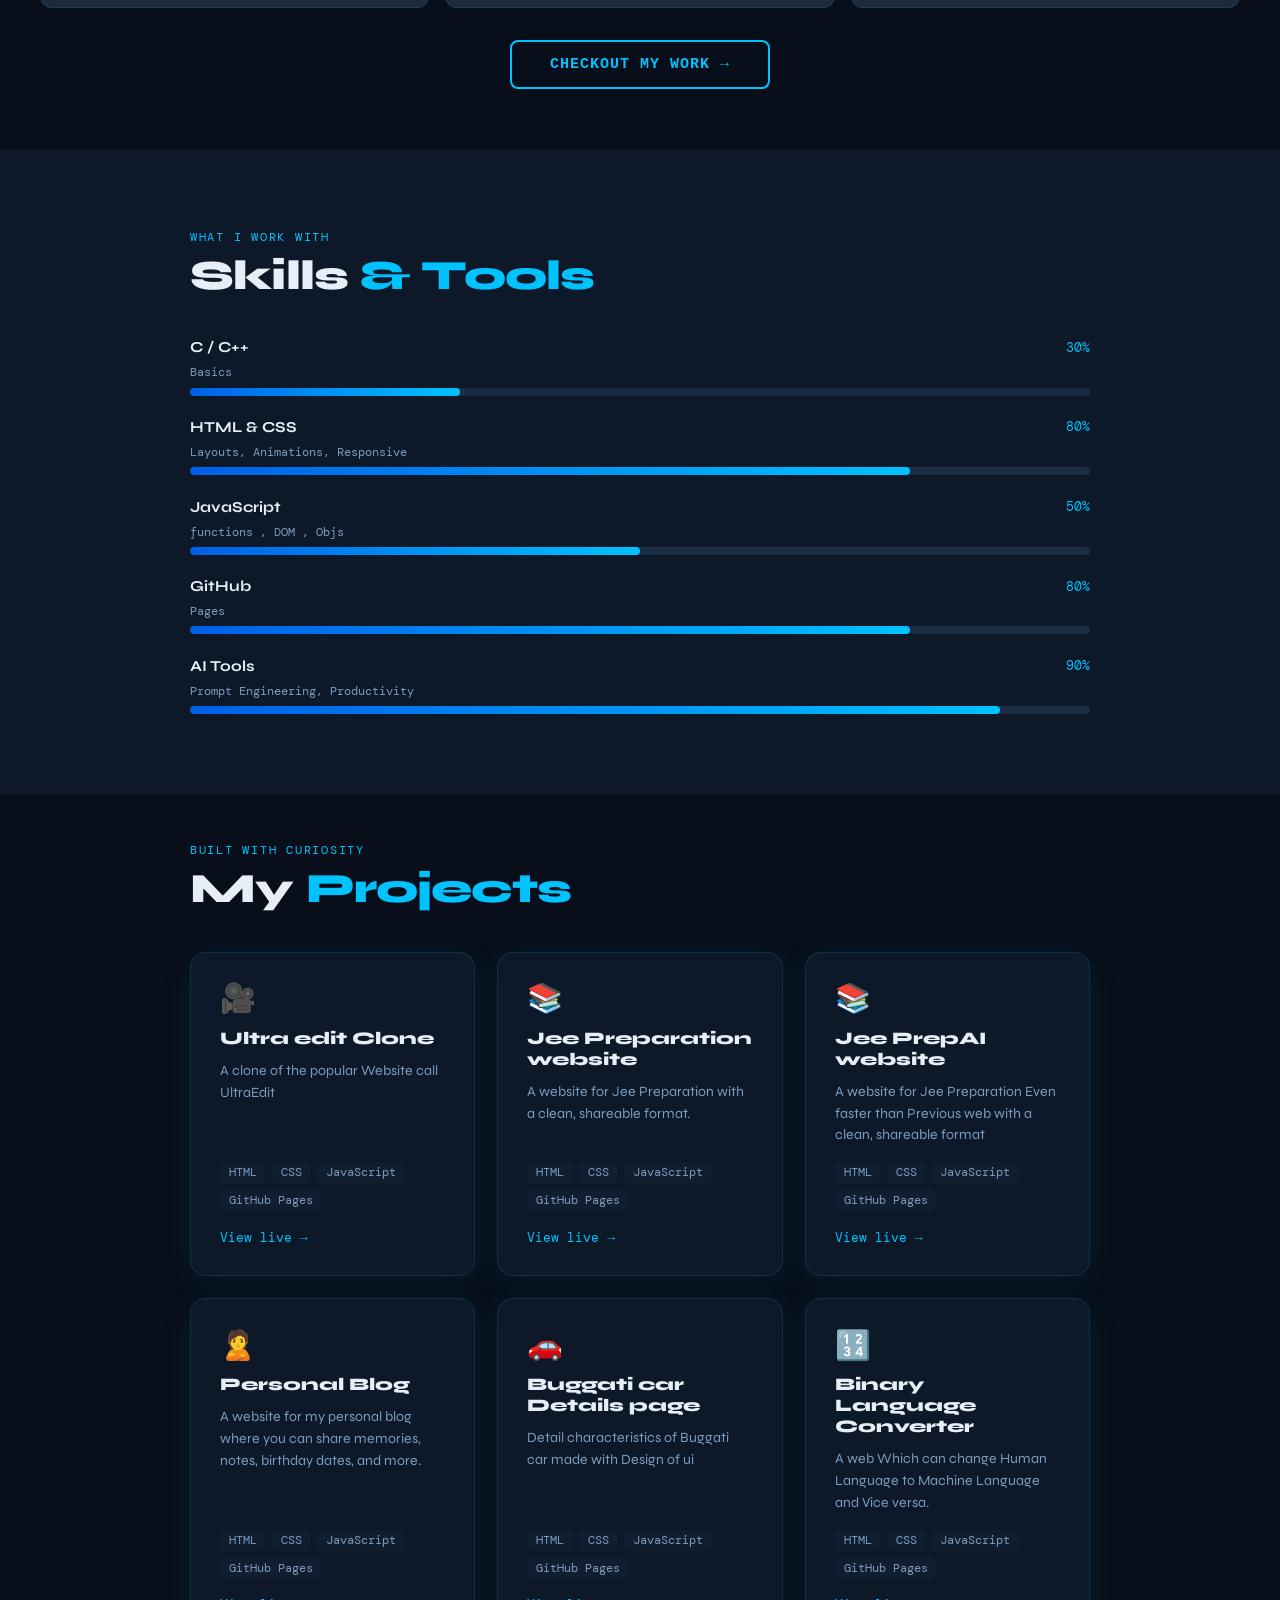
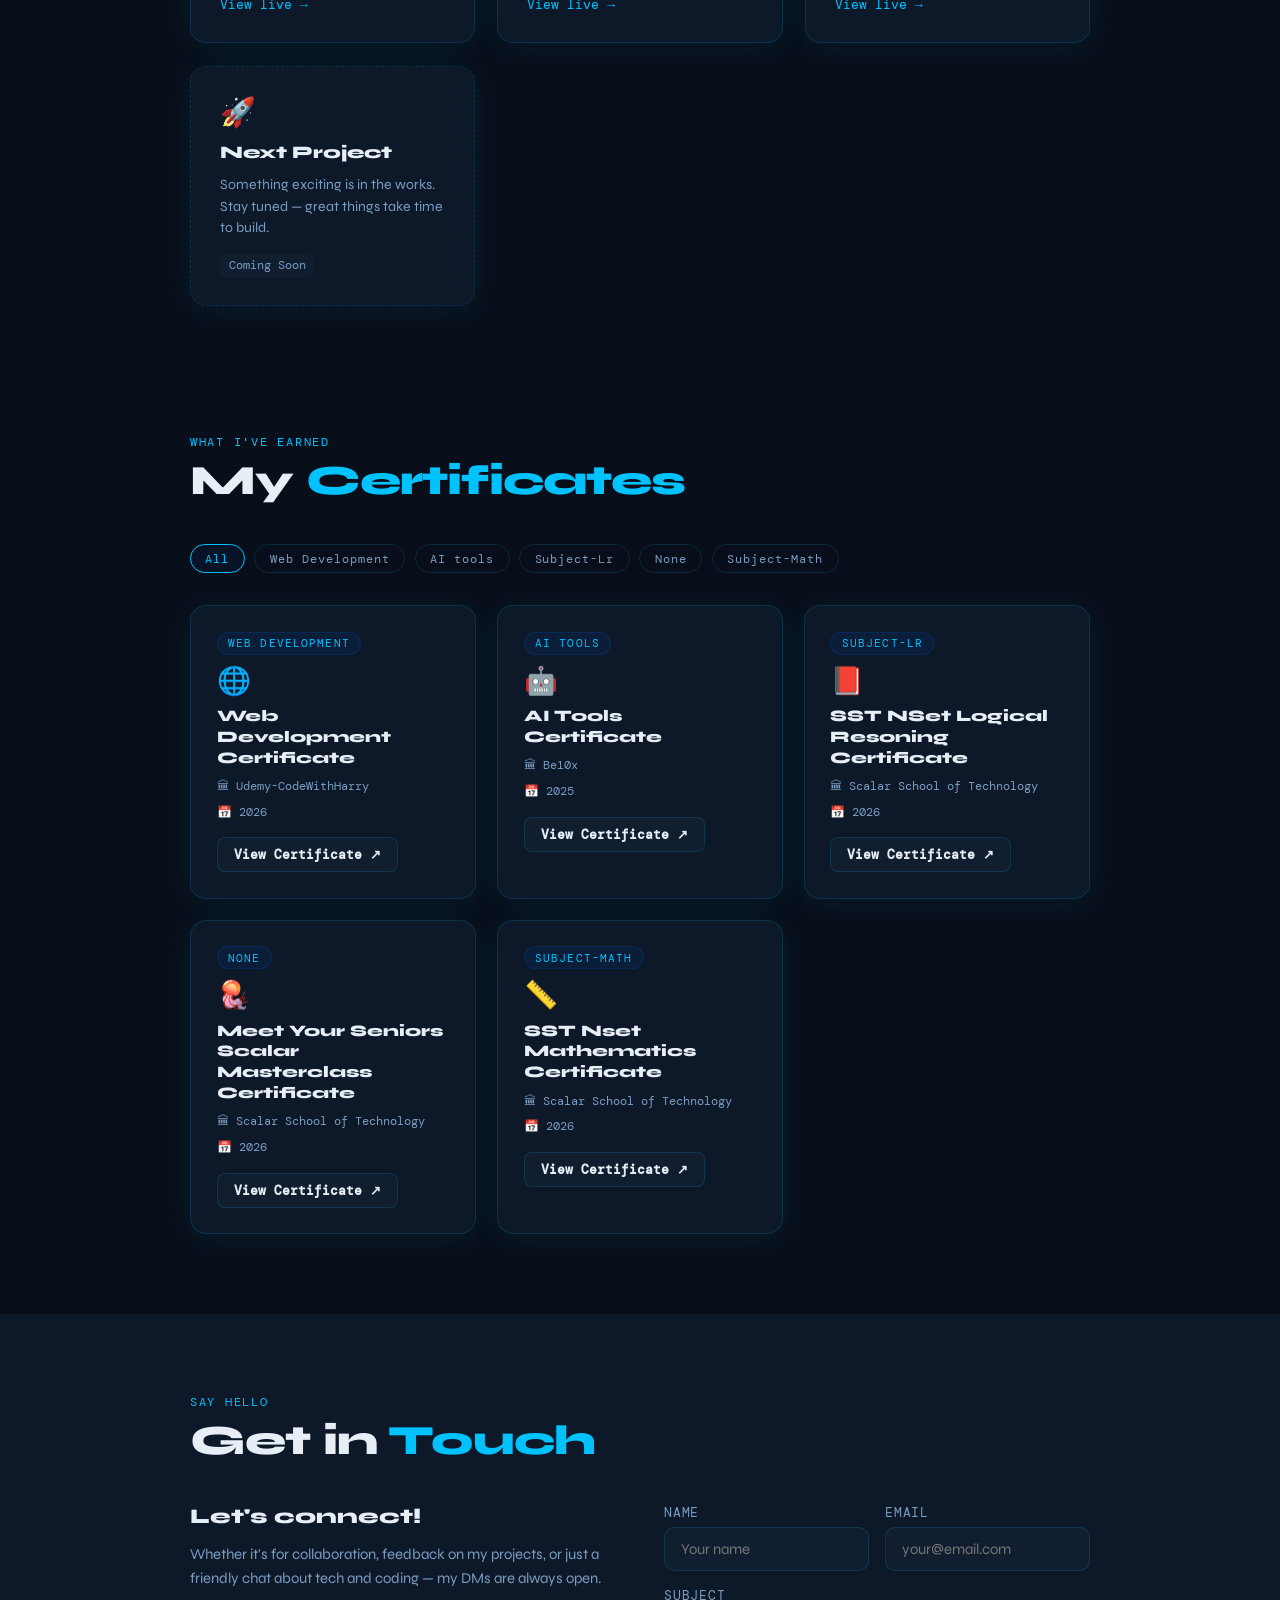
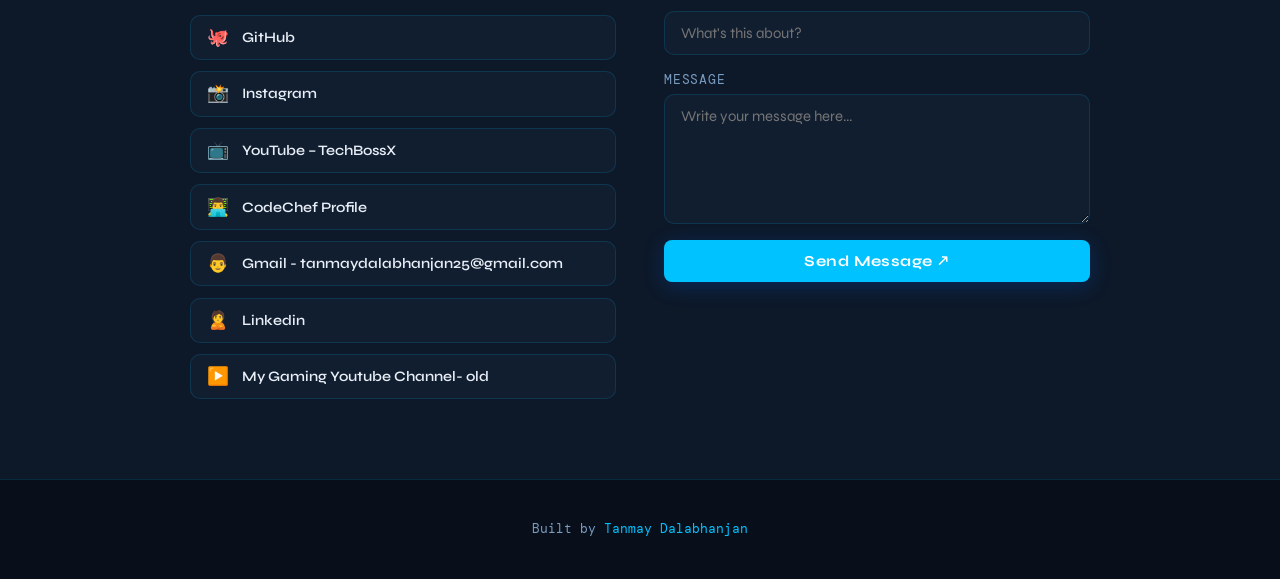
==== commit c2986f11: "Update index.html" ====
--- a/index.html
+++ b/index.html
@@ -94,7 +94,7 @@
                     I'm also a JEE aspirant who believes that problem-solving in competitive
                     exams and competitive programming go hand in hand. When I'm not studying
                     or coding , I work on my <span class="words2">Hobbies</span> that are <span
-                        class="words1"> Sketching , Content Creation, researching about Sci-fi things , Science , Technology ,
+                        class="words1"> Video and Photo Editing , Sketching , Content Creation, researching about Sci-fi things , Science , Technology ,
                         etc.</span> I like to make <span class="words2">Content</span> and I have already Started it but
                     have paused due to some academic issue . And Interestinly I have Planned to continue it when i will
                     go to <span class="words3">Scalar School of technology</span> .
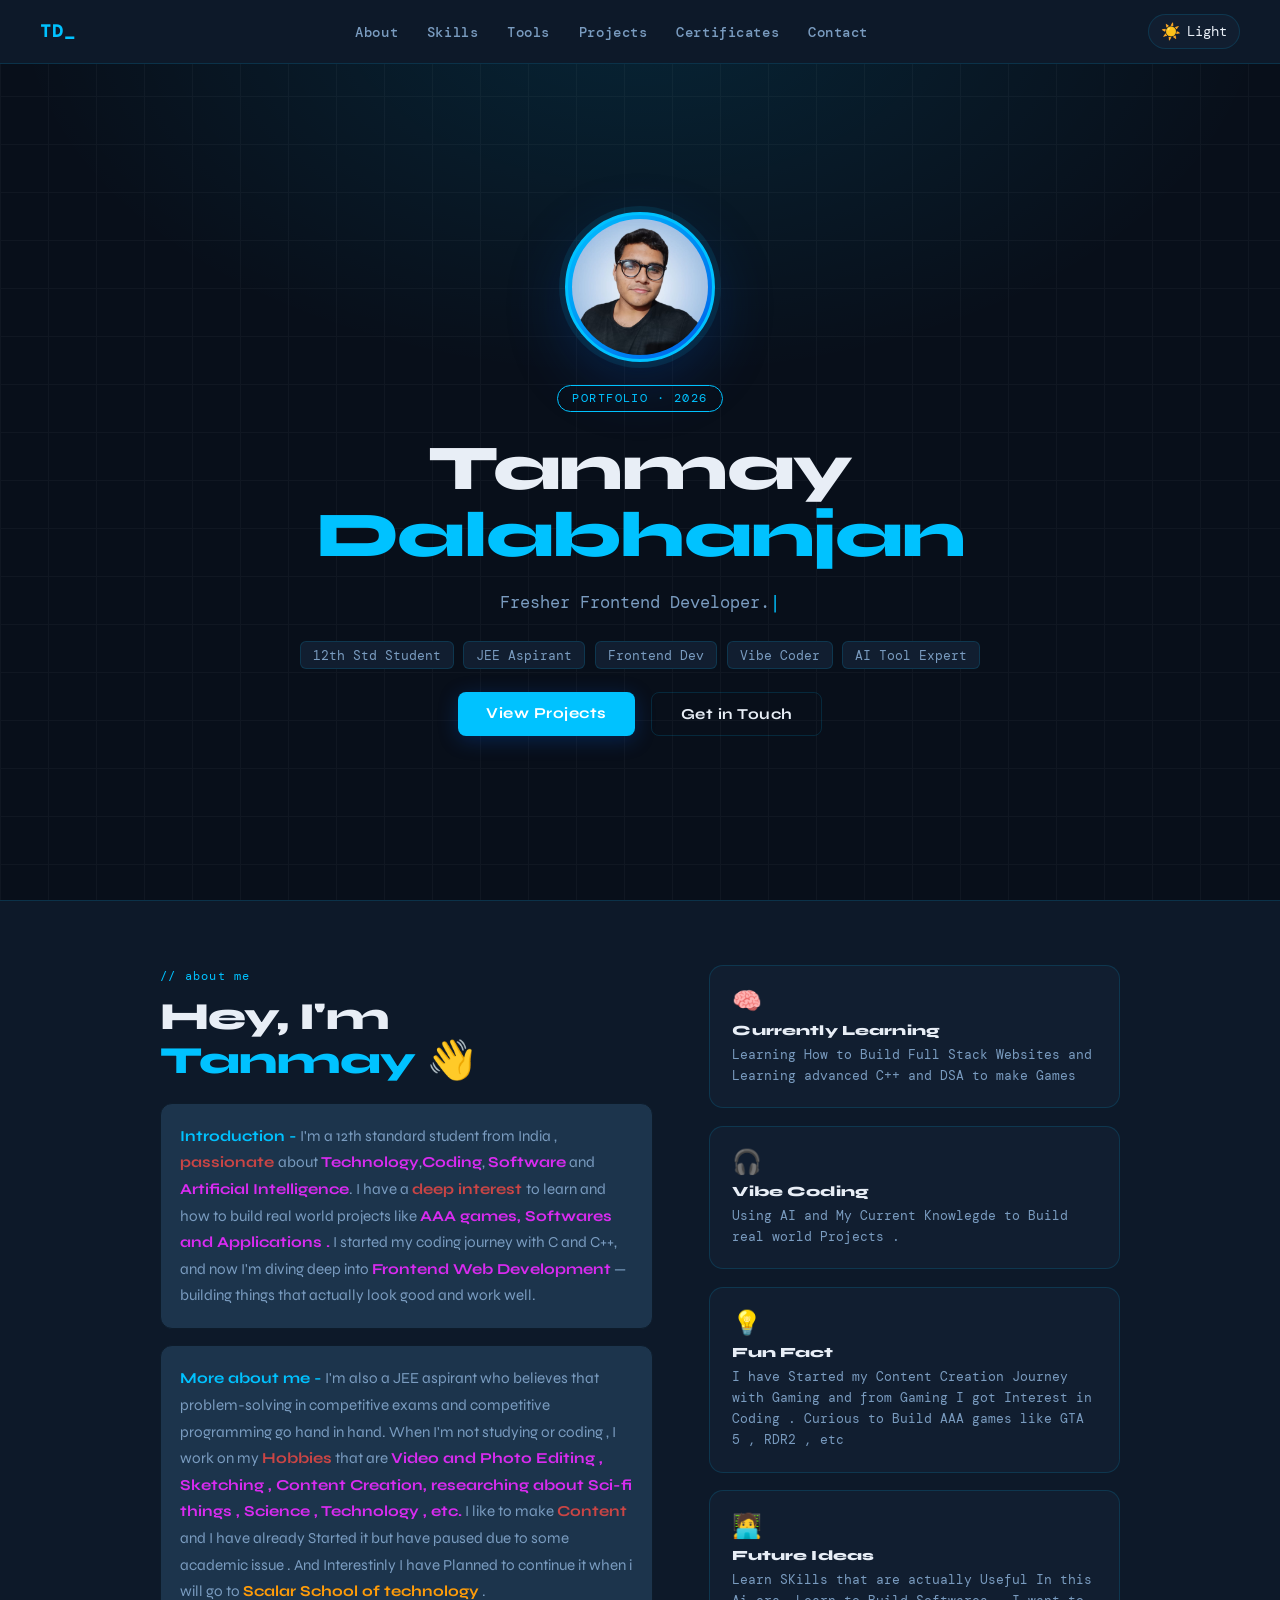
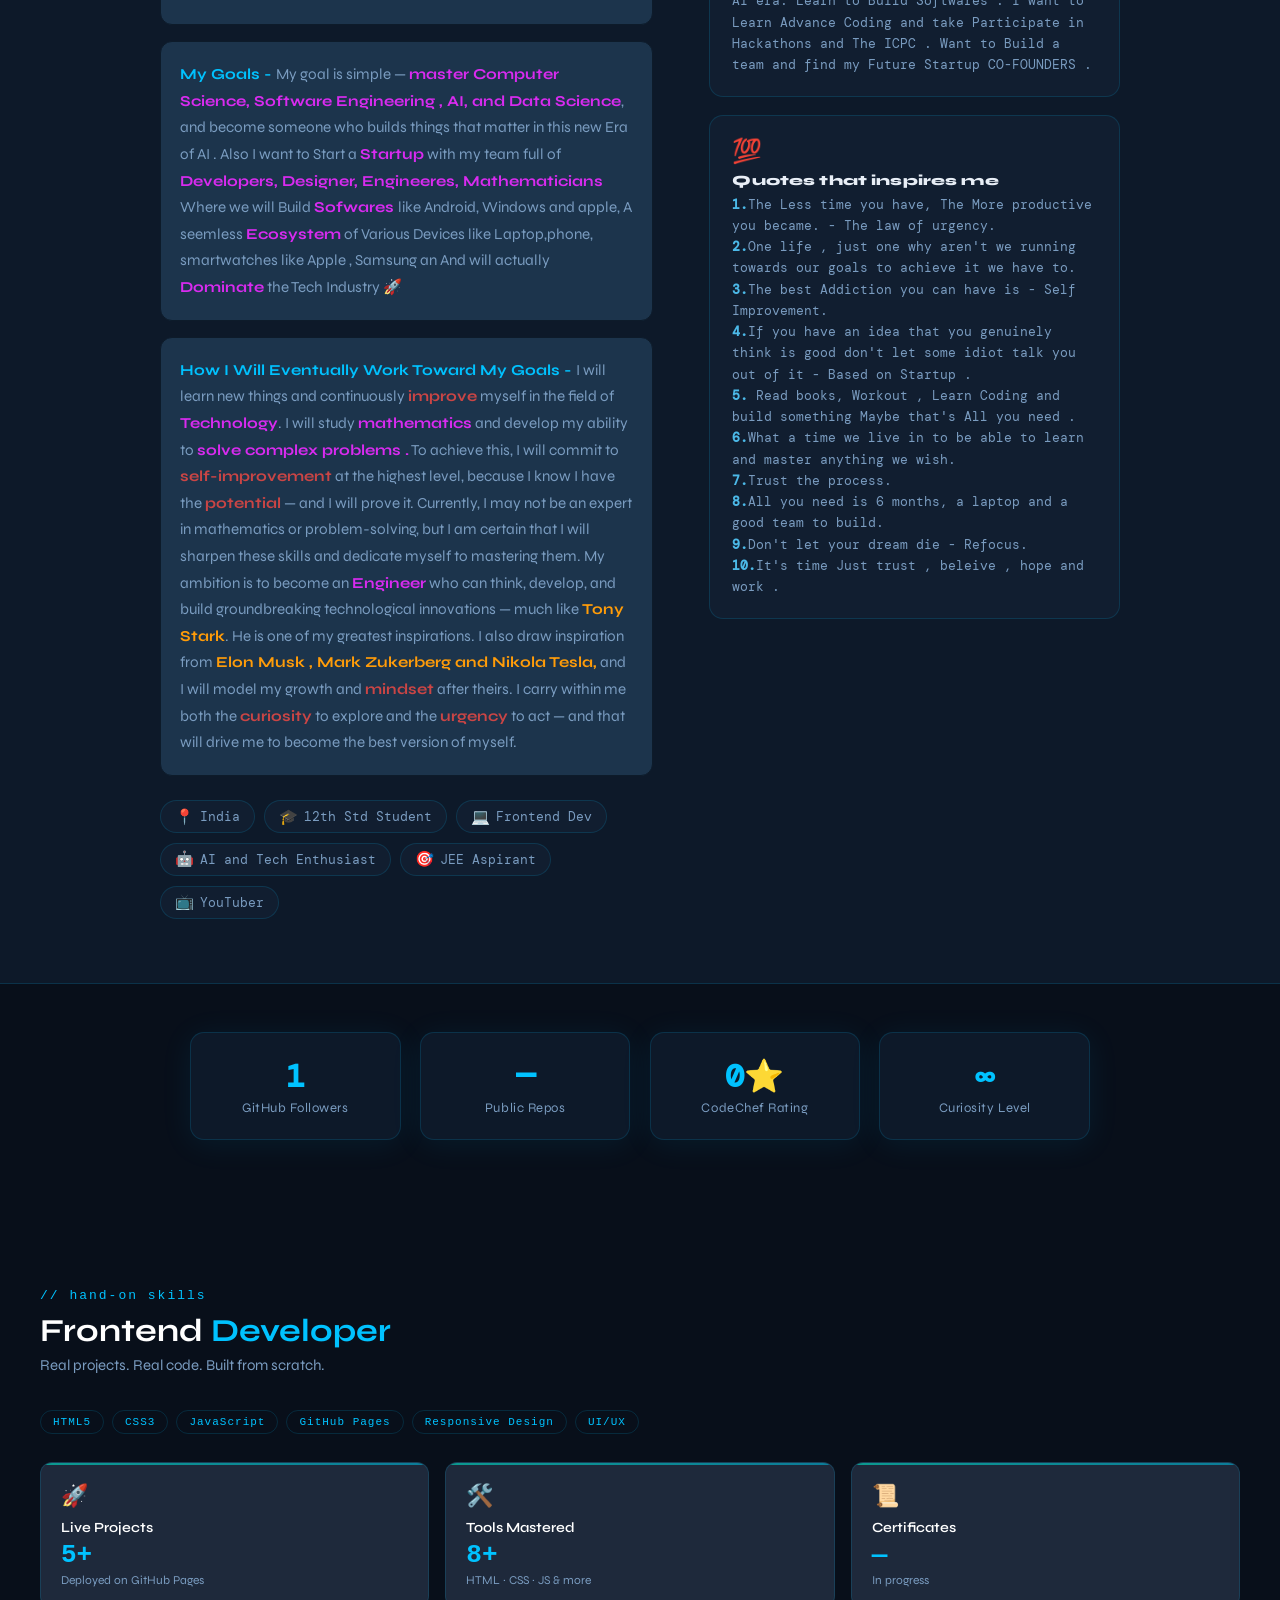
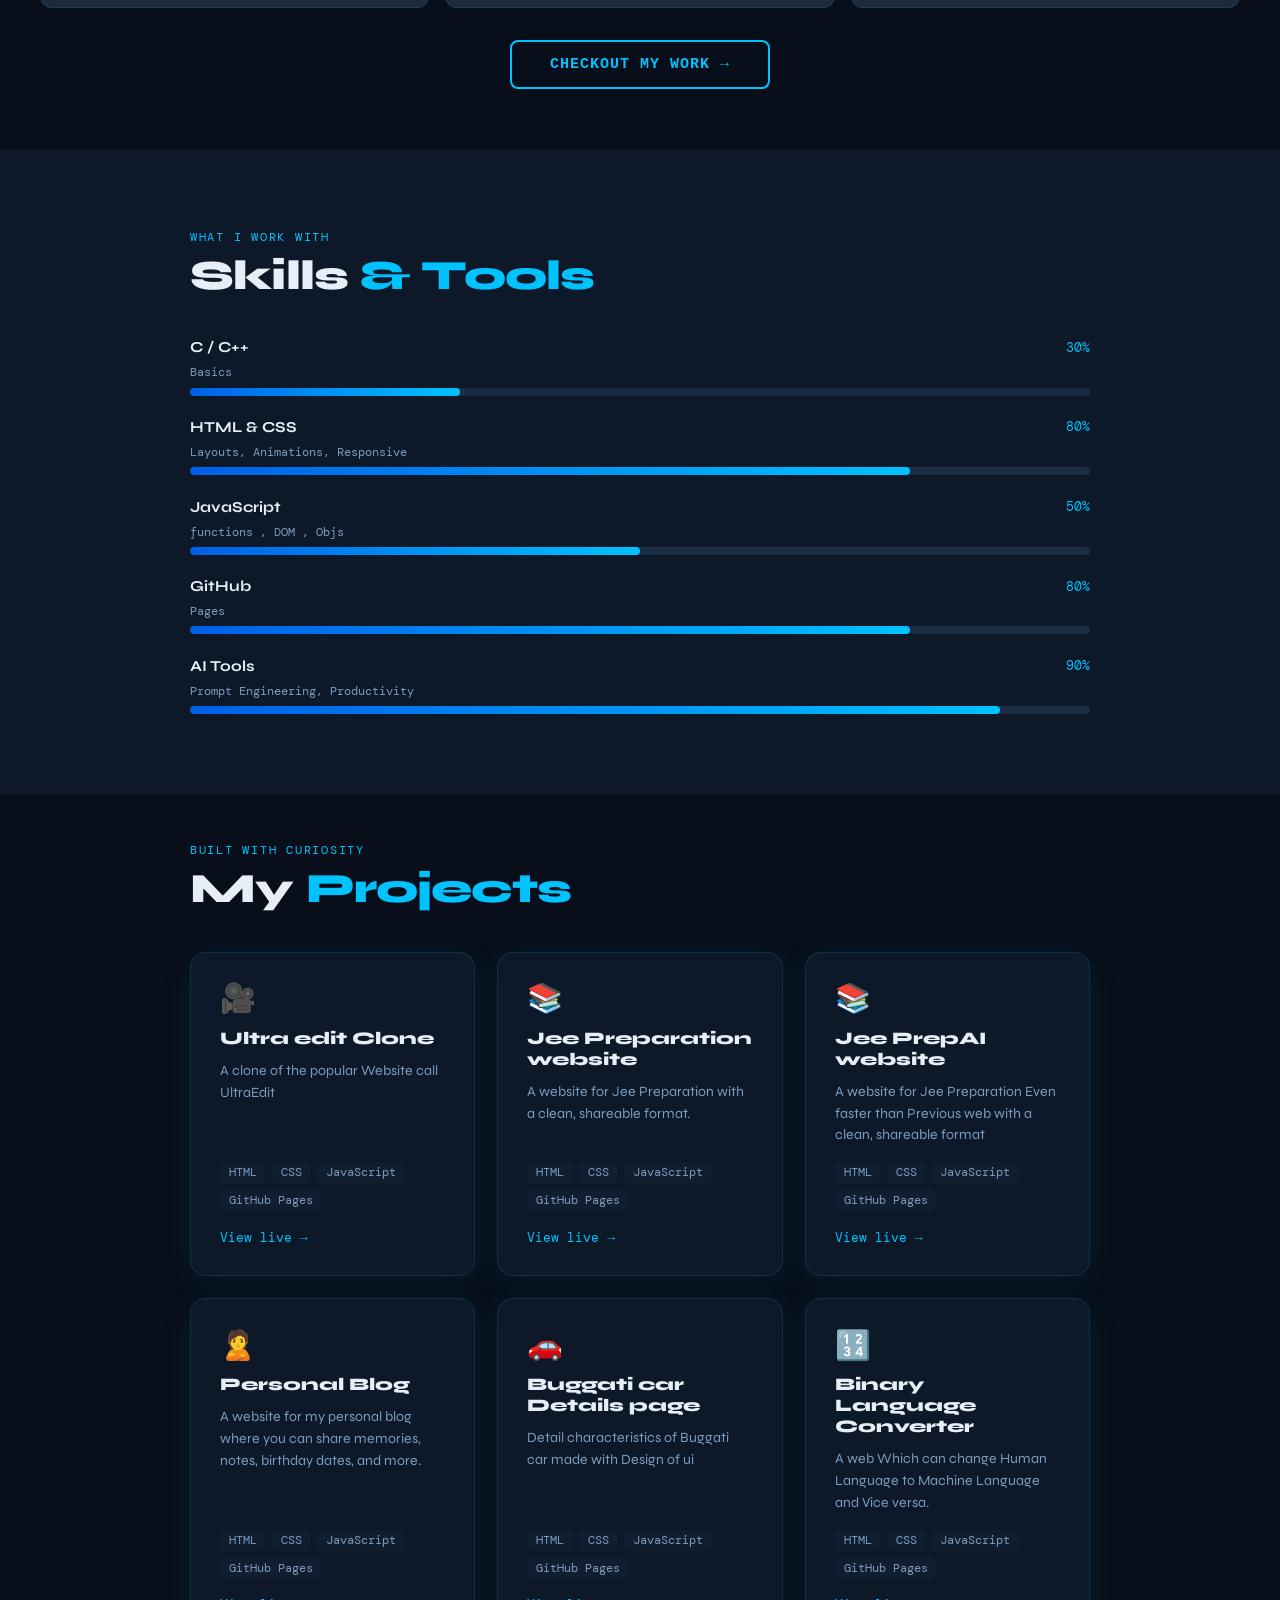
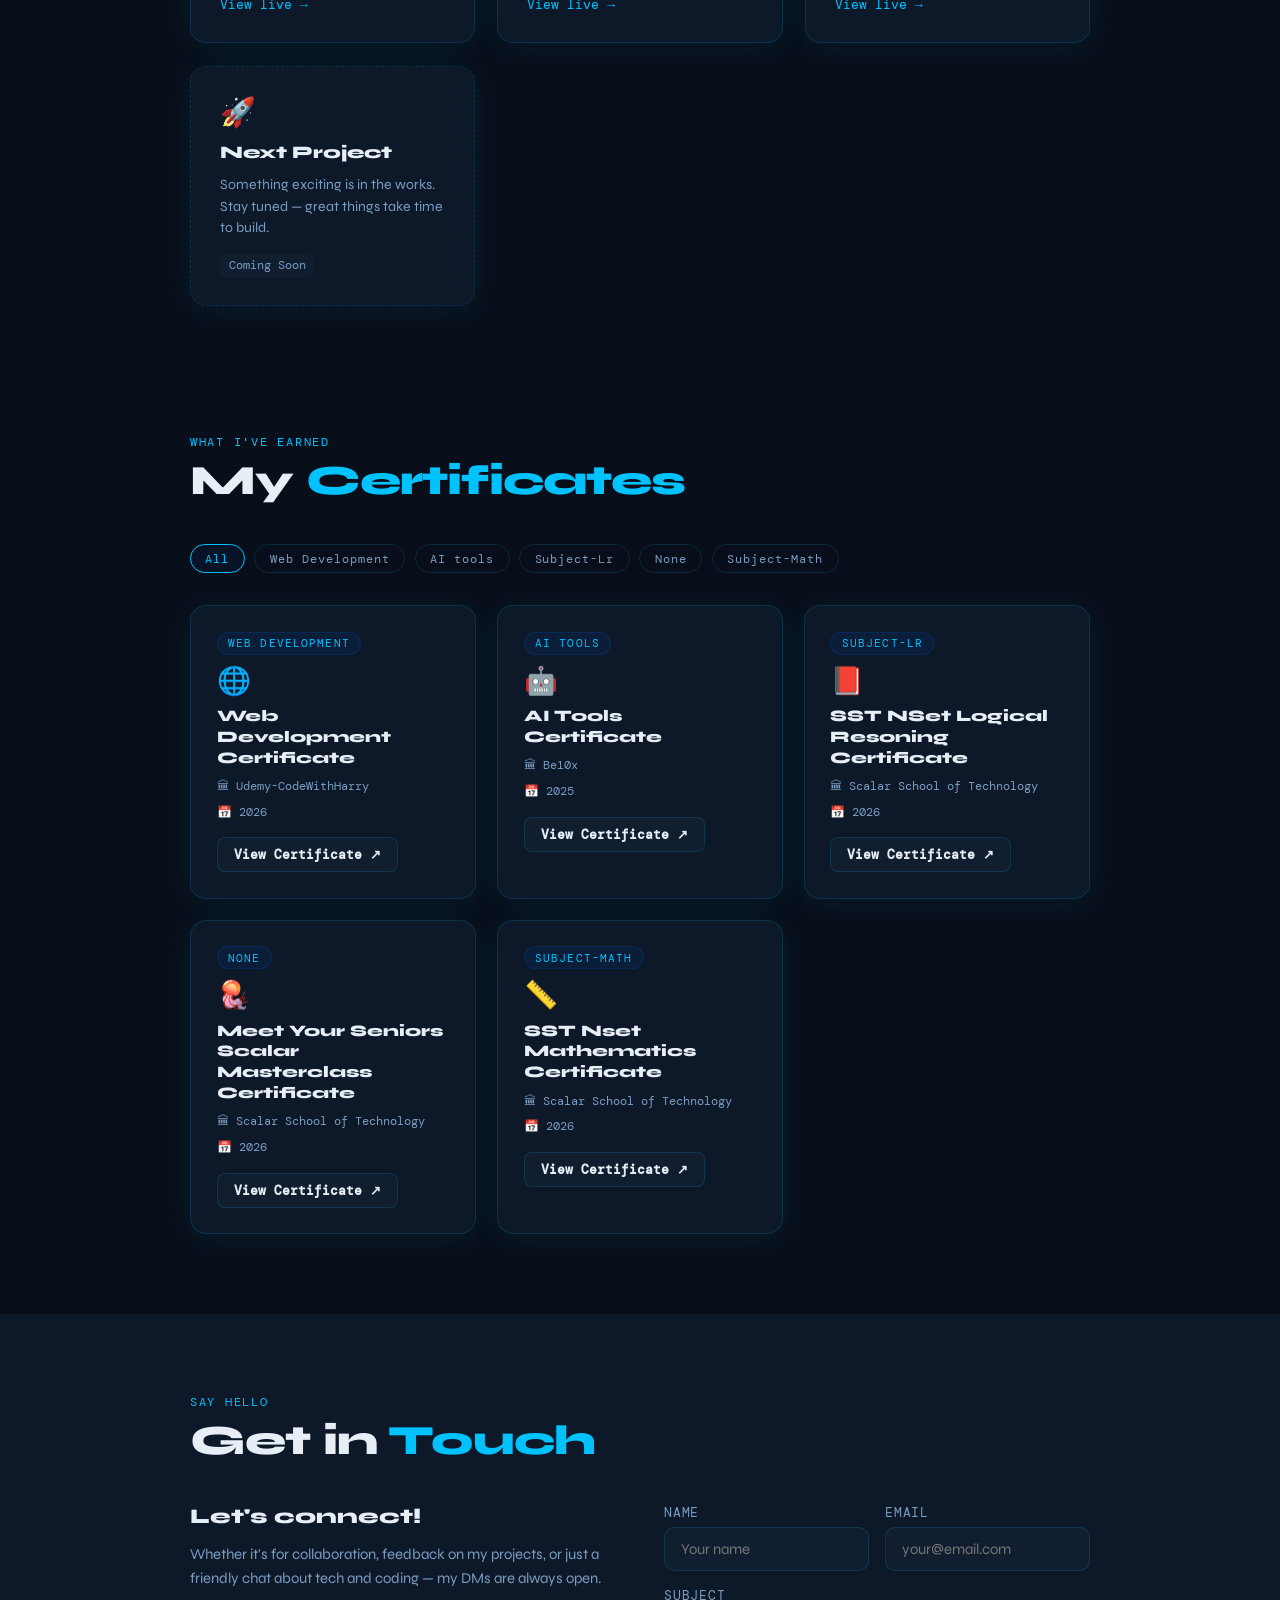
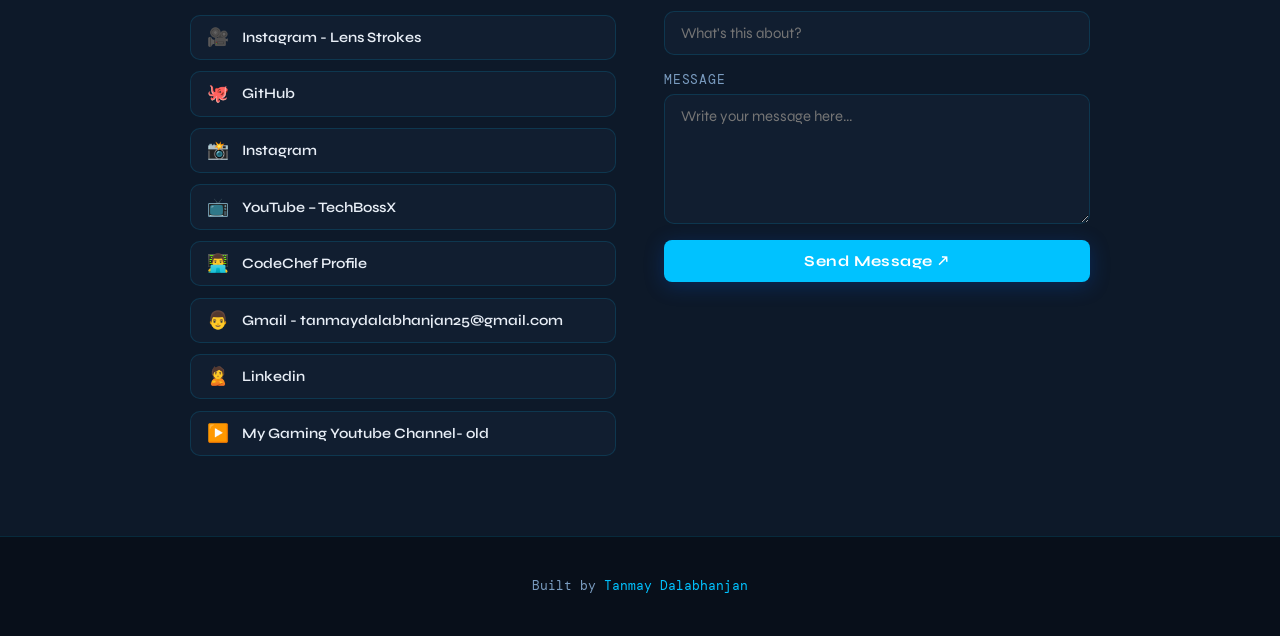
==== commit 08b03f06: "Update index.html" ====
--- a/index.html
+++ b/index.html
@@ -506,6 +506,9 @@
                     <p>Whether it's for collaboration, feedback on my projects, or just a friendly chat about tech and
                         coding — my DMs are always open.</p>
                     <div class="social-links">
+                        <a href="https://www.instagram.com/_lens_strokes?igsh=MW1vZ3dsNGloZ29meg==" target="_blank" rel="noopener" class="social-link">
+                            <span class="social-icon">🎥</span> Instagram - Lens Strokes 
+                        </a>
                         <a href="https://github.com/TanmayBoss25" target="_blank" rel="noopener" class="social-link">
                             <span class="social-icon">🐙</span> GitHub
                         </a>
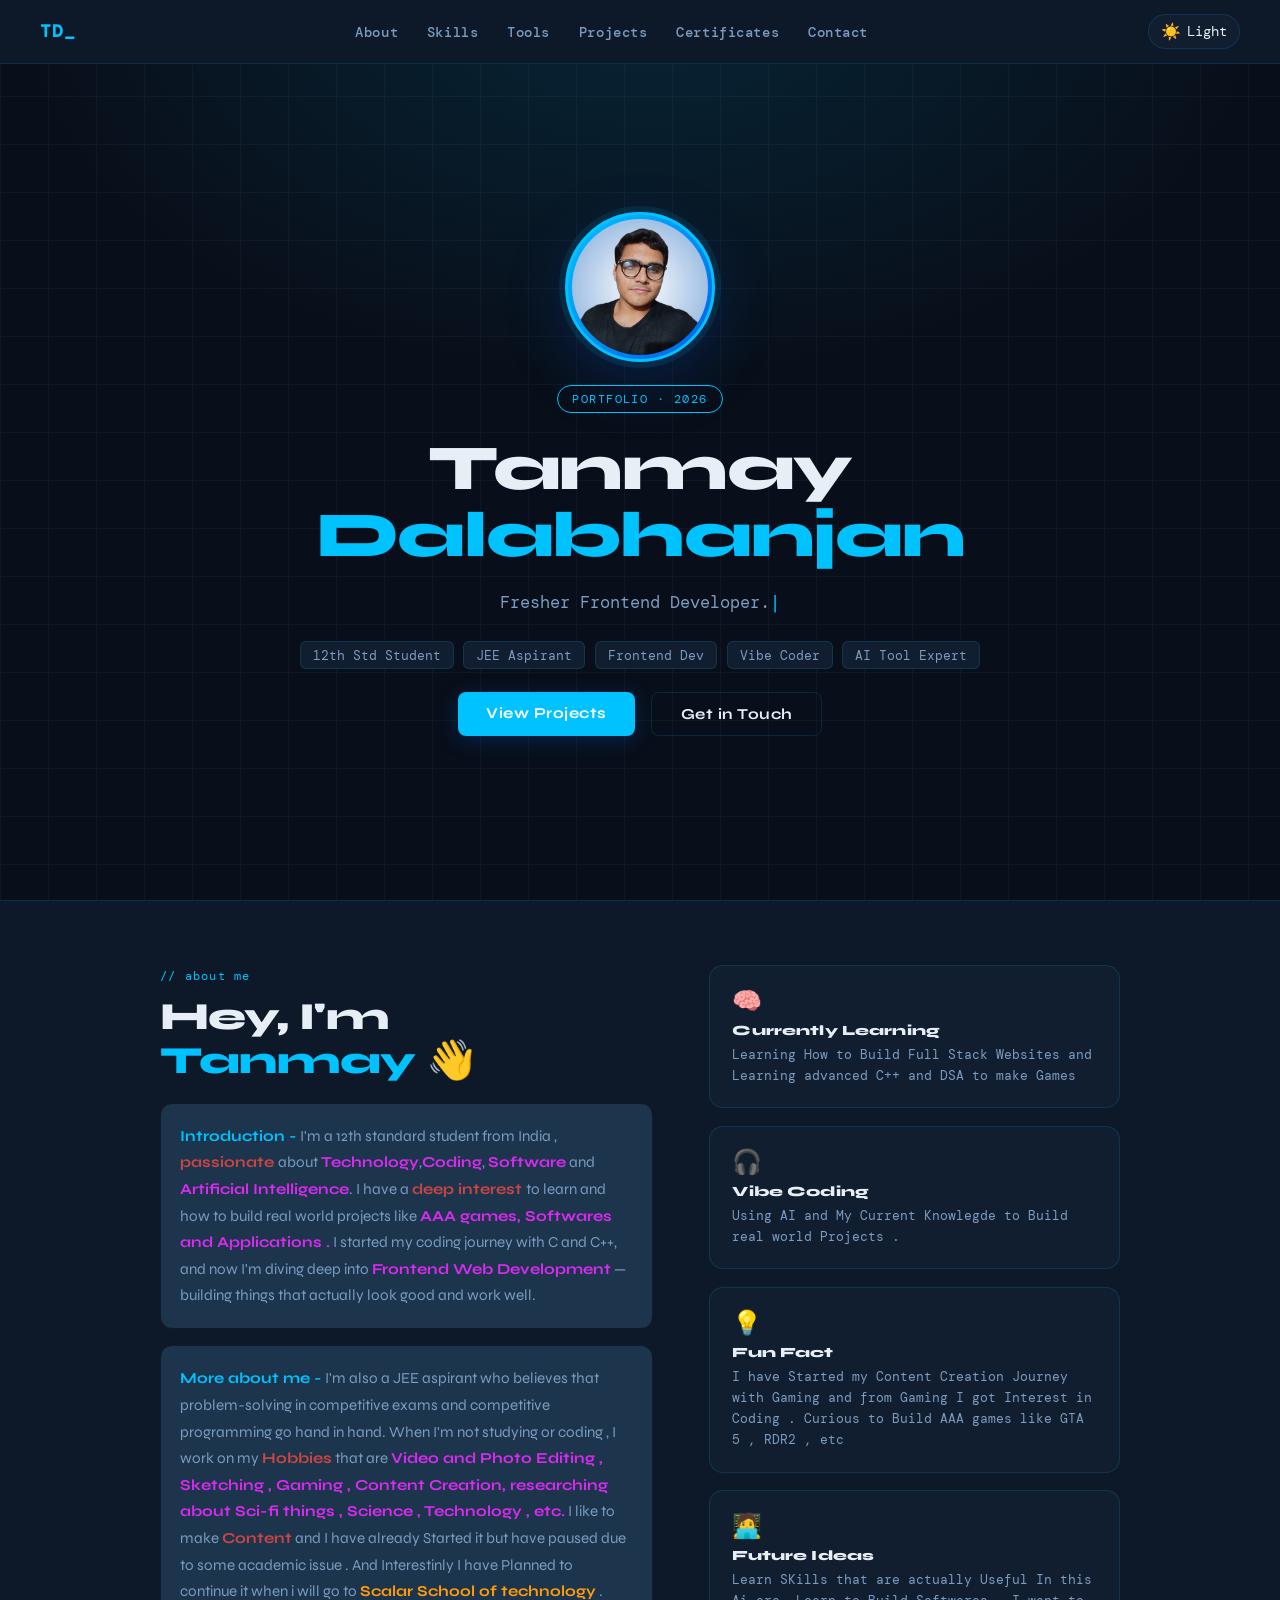
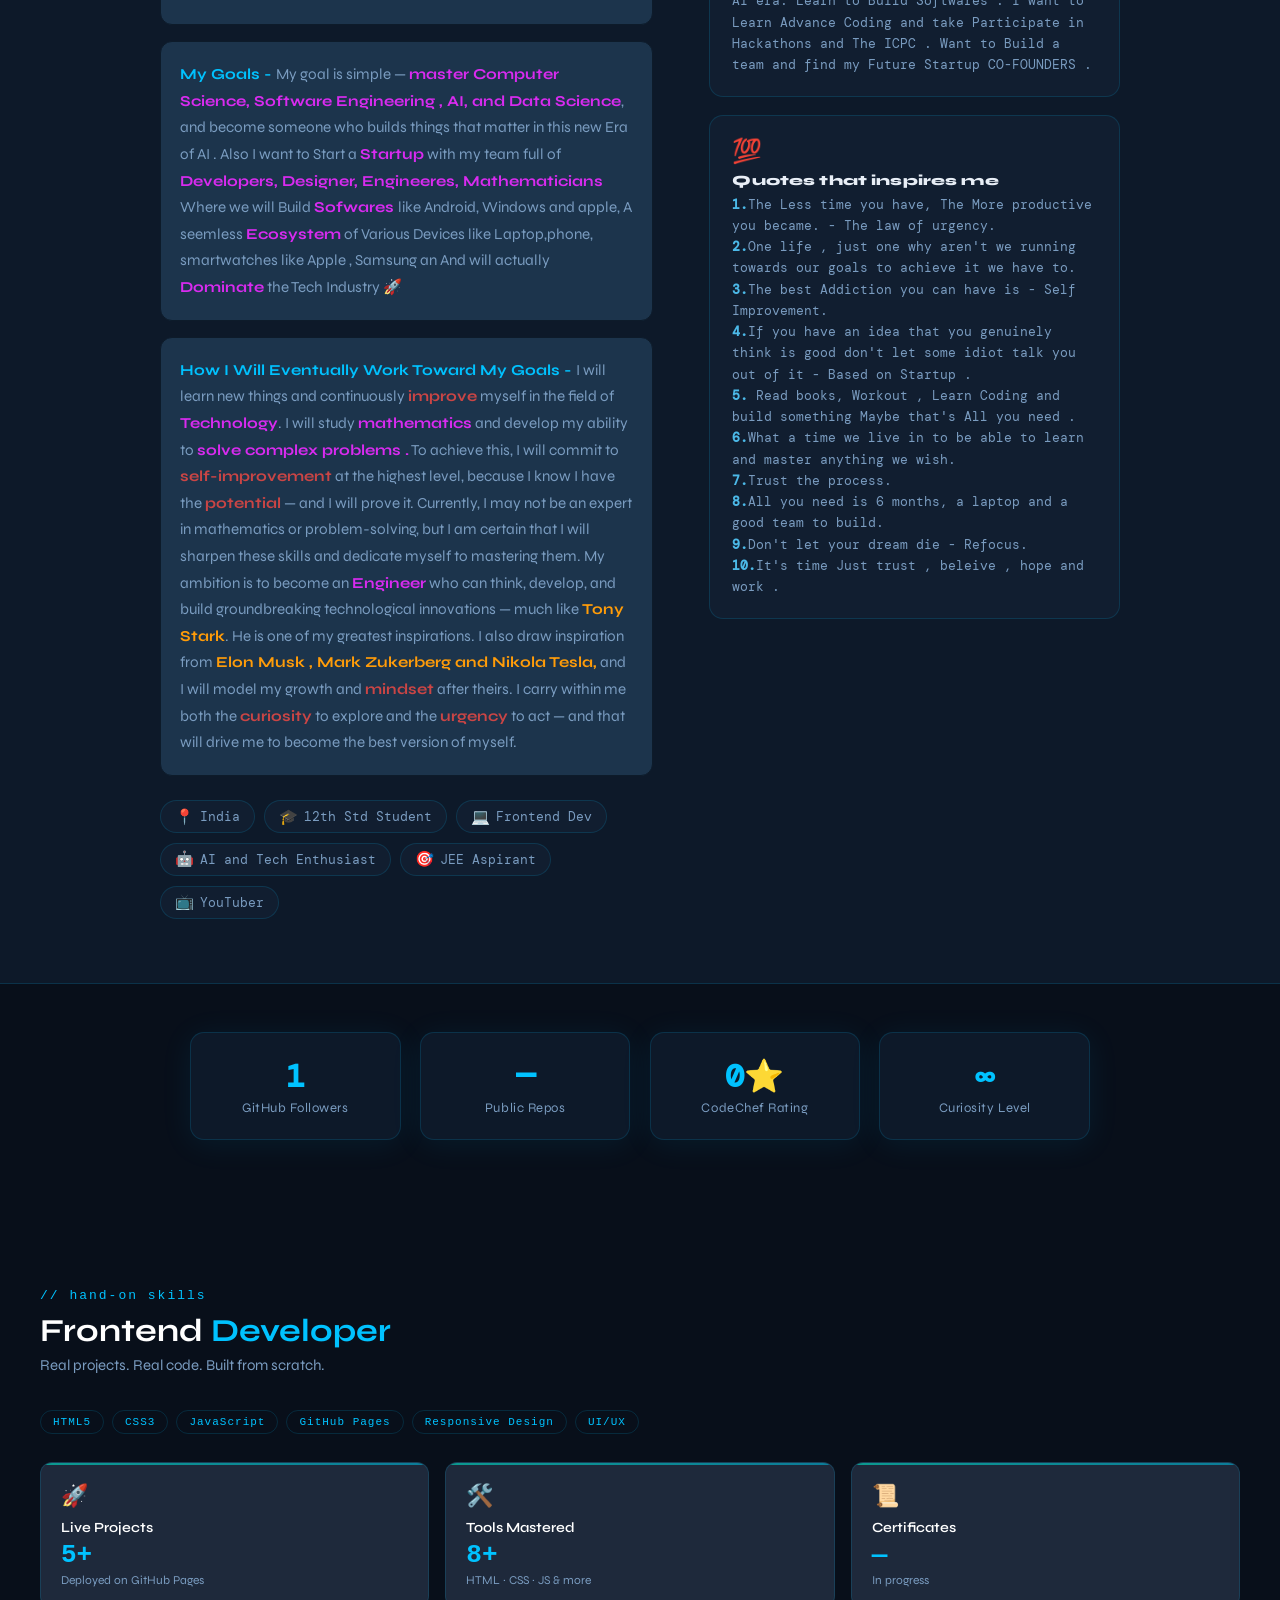
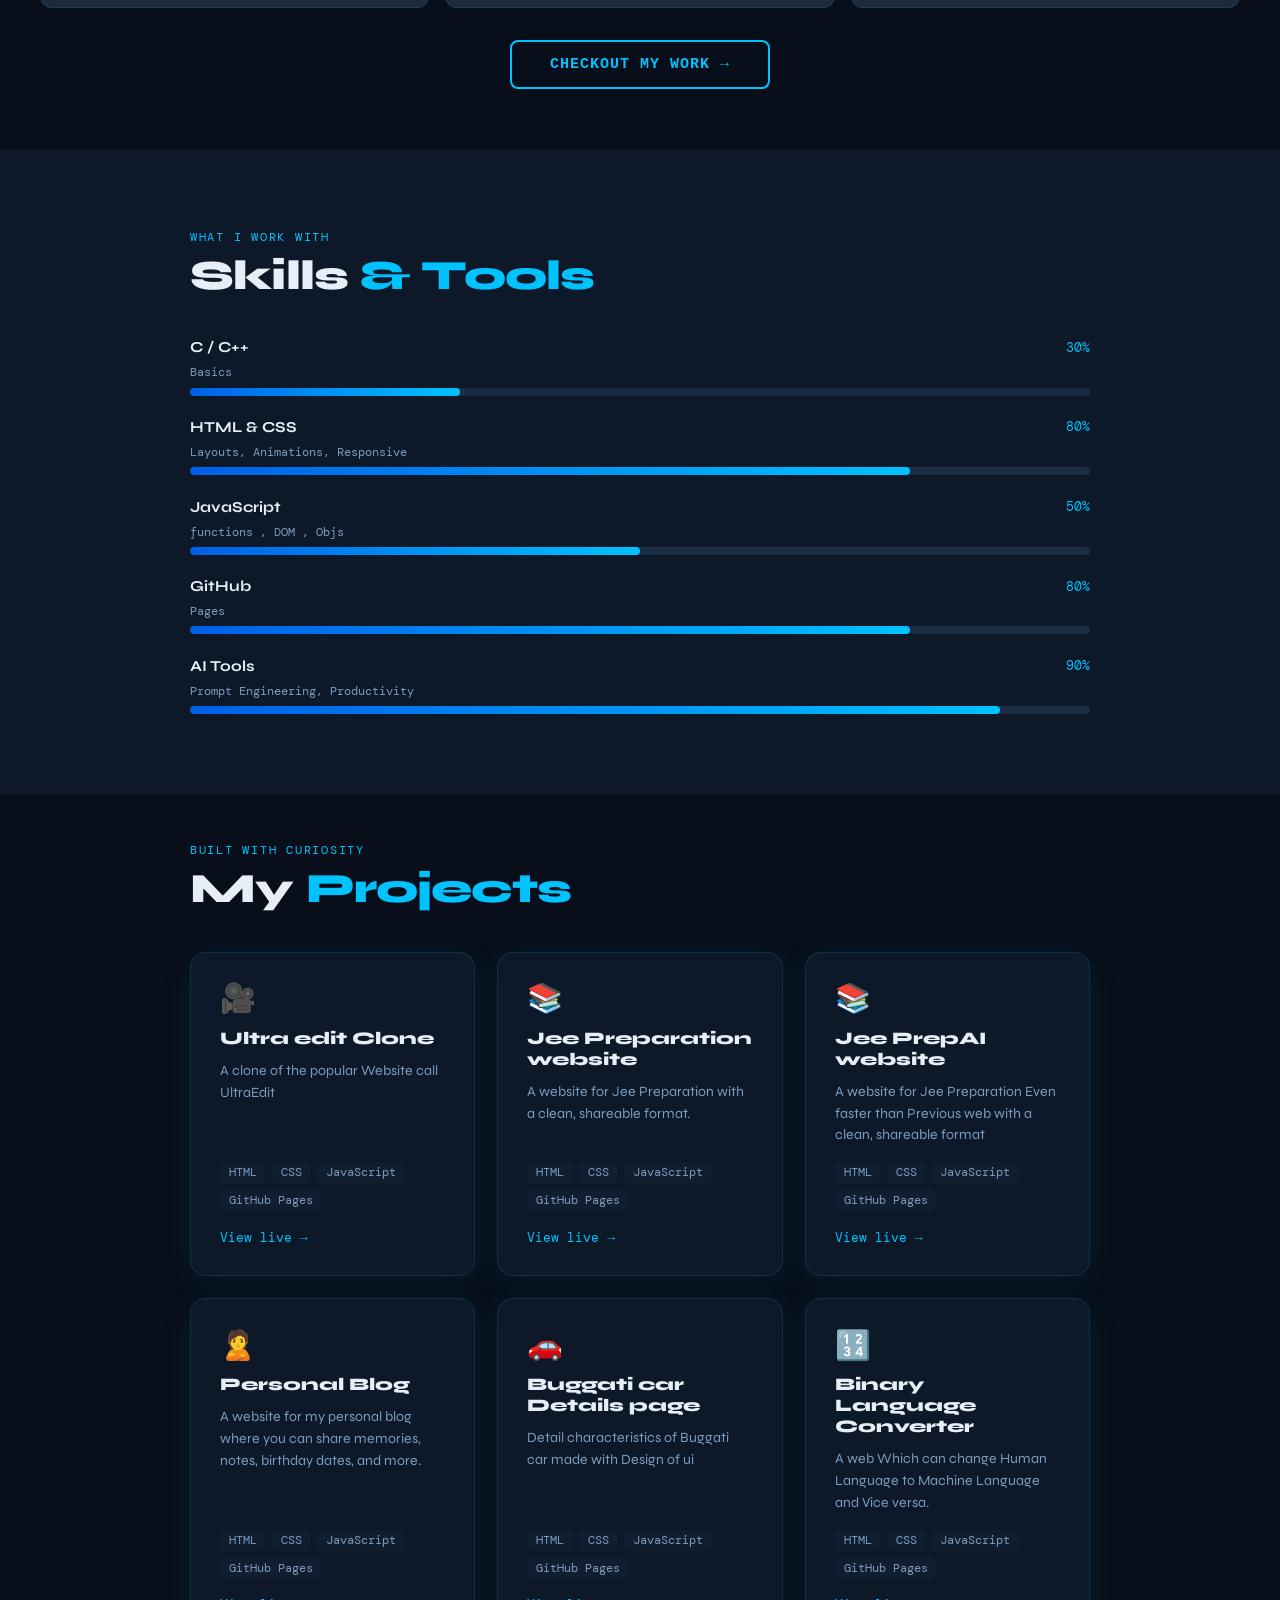
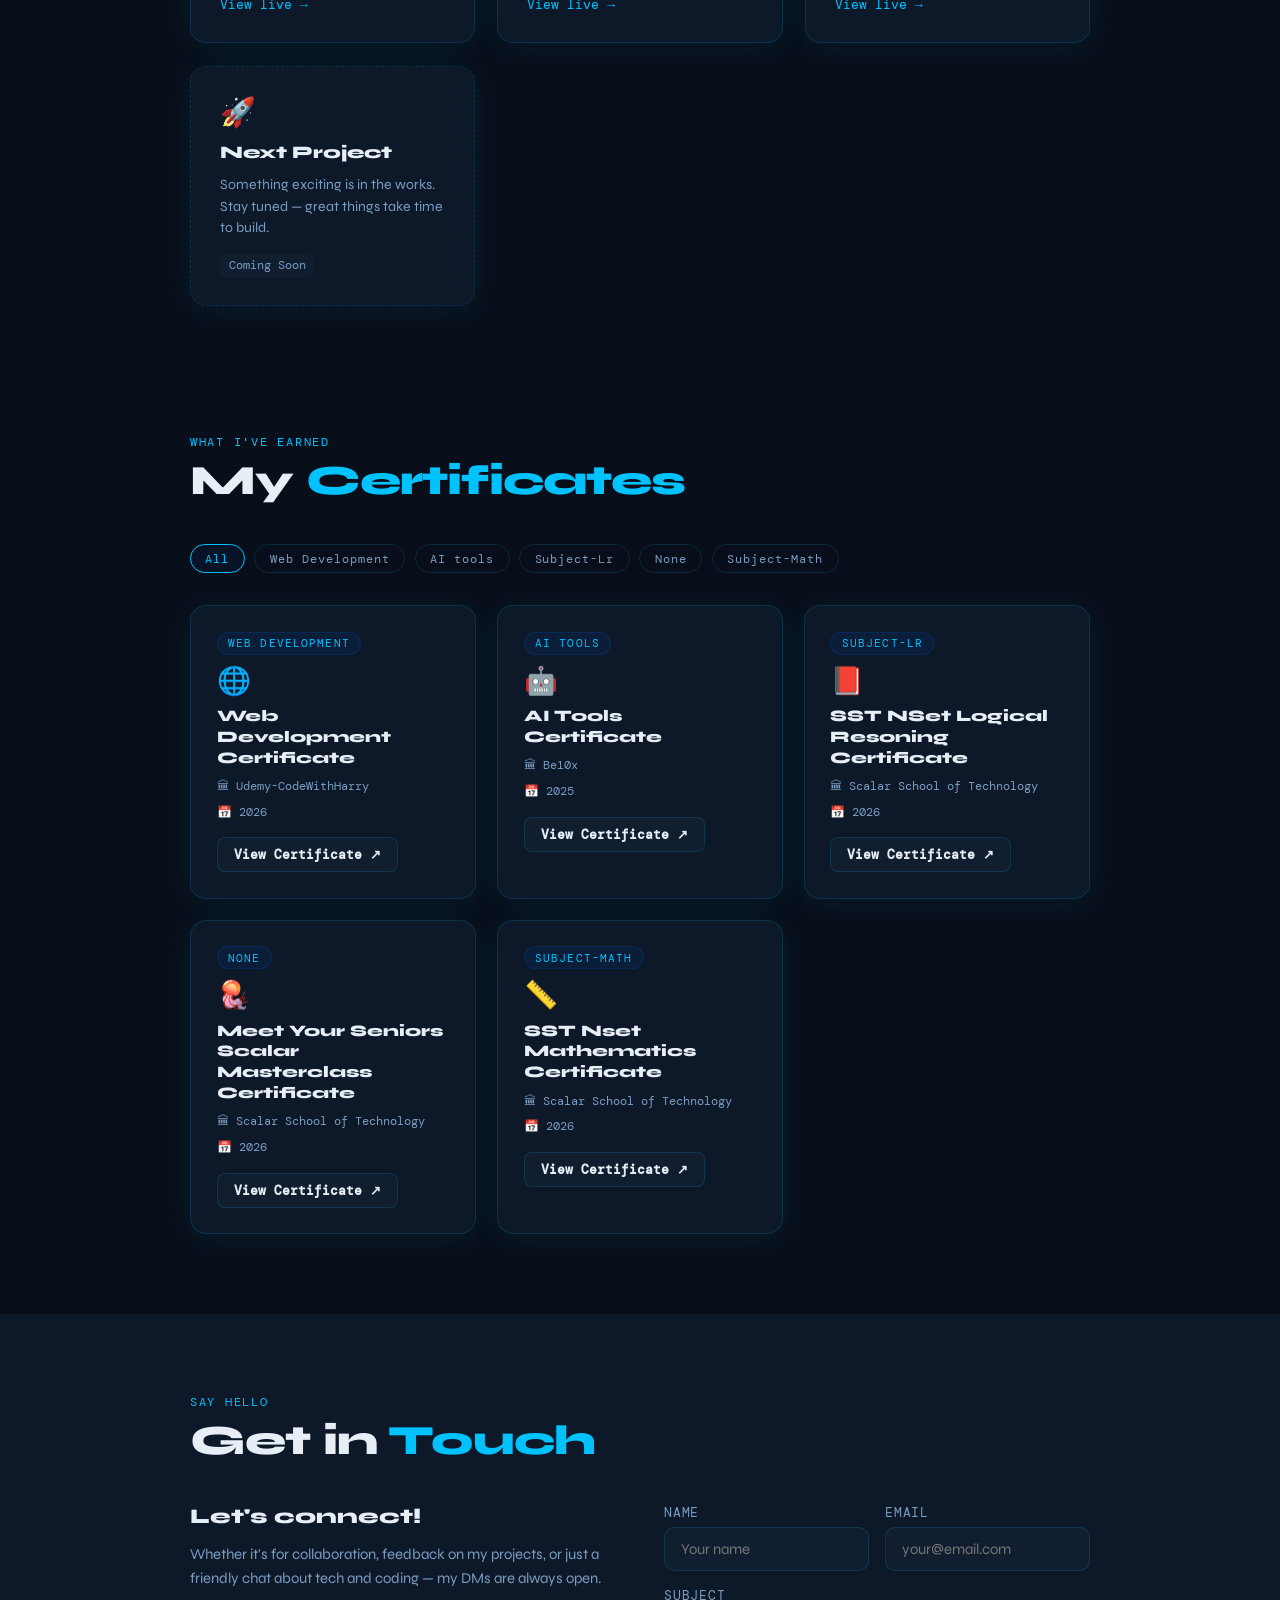
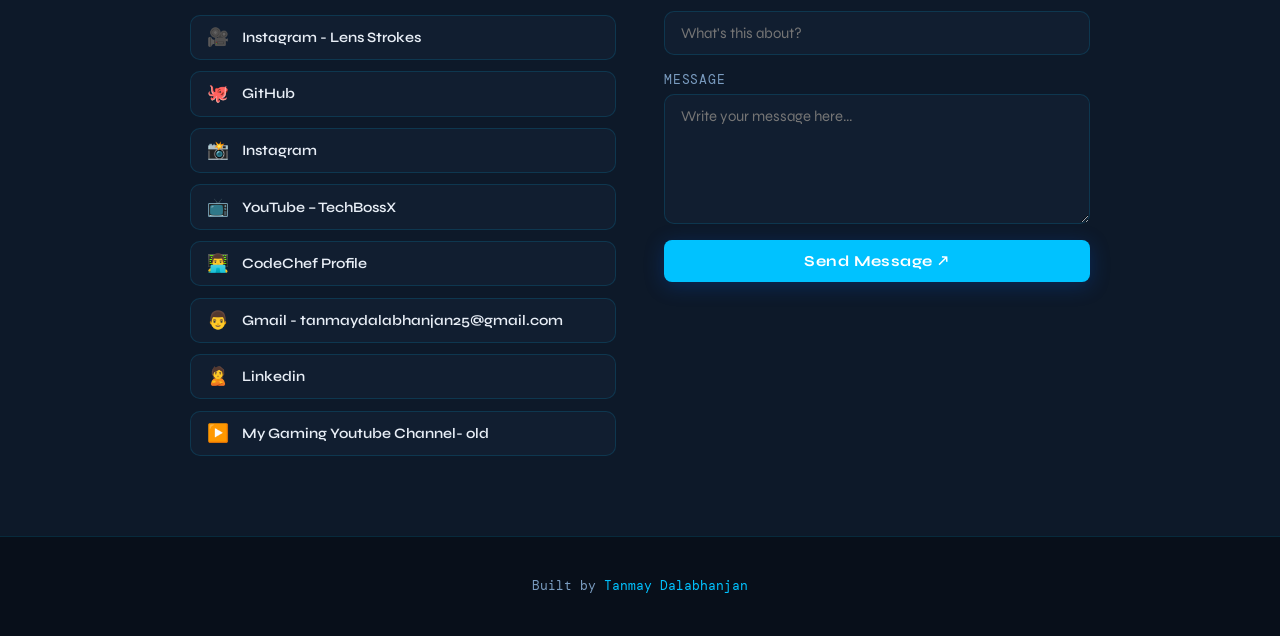
==== commit 777c1b40: "Update index.html" ====
--- a/index.html
+++ b/index.html
@@ -94,7 +94,7 @@
                     I'm also a JEE aspirant who believes that problem-solving in competitive
                     exams and competitive programming go hand in hand. When I'm not studying
                     or coding , I work on my <span class="words2">Hobbies</span> that are <span
-                        class="words1"> Video and Photo Editing , Sketching , Content Creation, researching about Sci-fi things , Science , Technology ,
+                        class="words1"> Video and Photo Editing , Sketching , Gaming , Content Creation, researching about Sci-fi things , Science , Technology ,
                         etc.</span> I like to make <span class="words2">Content</span> and I have already Started it but
                     have paused due to some academic issue . And Interestinly I have Planned to continue it when i will
                     go to <span class="words3">Scalar School of technology</span> .
